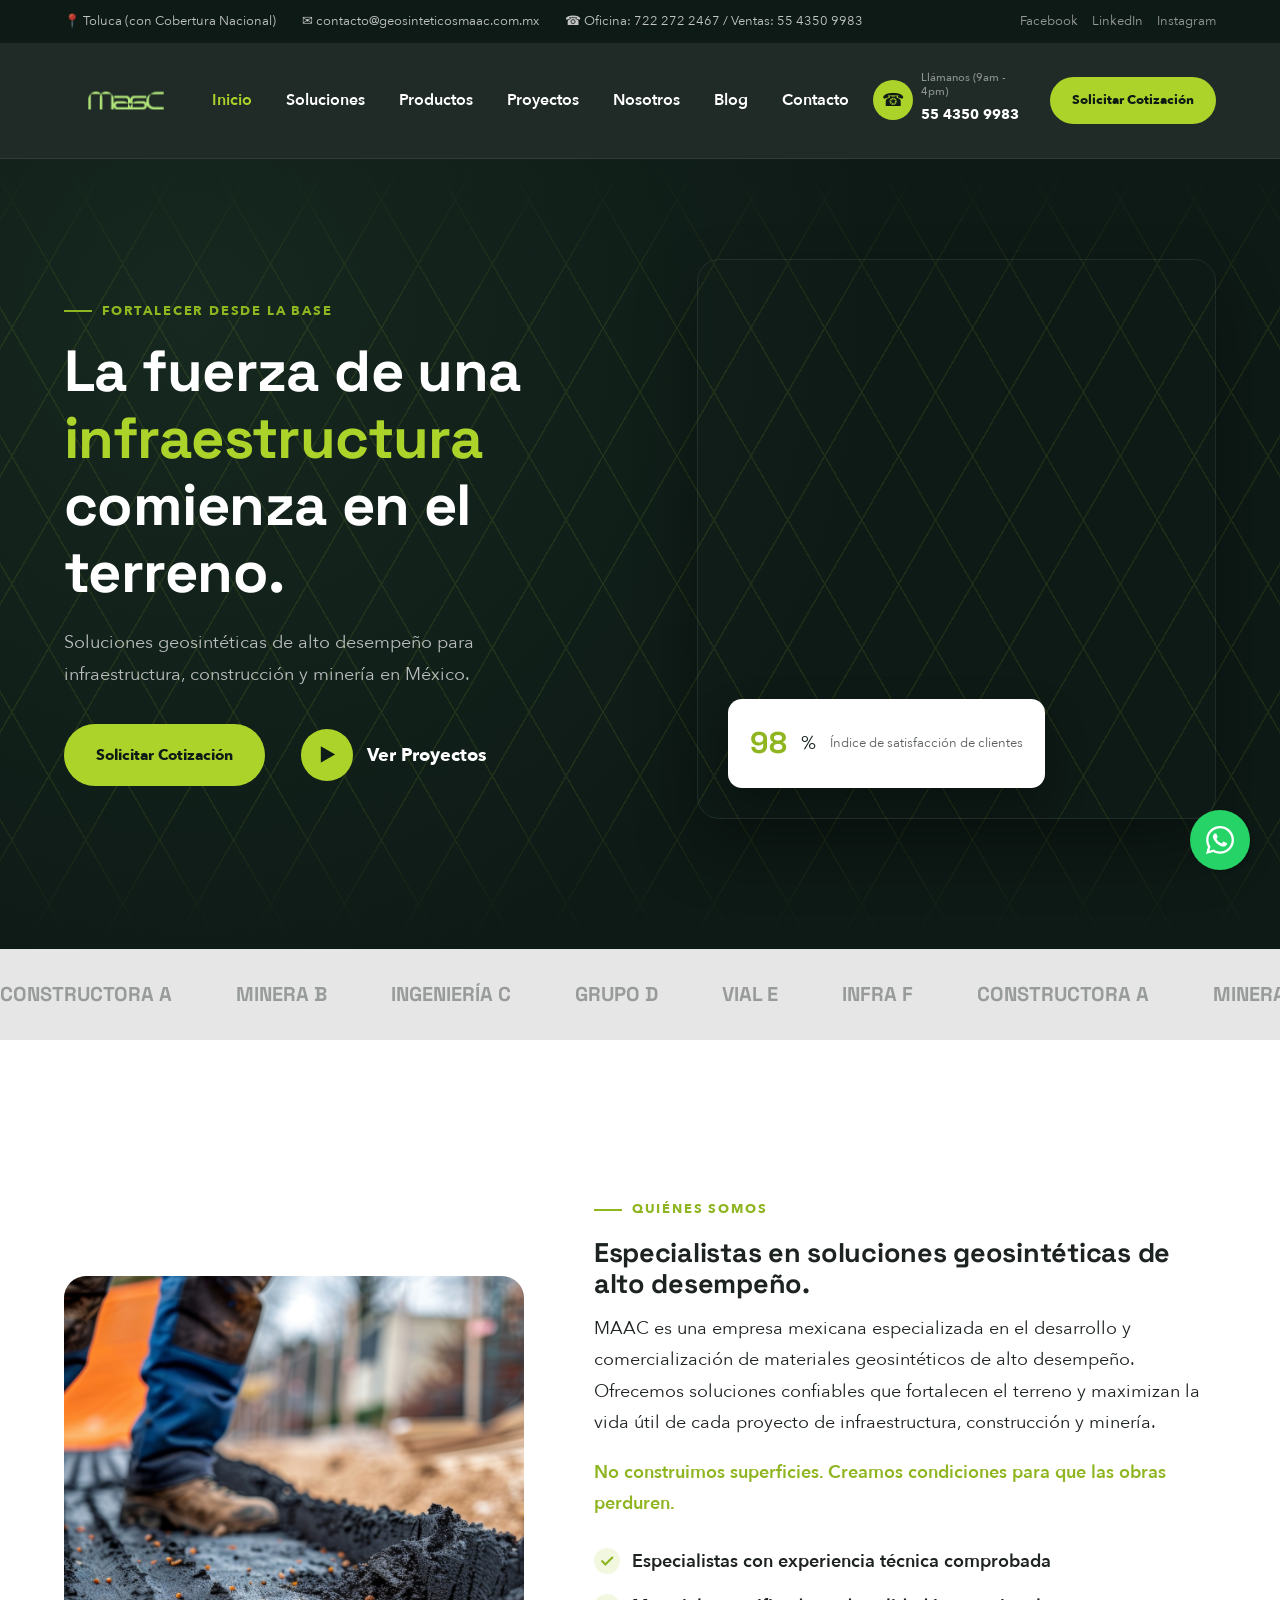
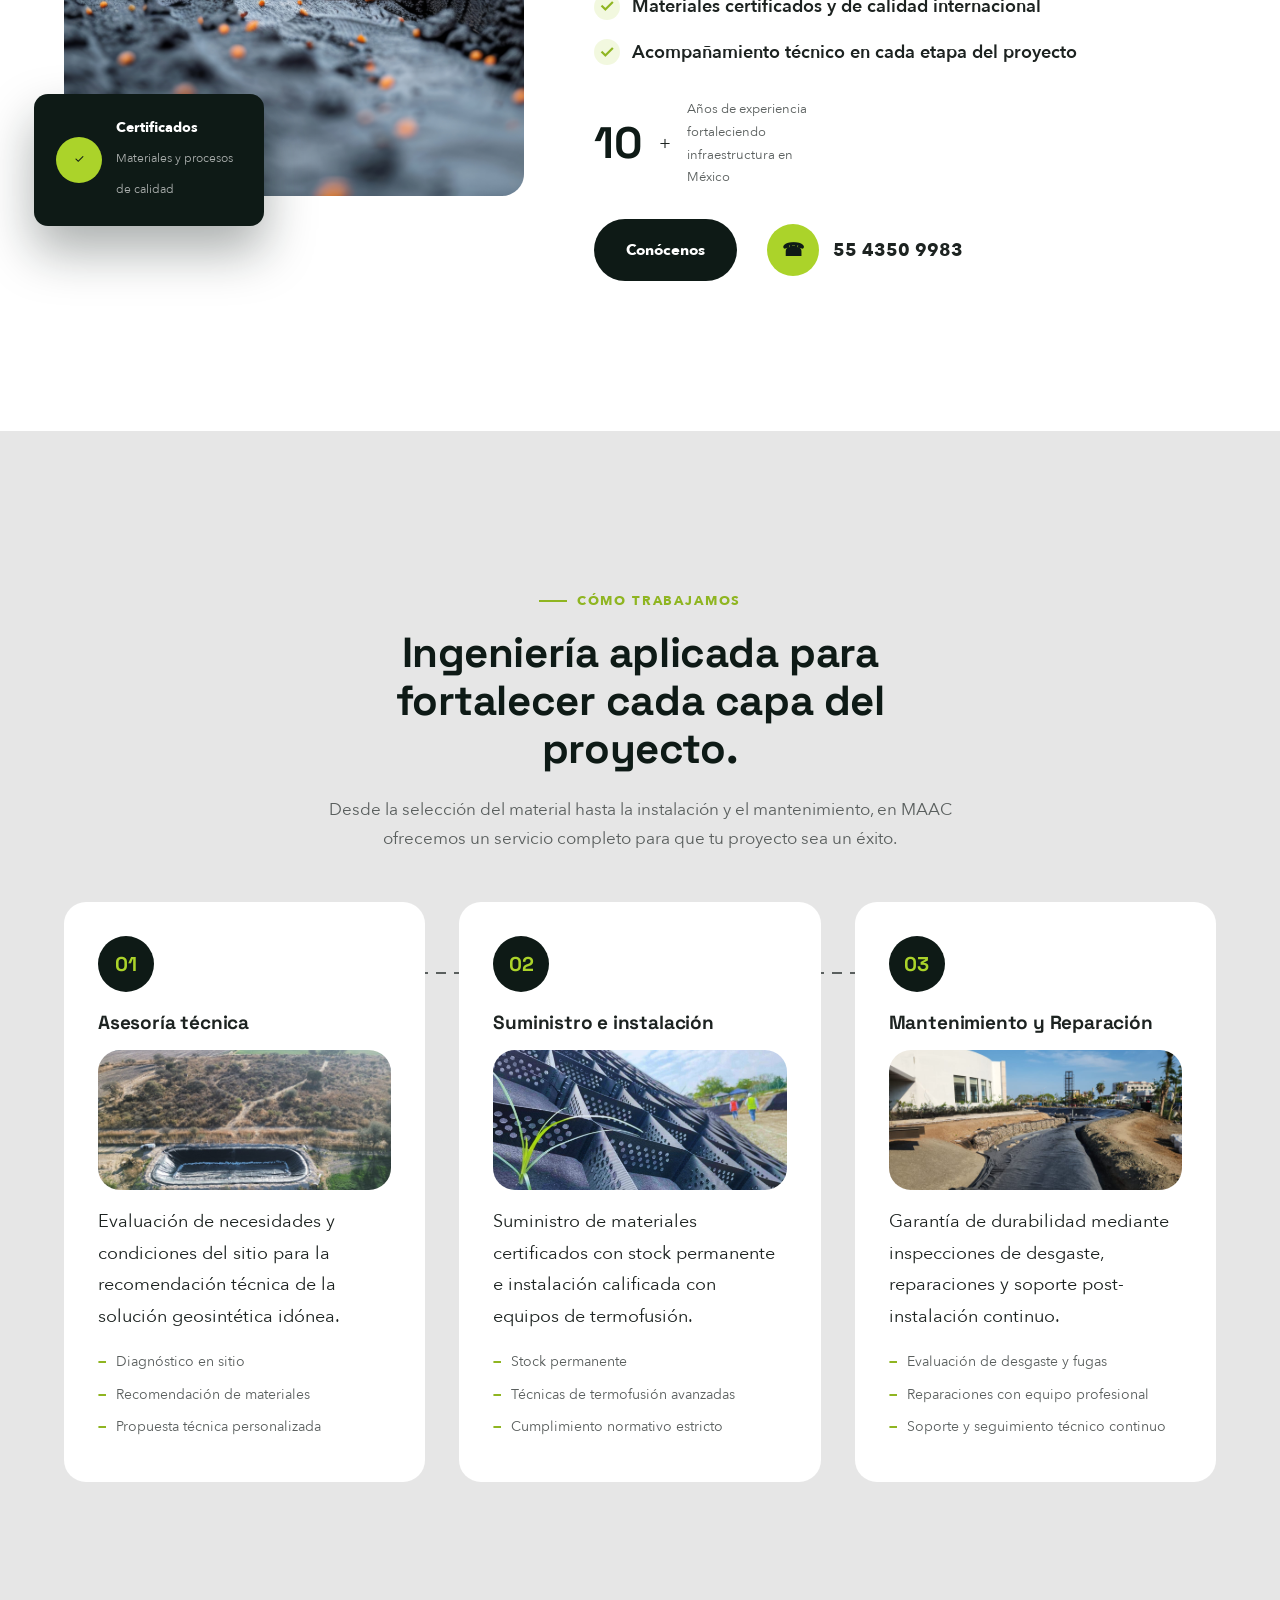
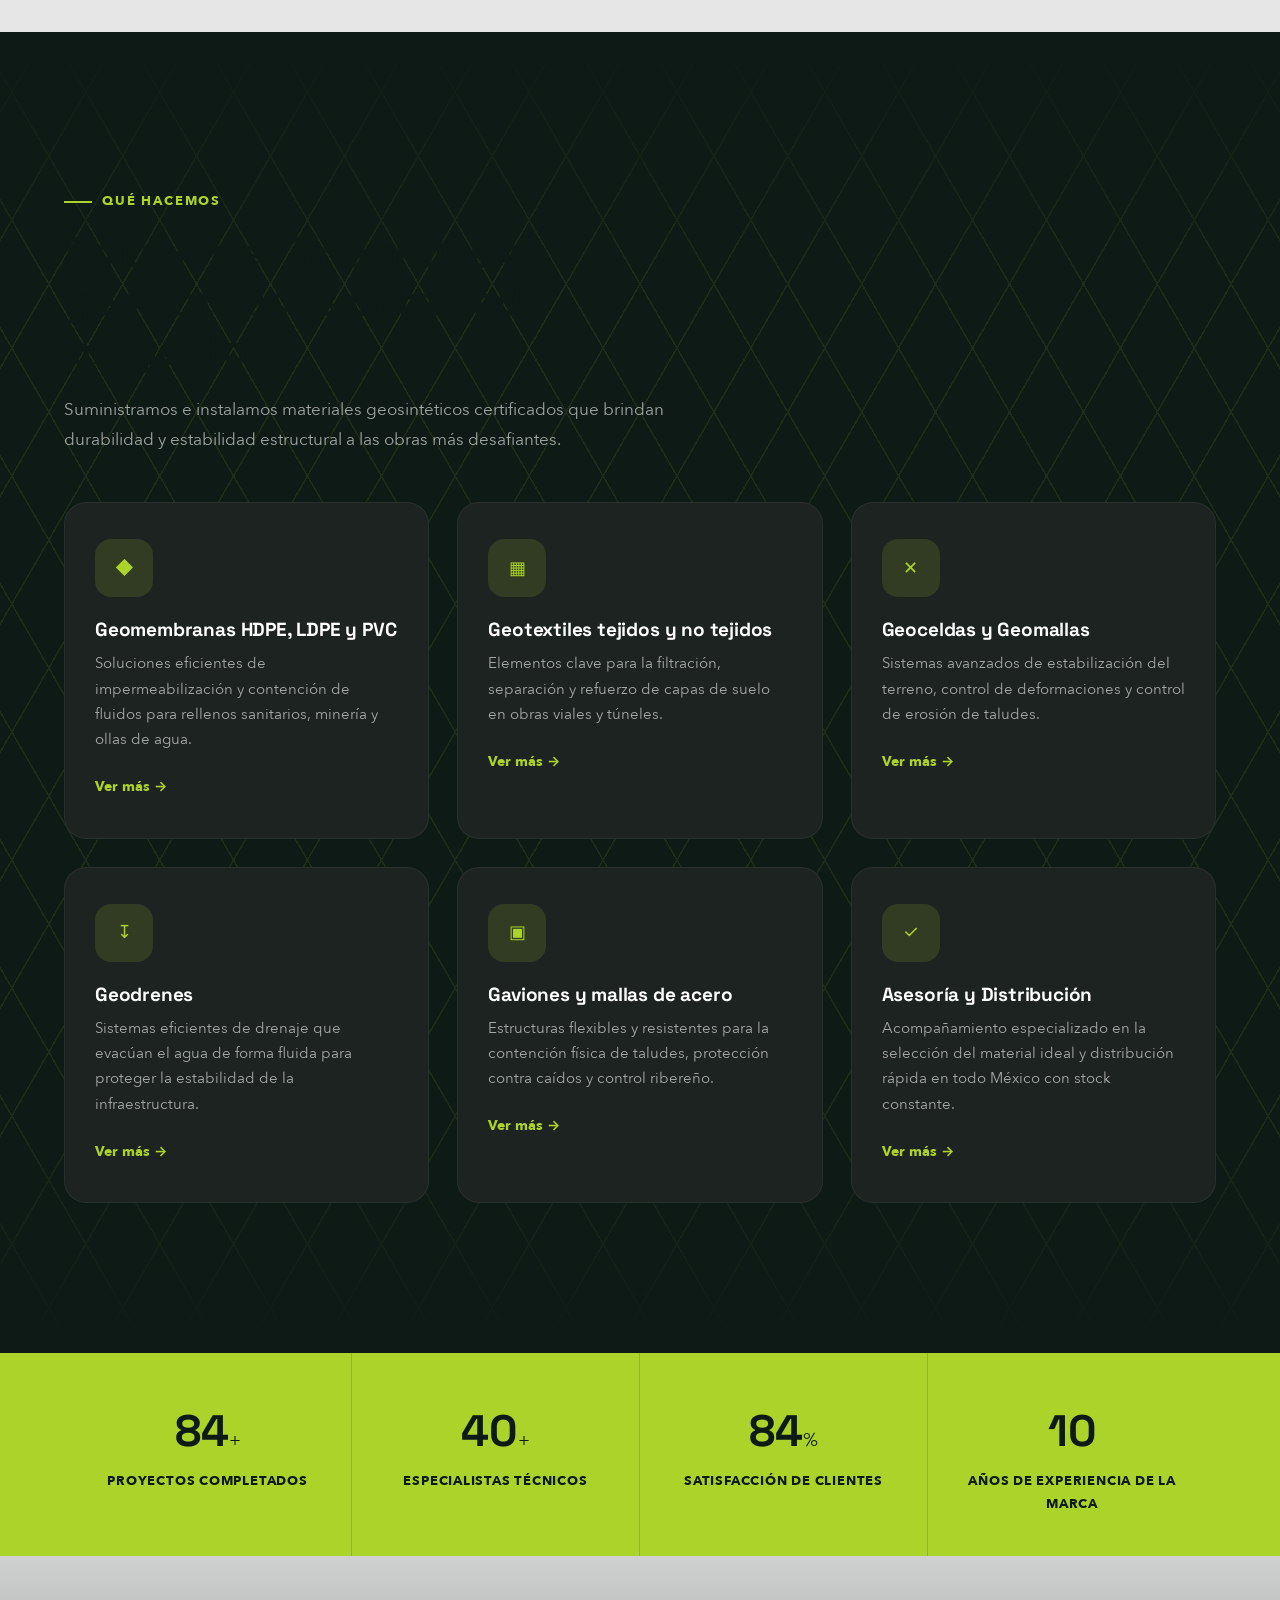
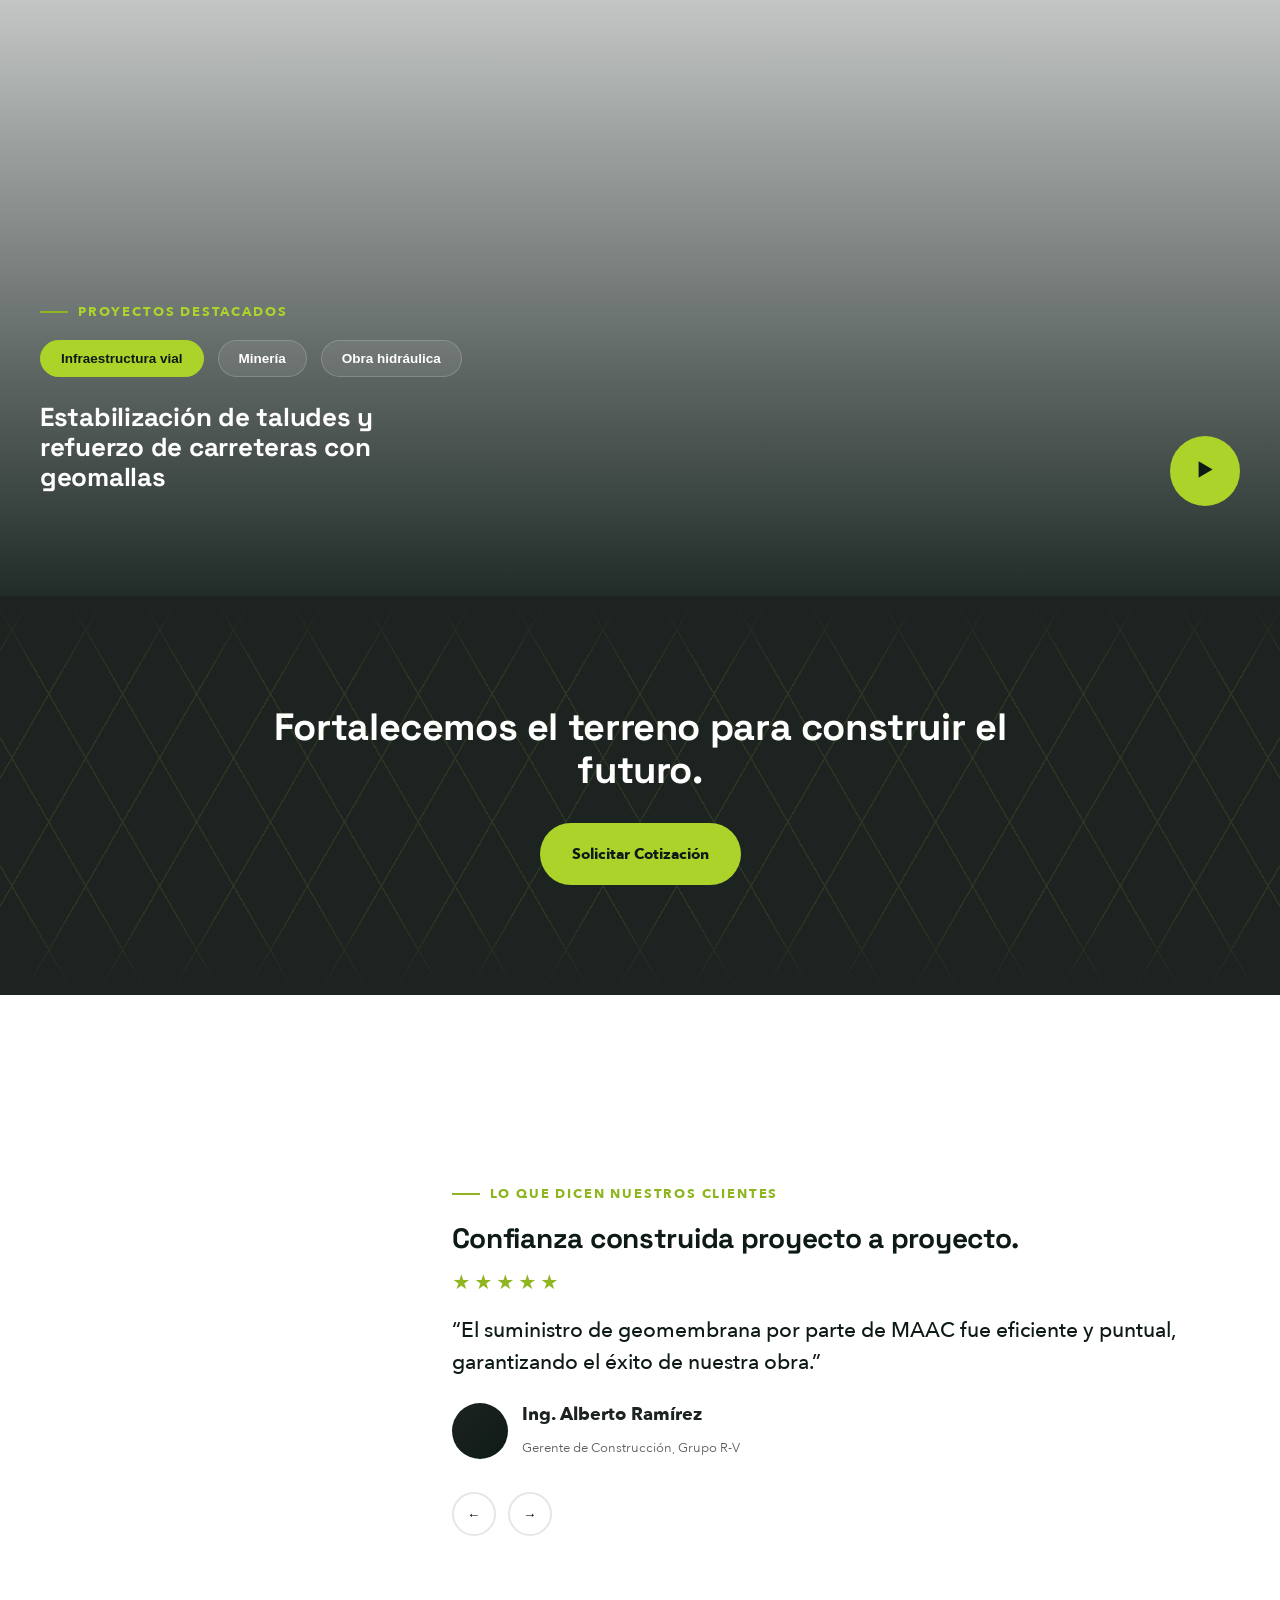
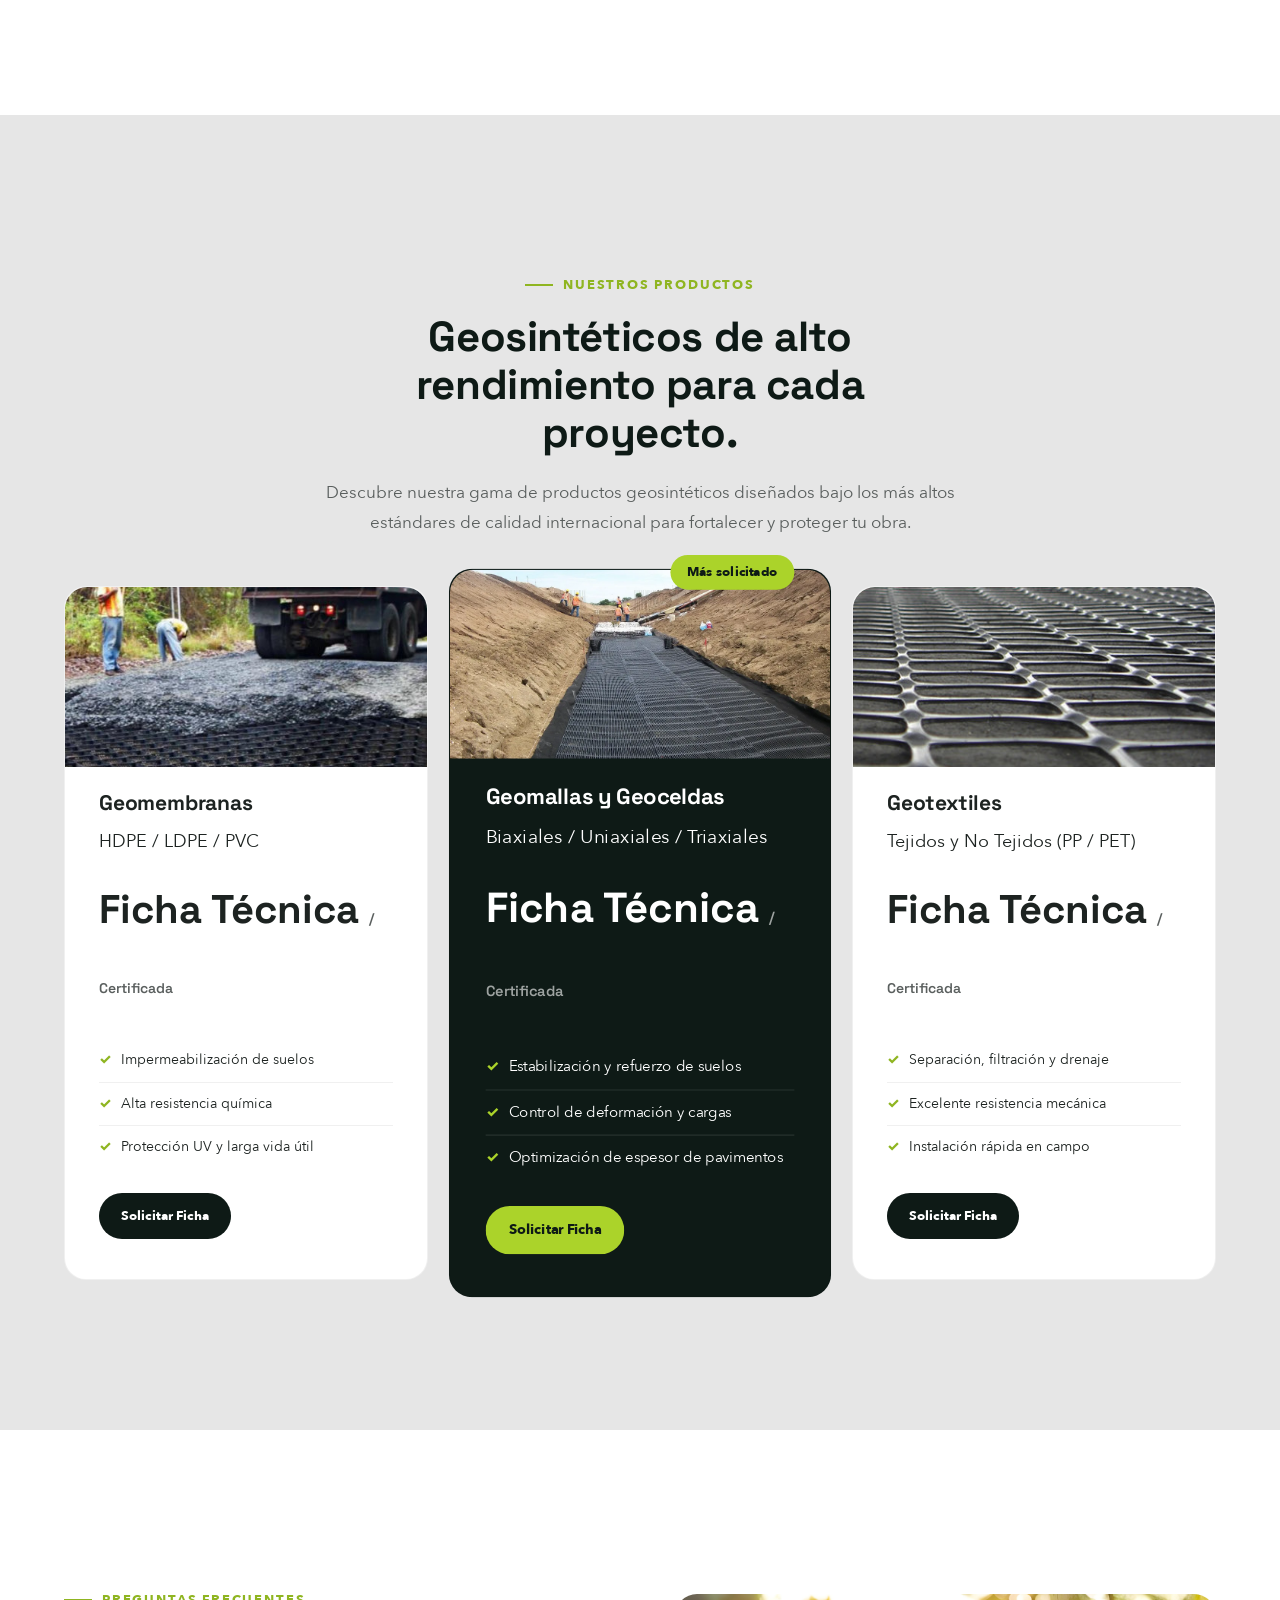
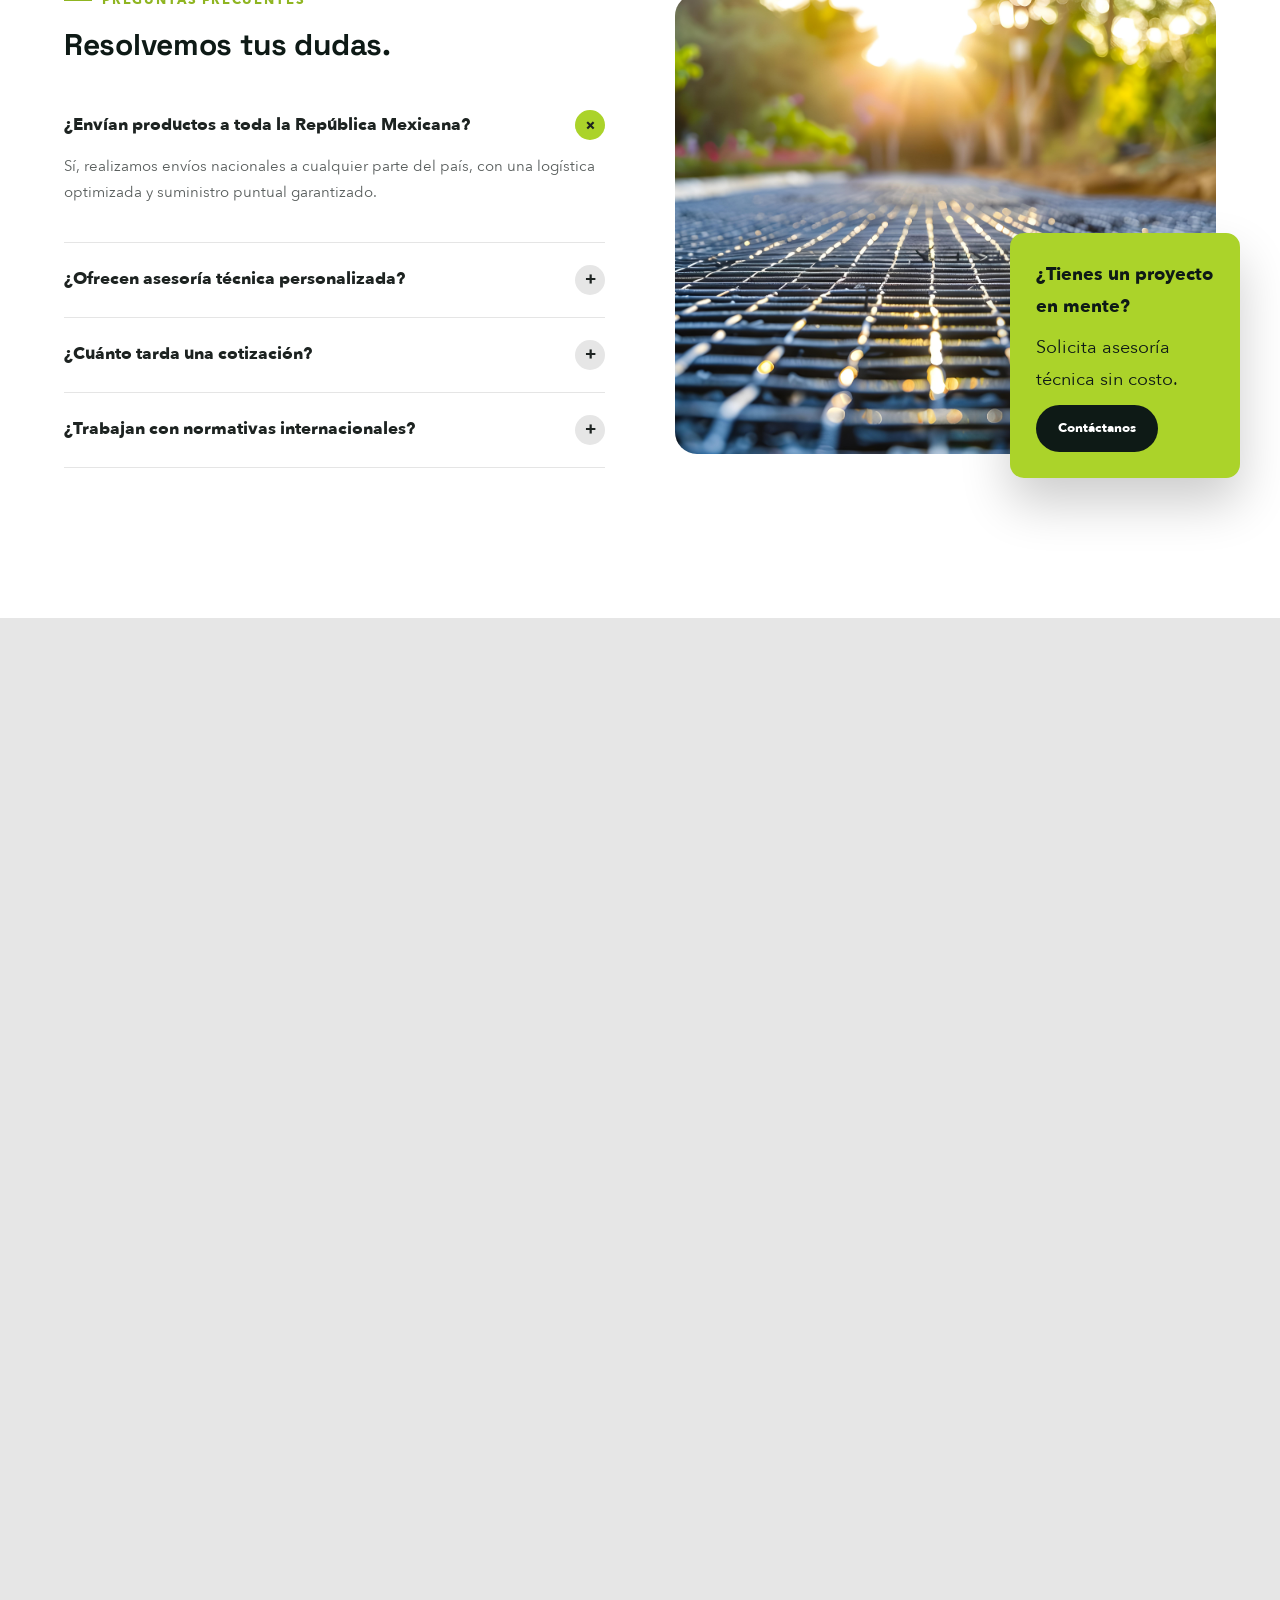
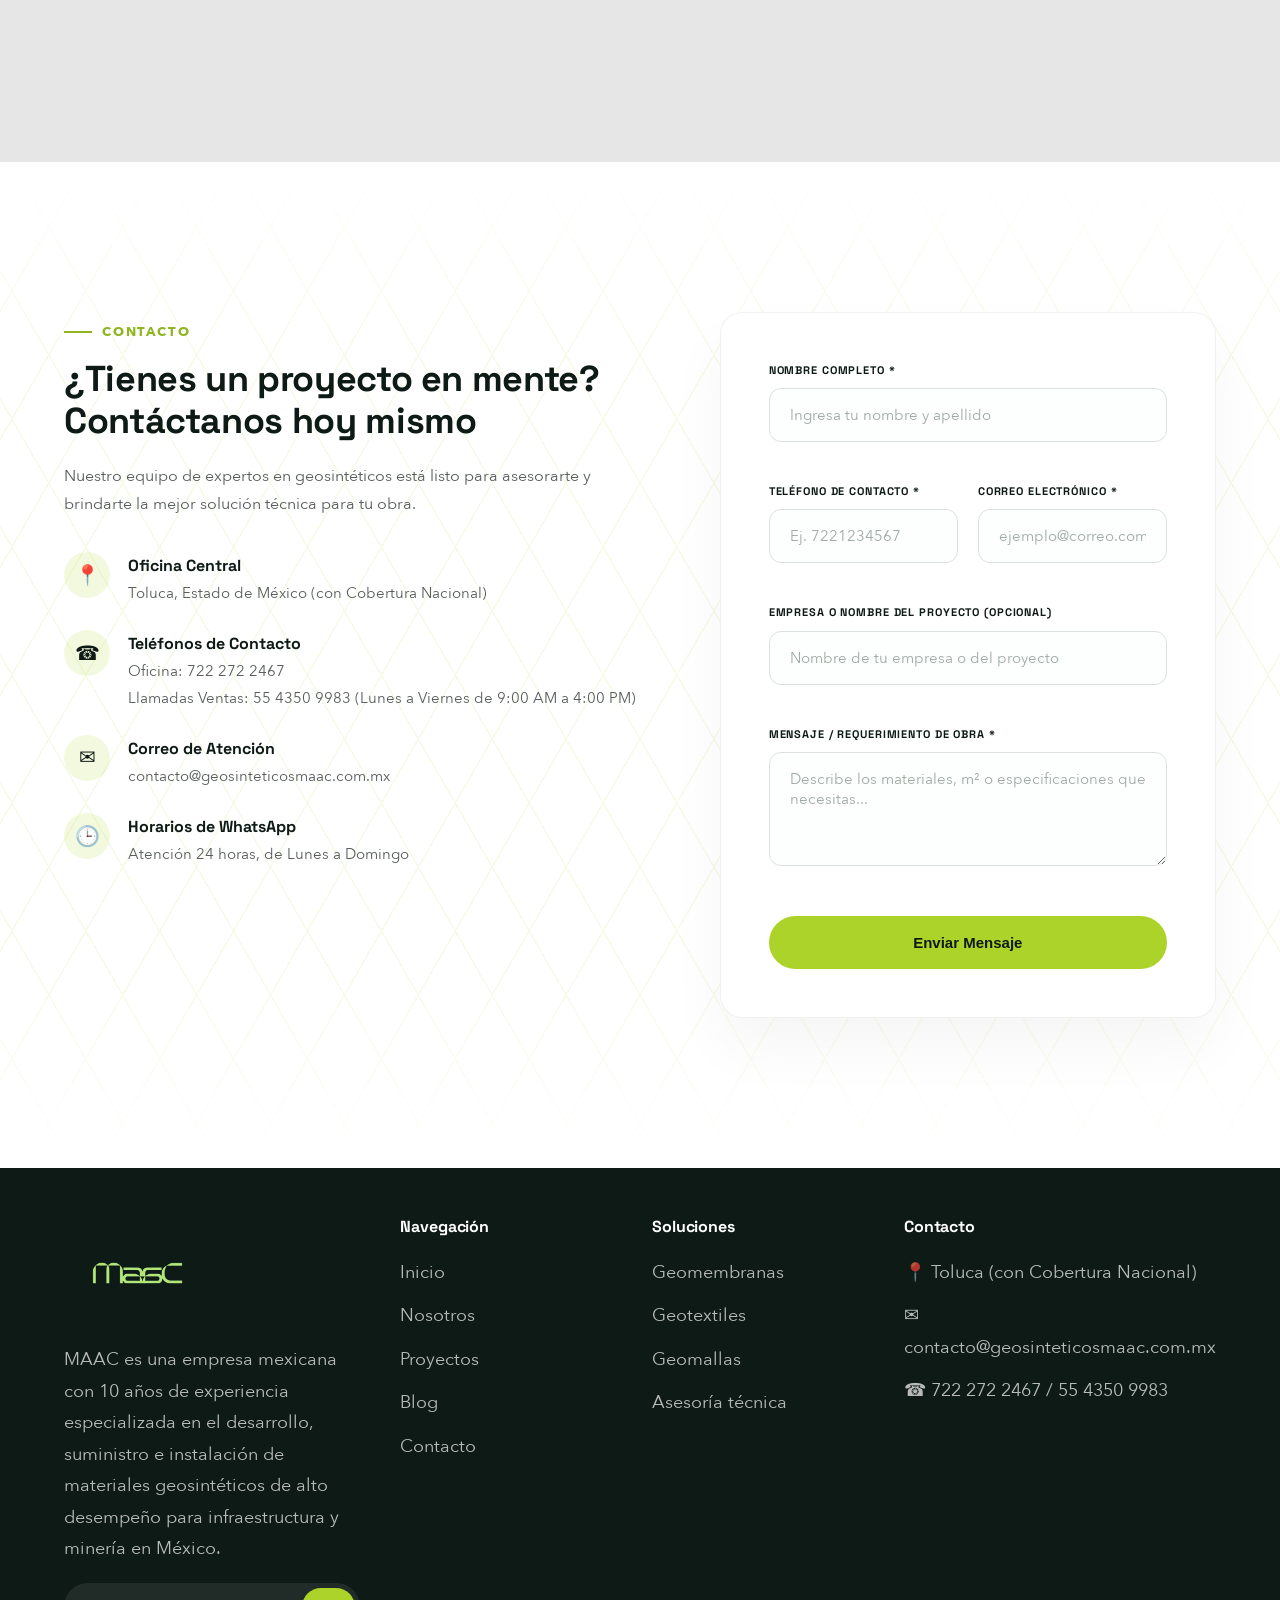
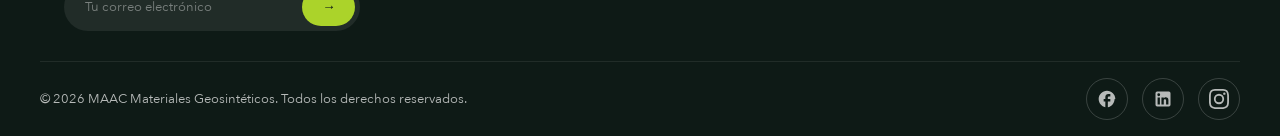
==== index.html @ 40a83d2c "Primer commit: sitio web MAAC Materiales Geosintéticos con SEO, sitemap, robots.txt y configuración " ====
<!DOCTYPE html>
<html lang="es">
<head>
<meta charset="UTF-8">
<meta name="viewport" content="width=device-width, initial-scale=1.0">
<title>MAAC Materiales Geosintéticos | Soluciones Geosintéticas de Alto Desempeño en México</title>
<meta name="description" content="MAAC es una empresa mexicana especializada en geomembranas, geotextiles, geomallas y geoceldas para infraestructura, construcción y minería. Solicita tu cotización.">
<meta name="keywords" content="geosintéticos, geomembranas, geotextiles, geomallas, geoceldas, geodrenes, gaviones, impermeabilización, infraestructura, minería, construcción, México, MAAC">
<meta name="author" content="MAAC Materiales Geosintéticos">
<meta name="robots" content="index, follow">
<link rel="canonical" href="https://geosinteticosmaac.com.mx/">
<!-- Open Graph / Facebook -->
<meta property="og:type" content="website">
<meta property="og:url" content="https://geosinteticosmaac.com.mx/">
<meta property="og:title" content="MAAC Materiales Geosintéticos | Soluciones de Alto Desempeño">
<meta property="og:description" content="Soluciones geosintéticas certificadas para infraestructura, construcción y minería en México. Geomembranas, geotextiles, geomallas y más.">
<meta property="og:image" content="https://geosinteticosmaac.com.mx/assets/img/og-image.jpg">
<meta property="og:locale" content="es_MX">
<meta property="og:site_name" content="MAAC Materiales Geosintéticos">
<!-- Twitter Card -->
<meta name="twitter:card" content="summary_large_image">
<meta name="twitter:url" content="https://geosinteticosmaac.com.mx/">
<meta name="twitter:title" content="MAAC Materiales Geosintéticos | Soluciones de Alto Desempeño">
<meta name="twitter:description" content="Soluciones geosintéticas certificadas para infraestructura, construcción y minería en México.">
<meta name="twitter:image" content="https://geosinteticosmaac.com.mx/assets/img/og-image.jpg">
<!-- Favicon -->
<link rel="icon" type="image/png" href="assets/img/logo-dark.png">
<link rel="apple-touch-icon" href="assets/img/logo-dark.png">
<!-- Preconnects y fuentes -->
<link rel="preconnect" href="https://fonts.googleapis.com">
<link rel="preconnect" href="https://fonts.gstatic.com" crossorigin>
<link href="https://fonts.googleapis.com/css2?family=Space+Grotesk:wght@500;600;700&family=Inter:wght@400;500;600;700;800&display=swap" rel="stylesheet">
<link rel="stylesheet" href="assets/css/style.css">
</head>
<body>

<!-- ============ TOPBAR ============ -->
<div class="topbar">
  <div class="container">
    <div class="topbar-info">
      <span>📍 Toluca (con Cobertura Nacional)</span>
      <span>✉ contacto@geosinteticosmaac.com.mx</span>
      <span>☎ Oficina: 722 272 2467 / Ventas: 55 4350 9983</span>
    </div>
    <div class="topbar-social">
      <a href="#" target="_blank" rel="noopener">Facebook</a>
      <a href="#" target="_blank" rel="noopener">LinkedIn</a>
      <a href="#" target="_blank" rel="noopener">Instagram</a>
    </div>
  </div>
</div>

<!-- ============ HEADER ============ -->
<header class="site-header" id="siteHeader">
  <div class="container nav-wrap">
    <a href="#" class="logo"><img src="assets/img/logo-light.png" alt="MAAC Materiales Geosintéticos"></a>
    <nav>
      <ul class="main-nav" id="mainNav">
        <li class="active"><a href="index.html">Inicio</a></li>
        <li><a href="soluciones.html">Soluciones</a></li>
        <li><a href="productos.html">Productos</a></li>
        <li><a href="proyectos.html">Proyectos</a></li>
        <li><a href="nosotros.html">Nosotros</a></li>
        <li><a href="blog.html">Blog</a></li>
        <li><a href="contacto.html">Contacto</a></li>
      </ul>
    </nav>
    <div class="header-actions">
      <div class="header-phone">
        <a href="tel:5543509983" style="display:flex; align-items:center; gap:8px;">
          <span class="ic">☎</span>
          <span><small style="display:block; font-size:11px; opacity:0.7; line-height:1.2;">Llámanos (9am - 4pm)</small><strong style="font-size:14px; font-weight:700;">55 4350 9983</strong></span>
        </a>
      </div>
      <a href="#contacto" class="btn btn-primary btn-sm">Solicitar Cotización</a>
      <button class="burger" id="burgerBtn"><span></span><span></span><span></span></button>
    </div>
  </div>
</header>

<!-- ============ HERO ============ -->
<section class="hero" id="inicio">
  <div class="net-pattern"></div>
  <div class="container hero-grid">
    <div class="hero-copy reveal">
      <span class="eyebrow">Fortalecer desde la base</span>
      <h1>La fuerza de una <em>infraestructura</em> comienza en el terreno.</h1>
      <p class="lead">Soluciones geosintéticas de alto desempeño para infraestructura, construcción y minería en México.</p>
      <div class="hero-cta">
        <a href="#contacto" class="btn btn-primary">Solicitar Cotización</a>
        <a href="#proyectos" class="play-cta">
          <span class="play-circle">▶</span> Ver Proyectos
        </a>
      </div>
    </div>
    <div class="hero-collage reveal" style="position:relative; overflow:hidden; border-radius:var(--radius-lg); height:560px; box-shadow:0 30px 60px rgba(0,0,0,0.35); border:1px solid rgba(255,255,255,0.08);">
      <video autoplay muted loop playsinline style="position:absolute; inset:0; width:100%; height:100%; object-fit:cover; z-index:0;">
        <source src="assets/video/Maac Geosinteticos1.mp4" type="video/mp4">
      </video>
      <div class="hero-stat-card" style="z-index:1; position:absolute; bottom:30px; left:30px;">
        <span class="num" data-count="98">0</span>%
        <small>Índice de satisfacción de clientes</small>
      </div>
    </div>
  </div>
</section>

<!-- ============ CLIENTES / MARQUEE ============ -->
<div class="clients-strip">
  <div class="marquee" id="marquee">
    <span>CONSTRUCTORA A</span><span>MINERA B</span><span>INGENIERÍA C</span><span>GRUPO D</span><span>VIAL E</span><span>INFRA F</span>
    <span>CONSTRUCTORA A</span><span>MINERA B</span><span>INGENIERÍA C</span><span>GRUPO D</span><span>VIAL E</span><span>INFRA F</span>
  </div>
</div>

<!-- ============ QUIÉNES SOMOS ============ -->
<section class="about" id="nosotros">
  <div class="container about-grid">
    <div class="about-media reveal">
      <div class="ph ph-main" style="background-image: url('assets/img/Maac Geosinteticos9.jpg'); background-size: cover; background-position: center;"></div>
      <div class="badge-float">
        <span class="ic">✓</span>
        <div><strong>Certificados</strong><span>Materiales y procesos de calidad</span></div>
      </div>
    </div>
    <div class="about-copy reveal">
      <span class="eyebrow">Quiénes somos</span>
      <h2>Especialistas en soluciones geosintéticas de alto desempeño.</h2>
      <p>MAAC es una empresa mexicana especializada en el desarrollo y comercialización de materiales geosintéticos de alto desempeño. Ofrecemos soluciones confiables que fortalecen el terreno y maximizan la vida útil de cada proyecto de infraestructura, construcción y minería.</p>
      <p style="font-weight:600; color:var(--verde-maac-dark); margin-bottom: 20px;">No construimos superficies. Creamos condiciones para que las obras perduren.</p>
      <ul class="check-list">
        <li><span class="ic">✓</span> Especialistas con experiencia técnica comprobada</li>
        <li><span class="ic">✓</span> Materiales certificados y de calidad internacional</li>
        <li><span class="ic">✓</span> Acompañamiento técnico en cada etapa del proyecto</li>
      </ul>
      <div class="about-stat">
        <span class="num" data-count="10">0</span>+
        <small>Años de experiencia fortaleciendo infraestructura en México</small>
      </div>
      <div class="about-actions">
        <a href="#nosotros" class="btn btn-dark">Conócenos</a>
        <a href="tel:5543509983" class="play-cta">
          <span class="play-circle">☎</span>
          <span>55 4350 9983</span>
        </a>
      </div>
    </div>
  </div>
</section>

<!-- ============ CÓMO TRABAJAMOS ============ -->
<section class="process">
  <div class="container">
    <div class="section-head center reveal">
      <span class="eyebrow">Cómo trabajamos</span>
      <h2>Ingeniería aplicada para fortalecer cada capa del proyecto.</h2>
      <p>Desde la selección del material hasta la instalación y el mantenimiento, en MAAC ofrecemos un servicio completo para que tu proyecto sea un éxito.</p>
    </div>
    <div class="process-grid">
      <div class="step-card reveal">
        <div class="step-num">01</div>
        <h3>Asesoría técnica</h3>
        <div class="ph" style="background-image: url('assets/img/Maac Geosinteticos3.jpeg'); background-size: cover; background-position: center;"></div>
        <p>Evaluación de necesidades y condiciones del sitio para la recomendación técnica de la solución geosintética idónea.</p>
        <ul>
          <li>Diagnóstico en sitio</li>
          <li>Recomendación de materiales</li>
          <li>Propuesta técnica personalizada</li>
        </ul>
      </div>
      <div class="step-card reveal">
        <div class="step-num">02</div>
        <h3>Suministro e instalación</h3>
        <div class="ph" style="background-image: url('assets/img/Maac Geosinteticos7.jpg'); background-size: cover; background-position: center;"></div>
        <p>Suministro de materiales certificados con stock permanente e instalación calificada con equipos de termofusión.</p>
        <ul>
          <li>Stock permanente</li>
          <li>Técnicas de termofusión avanzadas</li>
          <li>Cumplimiento normativo estricto</li>
        </ul>
      </div>
      <div class="step-card reveal">
        <div class="step-num">03</div>
        <h3>Mantenimiento y Reparación</h3>
        <div class="ph" style="background-image: url('assets/img/Maac Geosinteticos14.jpeg'); background-size: cover; background-position: center;"></div>
        <p>Garantía de durabilidad mediante inspecciones de desgaste, reparaciones y soporte post-instalación continuo.</p>
        <ul>
          <li>Evaluación de desgaste y fugas</li>
          <li>Reparaciones con equipo profesional</li>
          <li>Soporte y seguimiento técnico continuo</li>
        </ul>
      </div>
    </div>
  </div>
</section>

<!-- ============ SOLUCIONES / QUÉ HACEMOS ============ -->
<section class="services" id="soluciones">
  <div class="net-pattern"></div>
  <div class="container">
    <div class="section-head on-dark reveal">
      <span class="eyebrow">Qué hacemos</span>
      <h2>Soluciones integrales en geosintéticos para cada proyecto.</h2>
      <p style="color:rgba(255,255,255,.6)">Suministramos e instalamos materiales geosintéticos certificados que brindan durabilidad y estabilidad estructural a las obras más desafiantes.</p>
    </div>
    <div class="services-grid">
      <div class="service-card reveal">
        <div class="service-icon">◆</div>
        <h3>Geomembranas HDPE, LDPE y PVC</h3>
        <p>Soluciones eficientes de impermeabilización y contención de fluidos para rellenos sanitarios, minería y ollas de agua.</p>
        <a href="#productos" class="service-link">Ver más →</a>
      </div>
      <div class="service-card reveal">
        <div class="service-icon">▦</div>
        <h3>Geotextiles tejidos y no tejidos</h3>
        <p>Elementos clave para la filtración, separación y refuerzo de capas de suelo en obras viales y túneles.</p>
        <a href="#productos" class="service-link">Ver más →</a>
      </div>
      <div class="service-card reveal">
        <div class="service-icon">✕</div>
        <h3>Geoceldas y Geomallas</h3>
        <p>Sistemas avanzados de estabilización del terreno, control de deformaciones y control de erosión de taludes.</p>
        <a href="#productos" class="service-link">Ver más →</a>
      </div>
      <div class="service-card reveal">
        <div class="service-icon">↧</div>
        <h3>Geodrenes</h3>
        <p>Sistemas eficientes de drenaje que evacúan el agua de forma fluida para proteger la estabilidad de la infraestructura.</p>
        <a href="#productos" class="service-link">Ver más →</a>
      </div>
      <div class="service-card reveal">
        <div class="service-icon">▣</div>
        <h3>Gaviones y mallas de acero</h3>
        <p>Estructuras flexibles y resistentes para la contención física de taludes, protección contra caídos y control ribereño.</p>
        <a href="#productos" class="service-link">Ver más →</a>
      </div>
      <div class="service-card reveal">
        <div class="service-icon">✓</div>
        <h3>Asesoría y Distribución</h3>
        <p>Acompañamiento especializado en la selección del material ideal y distribución rápida en todo México con stock constante.</p>
        <a href="#contacto" class="service-link">Ver más →</a>
      </div>
    </div>
  </div>
</section>

<!-- ============ CONTADORES / ESTADÍSTICAS ============ -->
<div class="stats-strip">
  <div class="container stats-grid">
    <div class="stat-item"><span class="num" data-count="120">0</span>+<small>Proyectos completados</small></div>
    <div class="stat-item"><span class="num" data-count="40">0</span>+<small>Especialistas técnicos</small></div>
    <div class="stat-item"><span class="num" data-count="98">0</span>%<small>Satisfacción de clientes</small></div>
    <div class="stat-item"><span class="num" data-count="10">0</span><small>Años de experiencia de la marca</small></div>
  </div>
</div>

<!-- ============ PROYECTOS DESTACADOS ============ -->
<section class="projects" id="proyectos">
  <div class="projects-media">
    <video autoplay muted loop playsinline class="bg-video" style="position: absolute; inset: 0; width: 100%; height: 100%; object-fit: cover; z-index: 0; filter: brightness(0.4);">
      <source src="assets/video/Maac Geosinteticos7.mp4" type="video/mp4">
    </video>
    <div class="projects-overlay">
      <div class="container projects-content">
        <div class="eyebrow" style="color:var(--verde-maac)">Proyectos destacados</div>
        <div class="projects-tabs">
          <button class="active">Infraestructura vial</button>
          <button>Minería</button>
          <button>Obra hidráulica</button>
        </div>
        <div class="projects-info">
          <h3>Estabilización de taludes y refuerzo de carreteras con geomallas</h3>
          <div class="play-circle-lg">▶</div>
        </div>
      </div>
    </div>
  </div>
</section>

<!-- ============ CTA BANDA ============ -->
<section class="cta-band">
  <div class="net-pattern"></div>
  <div class="container">
    <h2>Fortalecemos el terreno para construir el futuro.</h2>
    <a href="#contacto" class="btn btn-primary">Solicitar Cotización</a>
  </div>
</section>

<!-- ============ TESTIMONIOS ============ -->
<section class="testimonials">
  <div class="container testi-wrap">
    <div class="testi-media reveal">
      <div class="ph" style="background-image: url('assets/img/Maac Geosinteticos13.jpg'); background-size: cover; background-position: center;"></div>
    </div>
    <div class="testi-content reveal">
      <span class="eyebrow">Lo que dicen nuestros clientes</span>
      <h2 style="color:var(--verde-profundo); font-size:28px;">Confianza construida proyecto a proyecto.</h2>

      <div class="testi-slide active">
        <div class="stars">★★★★★</div>
        <p>“El suministro de geomembrana por parte de MAAC fue eficiente y puntual, garantizando el éxito de nuestra obra.”</p>
        <div class="testi-person">
          <div class="ph" style="width:56px;height:56px;border-radius:50%;"></div>
          <div><strong>Ing. Alberto Ramírez</strong><span>Gerente de Construcción, Grupo R-V</span></div>
        </div>
      </div>
      <div class="testi-slide">
        <div class="stars">★★★★★</div>
        <p>“Excelente asesoría en la selección del geotextil adecuado para nuestro proyecto de vialidad.”</p>
        <div class="testi-person">
          <div class="ph" style="width:56px;height:56px;border-radius:50%;"></div>
          <div><strong>Ing. Sofía Méndez</strong><span>Directora de Ingeniería, Infra-Mex</span></div>
        </div>
      </div>
      <div class="testi-slide">
        <div class="stars">★★★★★</div>
        <p>“Soluciones de alto desempeño que realmente soportan las condiciones más exigentes del terreno.”</p>
        <div class="testi-person">
          <div class="ph" style="width:56px;height:56px;border-radius:50%;"></div>
          <div><strong>Ing. Carlos Delgado</strong><span>Superintendente de Obra, Minera Sierra Alta</span></div>
        </div>
      </div>

      <div class="testi-nav">
        <button id="testiPrev">←</button>
        <button id="testiNext">→</button>
      </div>
    </div>
  </div>
</section>

<!-- ============ PRODUCTOS / PLANES ============ -->
<section class="plans" id="productos">
  <div class="container">
    <div class="section-head center reveal">
      <span class="eyebrow">Nuestros productos</span>
      <h2>Geosintéticos de alto rendimiento para cada proyecto.</h2>
      <p>Descubre nuestra gama de productos geosintéticos diseñados bajo los más altos estándares de calidad internacional para fortalecer y proteger tu obra.</p>
    </div>
    <div class="plans-grid">
      <div class="plan-card reveal">
        <div class="plan-img" style="background-image: url('assets/img/Maac Geosinteticos2.jpg'); background-size: cover; background-position: center; height: 180px; border-radius: var(--radius-lg) var(--radius-lg) 0 0; margin: -40px -34px 24px -34px;"></div>
        <h3>Geomembranas</h3>
        <p>HDPE / LDPE / PVC</p>
        <div class="plan-price">Ficha Técnica <span>/ Certificada</span></div>
        <ul>
          <li>Impermeabilización de suelos</li>
          <li>Alta resistencia química</li>
          <li>Protección UV y larga vida útil</li>
        </ul>
        <a href="#contacto" class="btn btn-dark btn-sm">Solicitar Ficha</a>
      </div>
      <div class="plan-card featured reveal">
        <div class="plan-img" style="background-image: url('assets/img/Maac Geosinteticos1.webp'); background-size: cover; background-position: center; height: 180px; border-radius: var(--radius-lg) var(--radius-lg) 0 0; margin: -40px -34px 24px -34px;"></div>
        <div class="plan-tag">Más solicitado</div>
        <h3>Geomallas y Geoceldas</h3>
        <p>Biaxiales / Uniaxiales / Triaxiales</p>
        <div class="plan-price">Ficha Técnica <span>/ Certificada</span></div>
        <ul>
          <li>Estabilización y refuerzo de suelos</li>
          <li>Control de deformación y cargas</li>
          <li>Optimización de espesor de pavimentos</li>
        </ul>
        <a href="#contacto" class="btn btn-primary btn-sm">Solicitar Ficha</a>
      </div>
      <div class="plan-card reveal">
        <div class="plan-img" style="background-image: url('assets/img/Maac Geosinteticos4.jpg'); background-size: cover; background-position: center; height: 180px; border-radius: var(--radius-lg) var(--radius-lg) 0 0; margin: -40px -34px 24px -34px;"></div>
        <h3>Geotextiles</h3>
        <p>Tejidos y No Tejidos (PP / PET)</p>
        <div class="plan-price">Ficha Técnica <span>/ Certificada</span></div>
        <ul>
          <li>Separación, filtración y drenaje</li>
          <li>Excelente resistencia mecánica</li>
          <li>Instalación rápida en campo</li>
        </ul>
        <a href="#contacto" class="btn btn-dark btn-sm">Solicitar Ficha</a>
      </div>
    </div>
  </div>
</section>

<!-- ============ FAQ ============ -->
<section class="faq">
  <div class="container faq-grid">
    <div class="faq-list reveal">
      <span class="eyebrow">Preguntas frecuentes</span>
      <h2 style="color:var(--verde-profundo); font-size:30px; margin-bottom:26px;">Resolvemos tus dudas.</h2>

      <div class="faq-item open">
        <div class="faq-q">¿Envían productos a toda la República Mexicana? <span class="plus">+</span></div>
        <div class="faq-a"><p>Sí, realizamos envíos nacionales a cualquier parte del país, con una logística optimizada y suministro puntual garantizado.</p></div>
      </div>
      <div class="faq-item">
        <div class="faq-q">¿Ofrecen asesoría técnica personalizada? <span class="plus">+</span></div>
        <div class="faq-a"><p>Por supuesto. Contamos con un equipo de especialistas técnicos para evaluar las condiciones de tu proyecto y recomendar el geosintético adecuado.</p></div>
      </div>
      <div class="faq-item">
        <div class="faq-q">¿Cuánto tarda una cotización? <span class="plus">+</span></div>
        <div class="faq-a"><p>Generalmente respondemos y enviamos cotizaciones personalizadas en menos de 24 horas después de recibir tu solicitud.</p></div>
      </div>
      <div class="faq-item">
        <div class="faq-q">¿Trabajan con normativas internacionales? <span class="plus">+</span></div>
        <div class="faq-a"><p>Sí, todos nuestros materiales cuentan con certificaciones internacionales y cumplen de manera estricta con las especificaciones técnicas del sector de ingeniería civil e infraestructura.</p></div>
      </div>
    </div>
    <div class="faq-media reveal">
      <div class="ph" style="background-image: url('assets/img/Maac Geosinteticos12.jpg'); background-size: cover; background-position: center;"></div>
      <div class="faq-cta-card">
        <strong>¿Tienes un proyecto en mente?</strong>
        <p style="margin:10px 0;">Solicita asesoría técnica sin costo.</p>
        <a href="#contacto" class="btn btn-dark btn-sm">Contáctanos</a>
      </div>
    </div>
  </div>
</section>

<!-- ============ BLOG ============ -->
<section class="blog">
  <div class="container">
    <div class="section-head center reveal">
      <span class="eyebrow">Blog</span>
      <h2>Mantente al día en el mundo de los geosintéticos.</h2>
      <p>Artículos técnicos, guías de instalación y las últimas tendencias en la aplicación de materiales geosintéticos en el sector de la construcción.</p>
    </div>
    <div class="blog-grid">
      <div class="blog-card reveal">
        <div class="ph" style="background-image: url('assets/img/Maac Geosinteticos5.jpeg'); background-size: cover; background-position: center;"><div class="blog-date">09<br>Jul</div></div>
        <div class="blog-body">
          <span class="blog-cat">Infraestructura</span>
          <h3>Importancia de las geomallas en el refuerzo vial</h3>
          <p>Cómo la tecnología geosintética optimiza el espesor de pavimentos, reduciendo costos y aumentando la durabilidad de las carreteras.</p>
          <a href="#" class="blog-read">Leer más →</a>
        </div>
      </div>
      <div class="blog-card reveal">
        <div class="ph" style="background-image: url('assets/img/Maac Geosinteticos6.jpeg'); background-size: cover; background-position: center;"><div class="blog-date">01<br>Jul</div></div>
        <div class="blog-body">
          <span class="blog-cat">Minería</span>
          <h3>Impermeabilización de lagunas de lixiviados</h3>
          <p>El rol crítico de las geomembranas HDPE de alta especificación para la contención segura de fluidos en la minería moderna.</p>
          <a href="#" class="blog-read">Leer más →</a>
        </div>
      </div>
      <div class="blog-card reveal">
        <div class="ph" style="background-image: url('assets/img/Maac Geosinteticos7.jpg'); background-size: cover; background-position: center;"><div class="blog-date">24<br>Jun</div></div>
        <div class="blog-body">
          <span class="blog-cat">Ingeniería</span>
          <h3>Sistemas de filtración y drenaje con geotextil</h3>
          <p>Ventajas del uso de geotextiles tejidos y no tejidos para la prevención de la erosión y la correcta evacuación del agua en suelos inestables.</p>
          <a href="#" class="blog-read">Leer más →</a>
        </div>
      </div>
    </div>
  </div>
</section>

<!-- ============ CONTACTO (NUEVA SECCIÓN FORMULARIO) ============ -->
<section class="contact-section" id="contacto">
  <div class="net-pattern"></div>
  <div class="container contact-grid">
    <div class="contact-info reveal">
      <span class="eyebrow">Contacto</span>
      <h2>¿Tienes un proyecto en mente? Contáctanos hoy mismo</h2>
      <p>Nuestro equipo de expertos en geosintéticos está listo para asesorarte y brindarte la mejor solución técnica para tu obra.</p>
      
      <ul class="contact-details">
        <li>
          <span class="icon">📍</span>
          <div>
            <strong>Oficina Central</strong>
            <span>Toluca, Estado de México (con Cobertura Nacional)</span>
          </div>
        </li>
        <li>
          <span class="icon">☎</span>
          <div>
            <strong>Teléfonos de Contacto</strong>
            <span>Oficina: 722 272 2467<br>Llamadas Ventas: 55 4350 9983 (Lunes a Viernes de 9:00 AM a 4:00 PM)</span>
          </div>
        </li>
        <li>
          <span class="icon">✉</span>
          <div>
            <strong>Correo de Atención</strong>
            <span>contacto@geosinteticosmaac.com.mx</span>
          </div>
        </li>
        <li>
          <span class="icon">🕒</span>
          <div>
            <strong>Horarios de WhatsApp</strong>
            <span>Atención 24 horas, de Lunes a Domingo</span>
          </div>
        </li>
      </ul>
    </div>
    
    <div class="contact-form-wrap reveal">
      <!-- El formulario procesa de manera oculta hacia el correo a.chavez@geosinteticosmaac.com.mx a través de Formspree -->
      <form action="https://formspree.io/f/your-formspree-id" method="POST" class="contact-form" id="contactForm">
        <input type="hidden" name="_to" value="a.chavez@geosinteticosmaac.com.mx">
        <div class="form-group">
          <label for="formName">Nombre Completo *</label>
          <input type="text" id="formName" name="name" required placeholder="Ingresa tu nombre y apellido">
        </div>
        <div class="form-grid">
          <div class="form-group">
            <label for="formPhone">Teléfono de Contacto *</label>
            <input type="tel" id="formPhone" name="phone" required placeholder="Ej. 7221234567">
          </div>
          <div class="form-group">
            <label for="formEmail">Correo Electrónico *</label>
            <input type="email" id="formEmail" name="email" required placeholder="ejemplo@correo.com">
          </div>
        </div>
        <div class="form-group">
          <label for="formCompany">Empresa o Nombre del Proyecto (Opcional)</label>
          <input type="text" id="formCompany" name="company" placeholder="Nombre de tu empresa o del proyecto">
        </div>
        <div class="form-group">
          <label for="formMessage">Mensaje / Requerimiento de Obra *</label>
          <textarea id="formMessage" name="message" rows="4" required placeholder="Describe los materiales, m² o especificaciones que necesitas..."></textarea>
        </div>
        <button type="submit" class="btn btn-primary" style="width: 100%;">Enviar Mensaje</button>
        <div class="form-feedback" id="formFeedback"></div>
      </form>
    </div>
  </div>
</section>

<!-- ============ FOOTER ============ -->
<footer class="site-footer">
  <div class="container footer-grid">
    <div>
      <a href="#" class="logo"><img src="assets/img/logo-light.png" alt="MAAC" style="height:110px;margin-bottom:16px;"></a>
      <p>MAAC es una empresa mexicana con 10 años de experiencia especializada en el desarrollo, suministro e instalación de materiales geosintéticos de alto desempeño para infraestructura y minería en México.</p>
      <div class="newsletter-form">
        <input type="email" placeholder="Tu correo electrónico">
        <button>→</button>
      </div>
    </div>
    <div>
      <h4>Navegación</h4>
      <ul>
        <li><a href="index.html">Inicio</a></li>
        <li><a href="nosotros.html">Nosotros</a></li>
        <li><a href="proyectos.html">Proyectos</a></li>
        <li><a href="blog.html">Blog</a></li>
        <li><a href="contacto.html">Contacto</a></li>
      </ul>
    </div>
    <div>
      <h4>Soluciones</h4>
      <ul>
        <li><a href="#productos">Geomembranas</a></li>
        <li><a href="#productos">Geotextiles</a></li>
        <li><a href="#productos">Geomallas</a></li>
        <li><a href="#soluciones">Asesoría técnica</a></li>
      </ul>
    </div>
    <div>
      <h4>Contacto</h4>
      <ul class="footer-contact">
        <li>📍 Toluca (con Cobertura Nacional)</li>
        <li>✉ contacto@geosinteticosmaac.com.mx</li>
        <li>☎ 722 272 2467 / 55 4350 9983</li>
      </ul>
    </div>
  </div>
  <div class="container footer-bottom">
    <span>© 2026 MAAC Materiales Geosintéticos. Todos los derechos reservados.</span>
    <div class="footer-social">
      <a href="#" target="_blank" rel="noopener" aria-label="Facebook">
        <svg viewBox="0 0 24 24" width="20" height="20" fill="currentColor"><path d="M22 12c0-5.52-4.48-10-10-10S2 6.48 2 12c0 4.84 3.44 8.87 8 9.8V15H8v-3h2V9.5C10 7.57 11.57 6 13.5 6H16v3h-2c-.55 0-1 .45-1 1v2h3v3h-3v6.95c4.56-.93 8-4.96 8-9.75z"/></svg>
      </a>
      <a href="#" target="_blank" rel="noopener" aria-label="LinkedIn">
        <svg viewBox="0 0 24 24" width="20" height="20" fill="currentColor"><path d="M19 3a2 2 0 0 1 2 2v14a2 2 0 0 1-2 2H5a2 2 0 0 1-2-2V5a2 2 0 0 1 2-2h14m-.5 15.5v-5.3a3.26 3.26 0 0 0-3.26-3.26c-.85 0-1.84.52-2.32 1.3v-1.11h-2.79v8.37h2.79v-4.93c0-.77.62-1.4 1.39-1.4a1.4 1.4 0 0 1 1.4 1.4v4.93h2.79M6.88 8.56a1.68 1.68 0 0 0 1.68-1.68c0-.93-.75-1.69-1.68-1.69a1.69 1.69 0 0 0-1.69 1.69c0 .93.76 1.68 1.69 1.68m1.39 9.94v-8.37H5.5v8.37h2.77z"/></svg>
      </a>
      <a href="#" target="_blank" rel="noopener" aria-label="Instagram">
        <svg viewBox="0 0 24 24" width="20" height="20" fill="currentColor"><path d="M12 2.163c3.204 0 3.584.012 4.85.07 3.252.148 4.771 1.691 4.919 4.919.058 1.265.069 1.645.069 4.849 0 3.205-.012 3.584-.069 4.849-.149 3.225-1.664 4.771-4.919 4.919-1.266.058-1.644.07-4.85.07-3.204 0-3.584-.012-4.849-.07-3.26-.149-4.771-1.699-4.919-4.92-.058-1.265-.07-1.644-.07-4.849 0-3.204.013-3.583.07-4.849.149-3.227 1.664-4.771 4.919-4.919 1.266-.057 1.645-.069 4.849-.069zM12 0C8.741 0 8.333.014 7.053.072 2.695.272.273 2.69.073 7.051.014 8.333 0 8.741 0 12c0 3.259.014 3.668.072 4.948.2 4.358 2.618 6.78 6.98 6.98 1.281.058 1.689.072 4.948.072 3.259 0 3.668-.014 4.948-.072 4.354-.2 6.782-2.618 6.979-6.98.059-1.28.073-1.689.073-4.948 0-3.259-.014-3.667-.072-4.947-.196-4.354-2.617-6.78-6.979-6.98C15.668.014 15.259 0 12 0zm0 5.838a6.162 6.162 0 1 0 0 12.324 6.162 6.162 0 0 0 0-12.324zM12 16a4 4 0 1 1 0-8 4 4 0 0 1 0 8zm6.406-11.845a1.44 1.44 0 1 0 0 2.881 1.44 1.44 0 0 0 0-2.881z"/></svg>
      </a>
    </div>
  </div>
</footer>

<!-- ============ WHATSAPP FLOATING BUTTON ============ -->
<a href="https://wa.me/525541806306?text=Hola,%20me%20gustaría%20solicitar%20asesoría%20sobre%20geosintéticos." class="whatsapp-float" target="_blank" rel="noopener" aria-label="Contacto por WhatsApp">
  <svg viewBox="0 0 448 512">
    <path d="M380.9 97.1C339 55.1 283.2 32 223.9 32c-122.4 0-222 99.6-222 222 0 39.1 10.2 77.3 29.6 111L0 480l117.7-30.9c32.4 17.7 68.9 27 106.1 27h.1c122.3 0 224.1-99.6 224.1-222 0-59.3-25.2-115-67.1-157zm-157 341.6c-33.2 0-65.7-8.9-94-25.7l-6.7-4-69.8 18.3L72 359.2l-4.4-7c-18.5-29.4-28.2-63.3-28.2-98.2 0-101.7 82.8-184.5 184.6-184.5 49.3 0 95.6 19.2 130.4 54.1 34.8 34.9 56.2 81.2 56.1 130.5 0 101.8-84.9 184.6-186.6 184.6zm101.2-138.2c-5.5-2.8-32.8-16.2-37.9-18-5.1-1.9-8.8-2.8-12.5 2.8-3.7 5.6-14.3 18-17.6 21.8-3.2 3.7-6.5 4.2-12 1.4-32.6-16.3-54-29.1-75.5-66-5.7-9.8 5.7-9.1 16.3-30.3 1.8-3.7 .9-6.9-.5-9.7-1.4-2.8-12.5-30.1-17.1-41.2-4.5-10.8-9.1-9.3-12.5-9.5-3.2-.2-6.9-.2-10.6-.2-3.7 0-9.7 1.4-14.8 6.9-5.1 5.6-19.4 19-19.4 46.3 0 27.3 19.9 53.7 22.6 57.4 2.8 3.7 39.1 59.7 94.8 83.8 35.2 15.2 49 16.5 66.6 13.9 10.7-1.6 32.8-13.4 37.4-26.4 4.6-13 4.6-24.1 3.2-26.4-1.3-2.5-5-3.9-10.5-6.6z"/>
  </svg>
</a>

<script src="assets/js/main.js"></script>
</body>
</html>
---- assets/css/style.css ----
/* =========================================================
   MAAC MATERIALES GEOSINTÉTICOS — Prototipo visual de sitio
   Composición y efectos basados en referencia (Mindo/Eightheme)
   Paleta y tipografía según Brand Book MAAC 2026
   ========================================================= */

/* Integración de tipografías oficiales de marca */
@font-face {
  font-family: 'Asterone';
  src: url('../fonts/Asterone_DEMO.ttf') format('truetype');
  font-weight: normal;
  font-style: normal;
}

@font-face {
  font-family: 'Avenir Next';
  src: url('../fonts/Avenir_Next_Regular.ttf') format('truetype');
  font-weight: 400;
  font-style: normal;
}

@font-face {
  font-family: 'Avenir Next';
  src: url('../fonts/Avenir_Next_Medium.ttf') format('truetype');
  font-weight: 500;
  font-style: normal;
}

@font-face {
  font-family: 'Avenir Next';
  src: url('../fonts/Avenir_Next_Demi_Bold.ttf') format('truetype');
  font-weight: 600;
  font-style: normal;
}

@font-face {
  font-family: 'Avenir Next';
  src: url('../fonts/Avenir_Next_Bold.ttf') format('truetype');
  font-weight: 700;
  font-style: normal;
}

:root{
  /* Paleta MAAC (Brand Book 2026) */
  --verde-maac: #ABD32A;
  --verde-maac-dark: #8FB521;
  --verde-profundo: #0E1A16;
  --gris-carbon: #1D2321;
  --gris-tecnico: #5A5F5E;
  --gris-claro: #E6E6E6;
  --blanco: #FFFFFF;

  /* Fuentes oficiales de marca */
  --font-display: 'Space Grotesk', Arial, sans-serif;
  --font-body: 'Avenir Next', 'Inter', Arial, sans-serif;

  --radius-lg: 22px;
  --radius-md: 14px;
  --radius-sm: 8px;
  --container: 1200px;
  --transition: .35s cubic-bezier(.25,.8,.25,1);
}

*,*::before,*::after{ box-sizing:border-box; }
html{ scroll-behavior:smooth; }
body{
  margin:0;
  font-family:var(--font-body);
  color:var(--gris-carbon);
  background:var(--blanco);
  line-height:1.75;
  font-size:18px;
  overflow-x:hidden;
}
img{ max-width:100%; display:block; }
a{ text-decoration:none; color:inherit; }
ul{ list-style:none; margin:0; padding:0; }
h1,h2,h3,h4,h5{ font-family:var(--font-display); margin:0 0 .5em; line-height:1.15; letter-spacing:-.01em; }
p{ margin:0 0 1em; }
.container{ max-width:var(--container); margin:0 auto; padding:0 24px; }
section{ position:relative; }

/* ---------- Utilities ---------- */
.eyebrow{
  display:inline-flex; align-items:center; gap:10px;
  font-size:13px; font-weight:700; letter-spacing:.14em; text-transform:uppercase;
  color:var(--verde-maac-dark); margin-bottom:16px;
}
.eyebrow::before{
  content:""; width:28px; height:2px; background:var(--verde-maac-dark); display:inline-block;
}
.on-dark .eyebrow{ color:var(--verde-maac); }
.on-dark .eyebrow::before{ background:var(--verde-maac); }

.btn{
  display:inline-flex; align-items:center; justify-content:center; gap:10px;
  padding:16px 30px; border-radius:100px; font-weight:700; font-size:15px;
  border:2px solid transparent; cursor:pointer; transition:var(--transition);
  white-space:nowrap;
}
.btn-primary{ background:var(--verde-maac); color:var(--verde-profundo); }
.btn-primary:hover{ background:var(--verde-profundo); color:var(--verde-maac); transform:translateY(-3px); box-shadow:0 12px 24px rgba(14,26,22,.25); }
.btn-outline{ background:transparent; border-color:rgba(255,255,255,.35); color:var(--blanco); }
.btn-outline:hover{ background:var(--blanco); color:var(--verde-profundo); border-color:var(--blanco); }
.btn-dark{ background:var(--verde-profundo); color:var(--blanco); }
.btn-dark:hover{ background:var(--verde-maac); color:var(--verde-profundo); transform:translateY(-3px); }
.btn-sm{ padding:10px 20px; font-size:13px; }

.play-cta{
  display:inline-flex; align-items:center; gap:14px; font-weight:700;
}
.play-cta .play-circle{
  width:52px; height:52px; border-radius:50%; background:var(--verde-maac);
  display:flex; align-items:center; justify-content:center; color:var(--verde-profundo);
  transition:var(--transition); flex-shrink:0;
}
.play-cta:hover .play-circle{ transform:scale(1.1); box-shadow:0 8px 20px rgba(171,211,42,.4); }

.section-head{ max-width:640px; margin-bottom:48px; }
.section-head.center{ margin-left:auto; margin-right:auto; text-align:center; }
.section-head h2{ font-size:clamp(28px,4vw,42px); color:var(--verde-profundo); }
.on-dark .section-head h2{ color:var(--blanco); }
.section-head p{ color:var(--gris-tecnico); font-size:17px; }

.reveal{ opacity:0; transform:translateY(28px); transition:opacity .7s ease, transform .7s ease; }
.reveal.in{ opacity:1; transform:translateY(0); }

/* Net / geogrid pattern (recurso gráfico de marca) */
.net-pattern{
  position:absolute; inset:0; pointer-events:none; opacity:.10;
  background-image:
    repeating-linear-gradient(60deg, var(--verde-maac) 0 1.5px, transparent 1.5px 64px),
    repeating-linear-gradient(-60deg, var(--verde-maac) 0 1.5px, transparent 1.5px 64px);
  mask-image:linear-gradient(to bottom, transparent, black 20%, black 80%, transparent);
}
.lines-deco{
  position:absolute; inset:0; pointer-events:none; overflow:hidden;
}
.lines-deco svg{ position:absolute; width:140%; height:140%; opacity:.5; }

/* placeholder de imagen / foto pendiente */
.ph{
  position:relative; overflow:hidden; border-radius:var(--radius-lg);
  background:linear-gradient(135deg, var(--gris-carbon), var(--verde-profundo));
  display:flex; align-items:center; justify-content:center;
  color:rgba(255,255,255,.55); font-size:13px; text-align:center; padding:12px;
}
/* Textura removida para mantener las fotos limpias */
.ph span{ position:relative; z-index:1; border:1px dashed rgba(255,255,255,.35); padding:6px 12px; border-radius:100px; }
.ph.light{ background:linear-gradient(135deg, #dfe6e0, #c9d3cb); color:rgba(20,30,25,.55); }
.ph.light span{ border-color:rgba(20,30,25,.3); }

/* ---------- Topbar ---------- */
.topbar{
  background:var(--verde-profundo); color:rgba(255,255,255,.75); font-size:13px;
  padding:10px 0; display:flex; justify-content:flex-end; gap:28px;
}
.topbar .container{ display:flex; justify-content:space-between; align-items:center; width:100%; }
.topbar-info{ display:flex; gap:26px; }
.topbar-info span{ display:inline-flex; align-items:center; gap:8px; }
.topbar-info svg{ color:var(--verde-maac); }
.topbar-social{ display:flex; gap:14px; }
.topbar-social a{ opacity:.75; transition:var(--transition); }
.topbar-social a:hover{ opacity:1; color:var(--verde-maac); }

/* ---------- Header ---------- */
header.site-header{
  position:sticky; top:0; z-index:100; padding:10px 0;
  background:rgba(14,26,22,.92); backdrop-filter:blur(12px);
  transition:var(--transition); border-bottom:1px solid rgba(255,255,255,.08);
}
header.site-header.scrolled{
  padding:5px 0; background:var(--blanco);
  box-shadow:0 10px 30px rgba(0,0,0,.08);
  border-bottom:1px solid rgba(0,0,0,.05);
}
.nav-wrap{ display:flex; align-items:center; justify-content:space-between; gap:24px; }
.logo img{ height:95px; width:auto; transition:var(--transition); }
header.site-header.scrolled .logo img{ height:60px; }
.main-nav{ display:flex; gap:34px; }
.main-nav > li{ position:relative; }
.main-nav a{ color:var(--blanco); font-weight:600; font-size:15.5px; padding:8px 0; display:flex; align-items:center; gap:6px; transition:var(--transition); }
.main-nav > li > a:hover, .main-nav > li.active > a{ color:var(--verde-maac); }
header.site-header.scrolled .main-nav a{ color:var(--verde-profundo); }
header.site-header.scrolled .main-nav > li > a:hover, header.site-header.scrolled .main-nav > li.active > a{ color:var(--verde-maac-dark); }
.main-nav .dropdown{
  position:absolute; top:100%; left:0; background:var(--gris-carbon); min-width:200px;
  border-radius:var(--radius-sm); padding:10px; opacity:0; visibility:hidden; transform:translateY(10px);
  transition:var(--transition); box-shadow:0 20px 40px rgba(0,0,0,.35);
}
.main-nav li:hover .dropdown{ opacity:1; visibility:visible; transform:translateY(0); }
.main-nav .dropdown a{ padding:10px 12px; border-radius:8px; font-weight:500; }
.main-nav .dropdown a:hover{ background:rgba(171,211,42,.12); color:var(--verde-maac); }
.header-actions{ display:flex; align-items:center; gap:22px; }
.header-phone{ display:flex; align-items:center; gap:10px; }
.header-phone a{ color:var(--blanco); display:flex; align-items:center; gap:10px; transition:var(--transition); }
.header-phone a:hover{ color:var(--verde-maac); }
.header-phone .ic{
  width:40px; height:40px; border-radius:50%; background:var(--verde-maac); color:var(--verde-profundo);
  display:flex; align-items:center; justify-content:center; flex-shrink:0;
}
.header-phone small{ display:block; font-size:11px; color:rgba(255,255,255,0.7); font-weight:500; }
.header-phone strong{ font-size:14px; color:var(--blanco); }
header.site-header.scrolled .header-phone a{ color:var(--verde-profundo); }
header.site-header.scrolled .header-phone a:hover{ color:var(--verde-maac-dark); }
header.site-header.scrolled .header-phone small{ color:var(--gris-tecnico); }
header.site-header.scrolled .header-phone strong{ color:var(--verde-profundo); }
header.site-header.scrolled .burger span{ background:var(--verde-profundo); }
.burger{ display:none; flex-direction:column; gap:5px; background:none; border:0; cursor:pointer; }
.burger span{ width:26px; height:2px; background:var(--blanco); border-radius:2px; }

/* ---------- Hero ---------- */
.hero{
  background:radial-gradient(circle at 15% 20%, #16281f 0%, var(--verde-profundo) 55%);
  color:var(--blanco); padding:100px 0 130px; overflow:hidden;
}
.hero-grid{ display:grid; grid-template-columns:1.05fr .95fr; gap:60px; align-items:center; position:relative; z-index:1; }
.hero h1{ font-size:clamp(34px,5vw,58px); margin-bottom:22px; color:var(--blanco); }
.hero h1 em{ font-style:normal; color:var(--verde-maac); }
.hero p.lead{ color:rgba(255,255,255,.7); font-size:18px; max-width:480px; }
.hero-cta{ display:flex; align-items:center; gap:36px; margin-top:34px; flex-wrap:wrap; }

.hero-collage{ position:relative; height:480px; }
.hero-collage .ph{ position:absolute; box-shadow:0 30px 60px rgba(0,0,0,.45); }
.hero-collage .ph-1{ width:60%; height:65%; top:0; right:0; }
.hero-collage .ph-2{ width:48%; height:42%; bottom:0; left:0; border:6px solid var(--verde-profundo); }
.hero-collage .ph-3{ width:34%; height:34%; bottom:14%; right:8%; border:6px solid var(--verde-profundo); }
.hero-stat-card{
  position:absolute; left:-10px; bottom:36%; background:var(--blanco); color:var(--verde-profundo);
  padding:18px 22px; border-radius:var(--radius-md); box-shadow:0 20px 40px rgba(0,0,0,.3);
  display:flex; align-items:center; gap:14px; min-width:210px; z-index:2;
}
.hero-stat-card .num{ font-size:30px; font-weight:800; color:var(--verde-maac-dark); font-family:var(--font-display); }
.hero-stat-card small{ display:block; color:var(--gris-tecnico); font-size:12.5px; line-height:1.3; }

/* ---------- Marquee de clientes ---------- */
.clients-strip{ background:var(--gris-claro); padding:28px 0; overflow:hidden; }
.marquee{ display:flex; gap:64px; width:max-content; animation:scroll-left 26s linear infinite; }
.marquee span{ font-family:var(--font-display); font-weight:700; font-size:20px; color:var(--gris-tecnico); opacity:.55; white-space:nowrap; }
@keyframes scroll-left{ from{ transform:translateX(0);} to{ transform:translateX(-50%);} }

/* ---------- Quiénes somos ---------- */
.about{ padding:150px 0; background:var(--blanco); }
.about-grid{ display:grid; grid-template-columns:.85fr 1.15fr; gap:70px; align-items:center; }
.about-media{ position:relative; }
.about-media .ph-main{ height:520px; }
.badge-float{
  position:absolute; bottom:-30px; left:-30px; background:var(--verde-profundo); color:var(--blanco);
  padding:22px; border-radius:var(--radius-md); display:flex; gap:14px; align-items:center;
  box-shadow:0 25px 50px rgba(14,26,22,.35); max-width:230px;
}
.badge-float .ic{ width:46px; height:46px; border-radius:50%; background:var(--verde-maac); color:var(--verde-profundo); display:flex; align-items:center; justify-content:center; flex-shrink:0; }
.badge-float strong{ display:block; font-size:14px; }
.badge-float span{ font-size:12px; color:rgba(255,255,255,.65); }

.check-list{ margin:26px 0; }
.check-list li{ display:flex; align-items:center; gap:12px; margin-bottom:14px; font-weight:600; }
.check-list .ic{ width:26px; height:26px; border-radius:50%; background:rgba(171,211,42,.15); color:var(--verde-maac-dark); display:flex; align-items:center; justify-content:center; flex-shrink:0; }

.about-stat{ display:flex; gap:16px; align-items:center; margin:30px 0; }
.about-stat .num{ font-family:var(--font-display); font-size:44px; font-weight:800; color:var(--verde-profundo); }
.about-stat small{ color:var(--gris-tecnico); max-width:150px; display:block; font-size:13px; }
.about-actions{ display:flex; align-items:center; gap:30px; flex-wrap:wrap; }

/* ---------- Cómo trabajamos ---------- */
.process{ padding:150px 0; background:var(--gris-claro); position:relative; }
.process-grid{ display:grid; grid-template-columns:repeat(3,1fr); gap:34px; margin-top:20px; position:relative; }
.process-grid::before{
  content:""; position:absolute; top:70px; left:12%; right:12%; height:2px;
  background:repeating-linear-gradient(to right, var(--gris-tecnico) 0 10px, transparent 10px 18px);
  z-index:0;
}
.step-card{ background:var(--blanco); border-radius:var(--radius-lg); padding:34px; position:relative; z-index:1; transition:var(--transition); }
.step-card:hover{ transform:translateY(-10px); box-shadow:0 25px 50px rgba(14,26,22,.12); }
.step-num{
  width:56px; height:56px; border-radius:50%; background:var(--verde-profundo); color:var(--verde-maac);
  display:flex; align-items:center; justify-content:center; font-family:var(--font-display); font-weight:800; font-size:20px;
  margin-bottom:20px; transition:var(--transition);
}
.step-card:hover .step-num{ background:var(--verde-maac); color:var(--verde-profundo); }
.step-card h3{ font-size:19px; }
.step-card .ph{ height:140px; margin:16px 0; }
.step-card ul li{ display:flex; gap:10px; align-items:flex-start; font-size:14px; color:var(--gris-tecnico); margin-bottom:8px; }
.step-card ul li::before{ content:"—"; color:var(--verde-maac-dark); font-weight:700; }

/* ---------- Qué hacemos / servicios ---------- */
.services{ padding:150px 0; background:var(--verde-profundo); color:var(--blanco); position:relative; overflow:hidden; }
.services-grid{ display:grid; grid-template-columns:repeat(3,1fr); gap:28px; }
.service-card{
  background:var(--gris-carbon); border-radius:var(--radius-lg); padding:36px 30px; transition:var(--transition);
  border:1px solid rgba(255,255,255,.06); position:relative; overflow:hidden;
}
.service-card::before{
  content:""; position:absolute; inset:0; background:linear-gradient(135deg, rgba(171,211,42,.12), transparent 60%);
  opacity:0; transition:var(--transition);
}
.service-card:hover{ transform:translateY(-8px); border-color:rgba(171,211,42,.4); }
.service-card:hover::before{ opacity:1; }
.service-icon{
  width:58px; height:58px; border-radius:16px; background:rgba(171,211,42,.14); color:var(--verde-maac);
  display:flex; align-items:center; justify-content:center; margin-bottom:22px; transition:var(--transition);
}
.service-card:hover .service-icon{ background:var(--verde-maac); color:var(--verde-profundo); }
.service-card h3{ font-size:19px; margin-bottom:10px; }
.service-card p{ color:rgba(255,255,255,.6); font-size:14.5px; }
.service-link{ display:inline-flex; align-items:center; gap:8px; color:var(--verde-maac); font-weight:700; font-size:14px; margin-top:8px; }
.service-link svg{ transition:var(--transition); }
.service-card:hover .service-link svg{ transform:translateX(5px); }

/* ---------- Proyectos destacados ---------- */
.projects{ position:relative; padding:0; color:var(--blanco); }
.projects-media{ position:relative; height:640px; overflow:hidden; }
.projects-media .ph{ height:100%; border-radius:0; }
.projects-overlay{ position:absolute; inset:0; background:linear-gradient(180deg, rgba(14,26,22,.2), rgba(14,26,22,.92)); display:flex; align-items:flex-end; }
.projects-content{ padding:60px 0 90px; width:100%; }
.projects-tabs{ display:flex; gap:14px; margin-bottom:26px; flex-wrap:wrap; }
.projects-tabs button{
  background:rgba(255,255,255,.08); border:1px solid rgba(255,255,255,.18); color:var(--blanco);
  padding:10px 20px; border-radius:100px; cursor:pointer; font-weight:600; font-size:13.5px; transition:var(--transition);
}
.projects-tabs button.active, .projects-tabs button:hover{ background:var(--verde-maac); color:var(--verde-profundo); border-color:var(--verde-maac); }
.projects-info{ display:flex; justify-content:space-between; align-items:flex-end; gap:40px; flex-wrap:wrap; }
.projects-info h3{ font-size:26px; max-width:420px; }
.play-circle-lg{
  width:70px; height:70px; border-radius:50%; background:var(--verde-maac); color:var(--verde-profundo);
  display:flex; align-items:center; justify-content:center; flex-shrink:0; box-shadow:0 0 0 0 rgba(171,211,42,.5);
  animation:pulse 2.4s infinite;
}
@keyframes pulse{ 0%{ box-shadow:0 0 0 0 rgba(171,211,42,.45);} 70%{ box-shadow:0 0 0 22px rgba(171,211,42,0);} 100%{ box-shadow:0 0 0 0 rgba(171,211,42,0);} }

.stats-strip{ background:var(--verde-maac); color:var(--verde-profundo); }
.stats-grid{ display:grid; grid-template-columns:repeat(4,1fr); }
.stat-item{ padding:40px 20px; text-align:center; border-right:1px solid rgba(14,26,22,.15); }
.stat-item:last-child{ border-right:none; }
.stat-item .num{ font-family:var(--font-display); font-size:clamp(30px,4vw,44px); font-weight:800; }
.stat-item small{ display:block; font-weight:700; font-size:13px; text-transform:uppercase; letter-spacing:.06em; }

/* ---------- CTA banda ---------- */
.cta-band{
  background:var(--gris-carbon); color:var(--blanco); padding:110px 0; text-align:center; position:relative; overflow:hidden;
}
.cta-band h2{ font-size:clamp(26px,4vw,38px); max-width:760px; margin:0 auto 30px; }

/* ---------- Testimonios ---------- */
.testimonials{ padding:150px 0; background:var(--blanco); }
.testi-wrap{ display:grid; grid-template-columns:.6fr 1.4fr; gap:60px; align-items:center; }
.testi-slide{ display:none; }
.testi-slide.active{ display:block; animation:fade .5s ease; }
@keyframes fade{ from{opacity:0; transform:translateY(14px);} to{opacity:1; transform:translateY(0);} }
.stars{ color:var(--verde-maac-dark); font-size:18px; letter-spacing:3px; margin-bottom:16px; }
.testi-slide p{ font-size:21px; color:var(--verde-profundo); font-weight:500; line-height:1.5; }
.testi-person{ display:flex; align-items:center; gap:14px; margin-top:20px; }
.testi-person .ph{ width:56px; height:56px; border-radius:50%; }
.testi-person strong{ display:block; }
.testi-person span{ color:var(--gris-tecnico); font-size:13px; }
.testi-nav{ display:flex; gap:12px; margin-top:30px; }
.testi-nav button{
  width:44px; height:44px; border-radius:50%; border:2px solid var(--gris-claro); background:none; cursor:pointer;
  display:flex; align-items:center; justify-content:center; transition:var(--transition);
}
.testi-nav button:hover{ background:var(--verde-maac); border-color:var(--verde-maac); color:var(--verde-profundo); }
.testi-media .ph{ height:420px; }

/* ---------- Planes / paquetes ---------- */
.plans{ padding:150px 0; background:var(--gris-claro); }
.plans-grid{ display:grid; grid-template-columns:repeat(3,1fr); gap:30px; align-items:stretch; }
.plan-card{ background:var(--blanco); border-radius:var(--radius-lg); padding:40px 34px; position:relative; transition:var(--transition); border:1px solid rgba(0,0,0,.06); }
.plan-card:hover{ transform:translateY(-10px); box-shadow:0 30px 60px rgba(14,26,22,.12); }
.plan-card.featured{ background:var(--verde-profundo); color:var(--blanco); transform:scale(1.05); }
.plan-card.featured:hover{ transform:scale(1.05) translateY(-10px); }
.plan-tag{ position:absolute; top:-14px; right:34px; background:var(--verde-maac); color:var(--verde-profundo); font-size:12px; font-weight:800; padding:6px 16px; border-radius:100px; }
.plan-price{ font-family:var(--font-display); font-size:40px; font-weight:800; margin:14px 0; }
.plan-price span{ font-size:14px; font-weight:600; color:var(--gris-tecnico); }
.plan-card.featured .plan-price span{ color:rgba(255,255,255,.6); }
.plan-card ul{ margin:24px 0; }
.plan-card ul li{ display:flex; gap:10px; padding:9px 0; border-top:1px solid rgba(0,0,0,.06); font-size:14px; }
.plan-card.featured ul li{ border-top-color:rgba(255,255,255,.1); }
.plan-card ul li:first-child{ border-top:none; }
.plan-card ul li::before{ content:"✓"; color:var(--verde-maac-dark); font-weight:800; }
.plan-card.featured ul li::before{ color:var(--verde-maac); }

/* ---------- FAQ ---------- */
.faq{ padding:150px 0; background:var(--blanco); }
.faq-grid{ display:grid; grid-template-columns:1fr 1fr; gap:70px; align-items:center; }
.faq-item{ border-bottom:1px solid rgba(0,0,0,.1); padding:22px 0; }
.faq-q{ display:flex; justify-content:space-between; align-items:center; cursor:pointer; font-weight:700; font-size:16.5px; gap:20px; }
.faq-q .plus{ width:30px; height:30px; border-radius:50%; background:var(--gris-claro); flex-shrink:0; display:flex; align-items:center; justify-content:center; transition:var(--transition); }
.faq-item.open .faq-q .plus{ background:var(--verde-maac); transform:rotate(45deg); }
.faq-a{ max-height:0; overflow:hidden; transition:max-height .4s ease; color:var(--gris-tecnico); font-size:14.5px; }
.faq-item.open .faq-a{ max-height:200px; padding-top:14px; }
.faq-media{ position:relative; }
.faq-media .ph{ height:460px; }
.faq-cta-card{
  position:absolute; bottom:-24px; right:-24px; background:var(--verde-maac); color:var(--verde-profundo);
  padding:26px; border-radius:var(--radius-md); max-width:230px; box-shadow:0 25px 50px rgba(0,0,0,.2);
}

/* ---------- Blog ---------- */
.blog{ padding:150px 0; background:var(--gris-claro); }
.blog-grid{ display:grid; grid-template-columns:repeat(3,1fr); gap:30px; }
.blog-card{ background:var(--blanco); border-radius:var(--radius-lg); overflow:hidden; transition:var(--transition); }
.blog-card:hover{ transform:translateY(-8px); box-shadow:0 25px 50px rgba(14,26,22,.12); }
.blog-card .ph{ height:220px; border-radius:0; }
.blog-date{
  position:absolute; top:16px; left:16px; background:var(--verde-maac); color:var(--verde-profundo);
  padding:8px 12px; border-radius:10px; text-align:center; font-family:var(--font-display); font-weight:800; font-size:13px; line-height:1.1;
}
.blog-body{ padding:26px; }
.blog-cat{ color:var(--verde-maac-dark); font-size:12px; font-weight:800; text-transform:uppercase; letter-spacing:.06em; }
.blog-body h3{ font-size:18px; margin:10px 0; }
.blog-read{ color:var(--verde-profundo); font-weight:700; font-size:13.5px; display:inline-flex; align-items:center; gap:8px; }

/* ---------- Footer ---------- */
footer.site-footer{ background:var(--verde-profundo); color:rgba(255,255,255,.7); padding-top:50px; }
.footer-grid{ display:grid; grid-template-columns:1.4fr 1fr 1fr 1.2fr; gap:40px; padding-bottom:30px; border-bottom:1px solid rgba(255,255,255,.08); }
.footer-grid h4{ color:var(--blanco); font-size:16px; margin-bottom:20px; }
.footer-grid ul li{ margin-bottom:12px; }
.footer-grid ul li a:hover{ color:var(--verde-maac); }
.footer-contact li{ display:flex; gap:10px; margin-bottom:14px; }
.footer-contact svg{ color:var(--verde-maac); flex-shrink:0; margin-top:3px; }
.newsletter-form{ display:flex; margin-top:14px; border-radius:100px; overflow:hidden; background:rgba(255,255,255,.08); padding:5px; }
.newsletter-form input{ flex:1; background:none; border:0; padding:10px 16px; color:var(--blanco); font-family:var(--font-body); }
.newsletter-form input::placeholder{ color:rgba(255,255,255,.4); }
.newsletter-form button{ background:var(--verde-maac); border:0; border-radius:100px; padding:0 20px; cursor:pointer; color:var(--verde-profundo); display:flex; align-items:center; }
.footer-bottom{ display:flex; justify-content:space-between; align-items:center; padding:16px 0; font-size:13px; flex-wrap:wrap; gap:14px; }
.footer-social{ display:flex; gap:14px; }
.footer-social a{ width:42px; height:42px; border-radius:50%; border:1px solid rgba(255,255,255,.18); display:flex; align-items:center; justify-content:center; transition:var(--transition); color: rgba(255,255,255,0.7); }
.footer-social a:hover{ background:var(--verde-maac); border-color:var(--verde-maac); color:var(--verde-profundo); }

/* ---------- Contact Section ---------- */
.contact-section{ padding:150px 0; background:var(--blanco); position:relative; overflow:hidden; }
.contact-grid{ display:grid; grid-template-columns:1.2fr 1fr; gap:60px; align-items:start; }
.contact-info h2{ font-size:clamp(26px, 3.5vw, 36px); color:var(--verde-profundo); margin-bottom:20px; }
.contact-info p{ color:var(--gris-tecnico); font-size:16px; margin-bottom:34px; }
.contact-details{ display:flex; flex-direction:column; gap:24px; }
.contact-details li{ display:flex; gap:18px; align-items:flex-start; }
.contact-details li .icon{
  width:46px; height:46px; border-radius:50%; background:rgba(171,211,42,0.15); color:var(--verde-profundo);
  display:flex; align-items:center; justify-content:center; font-size:20px; flex-shrink:0;
}
.contact-details li div{ display:flex; flex-direction:column; }
.contact-details li strong{ font-size:16px; color:var(--verde-profundo); font-family:var(--font-display); }
.contact-details li span{ font-size:15px; color:var(--gris-tecnico); }

.contact-form-wrap {
  background: var(--blanco);
  border: 1px solid rgba(14, 26, 22, 0.06);
  padding: 48px;
  border-radius: var(--radius-lg);
  box-shadow: 0 30px 60px rgba(14, 26, 22, 0.04);
}
.contact-form-wrap h3 {
  font-size: 24px;
  color: var(--verde-profundo);
  margin-bottom: 12px;
  font-family: var(--font-display);
}
.contact-form-wrap p {
  font-size: 15px;
  color: var(--gris-tecnico);
  margin-bottom: 30px;
}
.contact-form {
  display: flex;
  flex-direction: column;
  gap: 20px;
}
.contact-form-wrap form > div {
  margin-bottom: 20px;
}
.contact-form-wrap label {
  display: block;
  font-family: var(--font-display);
  font-size: 11px;
  font-weight: 700;
  text-transform: uppercase;
  letter-spacing: 0.08em;
  color: var(--verde-profundo);
  margin-bottom: 8px;
}
.contact-form-wrap input[type="text"],
.contact-form-wrap input[type="email"],
.contact-form-wrap input[type="tel"],
.contact-form-wrap textarea {
  width: 100%;
  padding: 16px 20px;
  border-radius: 12px;
  border: 1px solid #dbe2de;
  background: #fdfefe;
  font-family: var(--font-body);
  font-size: 15px;
  color: var(--gris-carbon);
  transition: all 0.3s cubic-bezier(0.16, 1, 0.3, 1);
}
.contact-form-wrap input[type="text"]::placeholder,
.contact-form-wrap input[type="email"]::placeholder,
.contact-form-wrap input[type="tel"]::placeholder,
.contact-form-wrap textarea::placeholder {
  color: #a0ada6;
}
.contact-form-wrap input[type="text"]:focus,
.contact-form-wrap input[type="email"]:focus,
.contact-form-wrap input[type="tel"]:focus,
.contact-form-wrap textarea:focus {
  outline: none;
  background: var(--blanco);
  border-color: var(--verde-maac-dark);
  box-shadow: 0 0 0 4px rgba(171, 211, 42, 0.18);
}
.form-grid {
  display: grid;
  grid-template-columns: 1fr 1fr;
  gap: 20px;
}
.form-feedback {
  padding: 16px 20px;
  border-radius: 10px;
  font-weight: 600;
  font-size: 14px;
  margin-top: 15px;
  display: none;
  line-height: 1.4;
}
.form-feedback.success {
  display: block;
  background-color: #e8f5e9;
  color: #2e7d32;
  border: 1px solid #c8e6c9;
}
.form-feedback.error {
  display: block;
  background-color: #ffebee;
  color: #c62828;
  border: 1px solid #ffcdd2;
}

/* ---------- WhatsApp Floating Button ---------- */
.whatsapp-float {
  position: fixed;
  width: 60px;
  height: 60px;
  bottom: 30px;
  right: 30px;
  background-color: #25d366;
  color: #fff;
  border-radius: 50px;
  text-align: center;
  font-size: 30px;
  box-shadow: 2px 2px 3px rgba(0,0,0,0.2);
  z-index: 1000;
  display: flex;
  align-items: center;
  justify-content: center;
  transition: transform 0.3s ease, box-shadow 0.3s ease;
  animation: pulse 2s infinite;
}
.whatsapp-float:hover {
  transform: scale(1.1);
  box-shadow: 2px 5px 15px rgba(0,0,0,0.3);
  color: #fff;
}
.whatsapp-float svg {
  width: 32px;
  height: 32px;
  fill: currentColor;
}

@keyframes pulse {
  0% {
    box-shadow: 0 0 0 0 rgba(37, 211, 102, 0.7);
  }
  70% {
    box-shadow: 0 0 0 15px rgba(37, 211, 102, 0);
  }
  100% {
    box-shadow: 0 0 0 0 rgba(37, 211, 102, 0);
  }
}

/* ---------- Video Modal / Lightbox ---------- */
.video-modal {
  position: fixed;
  inset: 0;
  background: rgba(14,26,22, 0.95);
  backdrop-filter: blur(10px);
  z-index: 9999;
  display: flex;
  align-items: center;
  justify-content: center;
  opacity: 0;
  visibility: hidden;
  transition: opacity 0.4s ease, visibility 0.4s ease;
}
.video-modal.active {
  opacity: 1;
  visibility: visible;
}
.video-modal-content {
  position: relative;
  width: 90%;
  max-width: 960px;
  aspect-ratio: 16/9;
  background: #000;
  border-radius: var(--radius-lg);
  overflow: hidden;
  box-shadow: 0 30px 60px rgba(0,0,0,0.5);
  border: 1px solid rgba(255,255,255,0.1);
  transform: scale(0.9);
  transition: transform 0.4s cubic-bezier(.25,.8,.25,1);
}
.video-modal.active .video-modal-content {
  transform: scale(1);
}
.video-modal-content video {
  width: 100%;
  height: 100%;
  object-fit: contain;
}
.video-modal-close {
  position: absolute;
  top: -50px;
  right: 0;
  background: none;
  border: 0;
  color: var(--blanco);
  font-size: 32px;
  cursor: pointer;
  display: flex;
  align-items: center;
  gap: 8px;
  font-family: var(--font-display);
  font-weight: 700;
  transition: var(--transition);
}
.video-modal-close:hover {
  color: var(--verde-maac);
}

/* ---------- Responsive ---------- */
@media (max-width:1024px){
  .hero-grid,.about-grid,.faq-grid,.testi-wrap,.contact-grid{ grid-template-columns:1fr; }
  .hero-collage{ height:380px; margin-top:20px; }
  .process-grid,.services-grid,.plans-grid,.blog-grid{ grid-template-columns:repeat(2,1fr); }
  .footer-grid{ grid-template-columns:1fr 1fr; }
  .stats-grid{ grid-template-columns:repeat(2,1fr); }
  .stat-item:nth-child(2){ border-right:none; }
}
@media (max-width:780px){
  .topbar,.main-nav,.header-phone small{ display:none; }
  .burger{ display:flex; }
  .process-grid::before{ display:none; }
  .process-grid,.services-grid,.plans-grid,.blog-grid,.stats-grid,.form-grid{ grid-template-columns:1fr; }
  .plan-card.featured{ transform:none; }
  .footer-grid{ grid-template-columns:1fr; }
  .hero{ padding:70px 0 90px; }
  .about,.process,.services,.testimonials,.plans,.faq,.blog,.contact-section{ padding:70px 0; }
  .contact-form-wrap{ padding:26px; }
  .whatsapp-float{ bottom: 20px; right: 20px; width: 50px; height: 50px; }
  .whatsapp-float svg{ width: 26px; height: 26px; }
}

/* main-nav mobile drawer */
.main-nav.mobile-open{
  display:flex; flex-direction:column; position:fixed; top:0; right:0; height:100vh; width:78%; max-width:320px;
  background:var(--gris-carbon); padding:100px 30px 30px; gap:8px; z-index:99; box-shadow:-20px 0 40px rgba(0,0,0,.3);
}

/* -------------------------------------------------------
   NOTA TIPOGRÁFICA:
   Las fuentes oficiales Asterone (primaria) y Avenir Next (secundaria)
   han sido integradas exitosamente al prototipo.
   ------------------------------------------------------- */
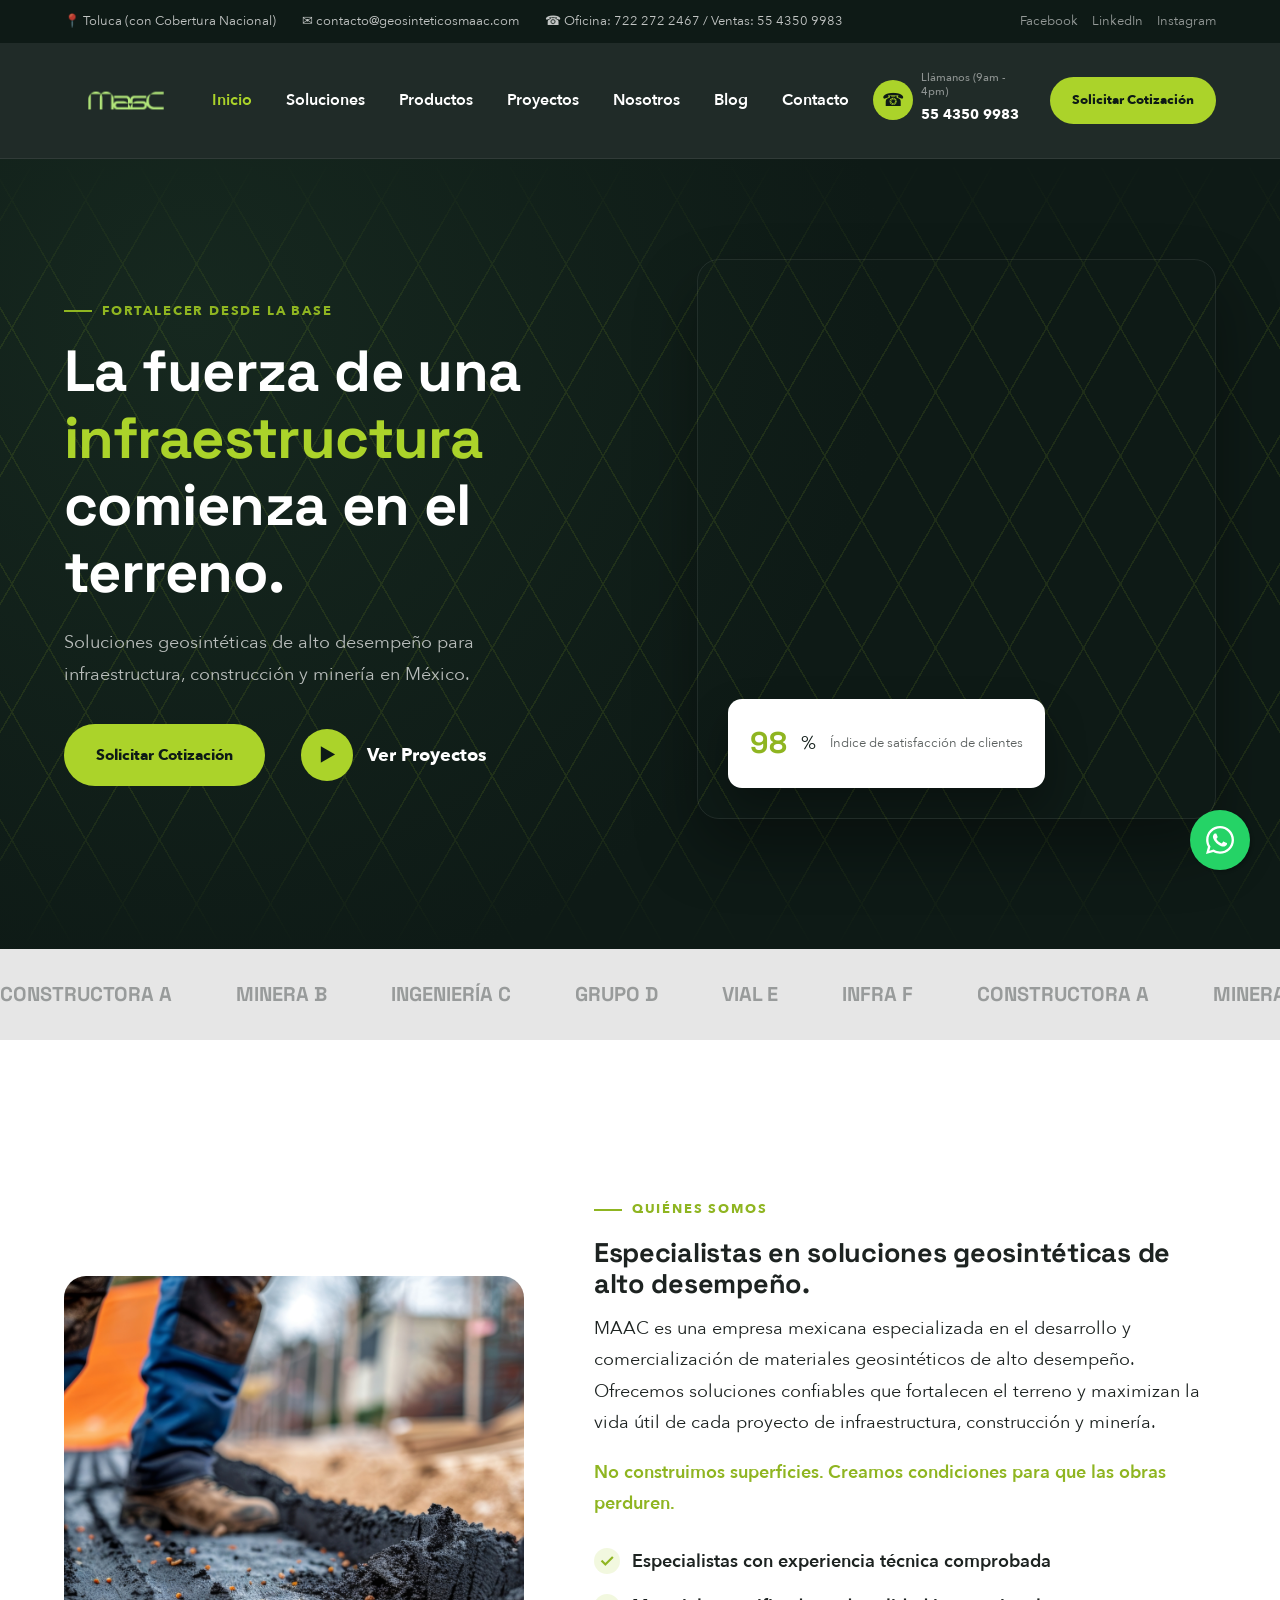
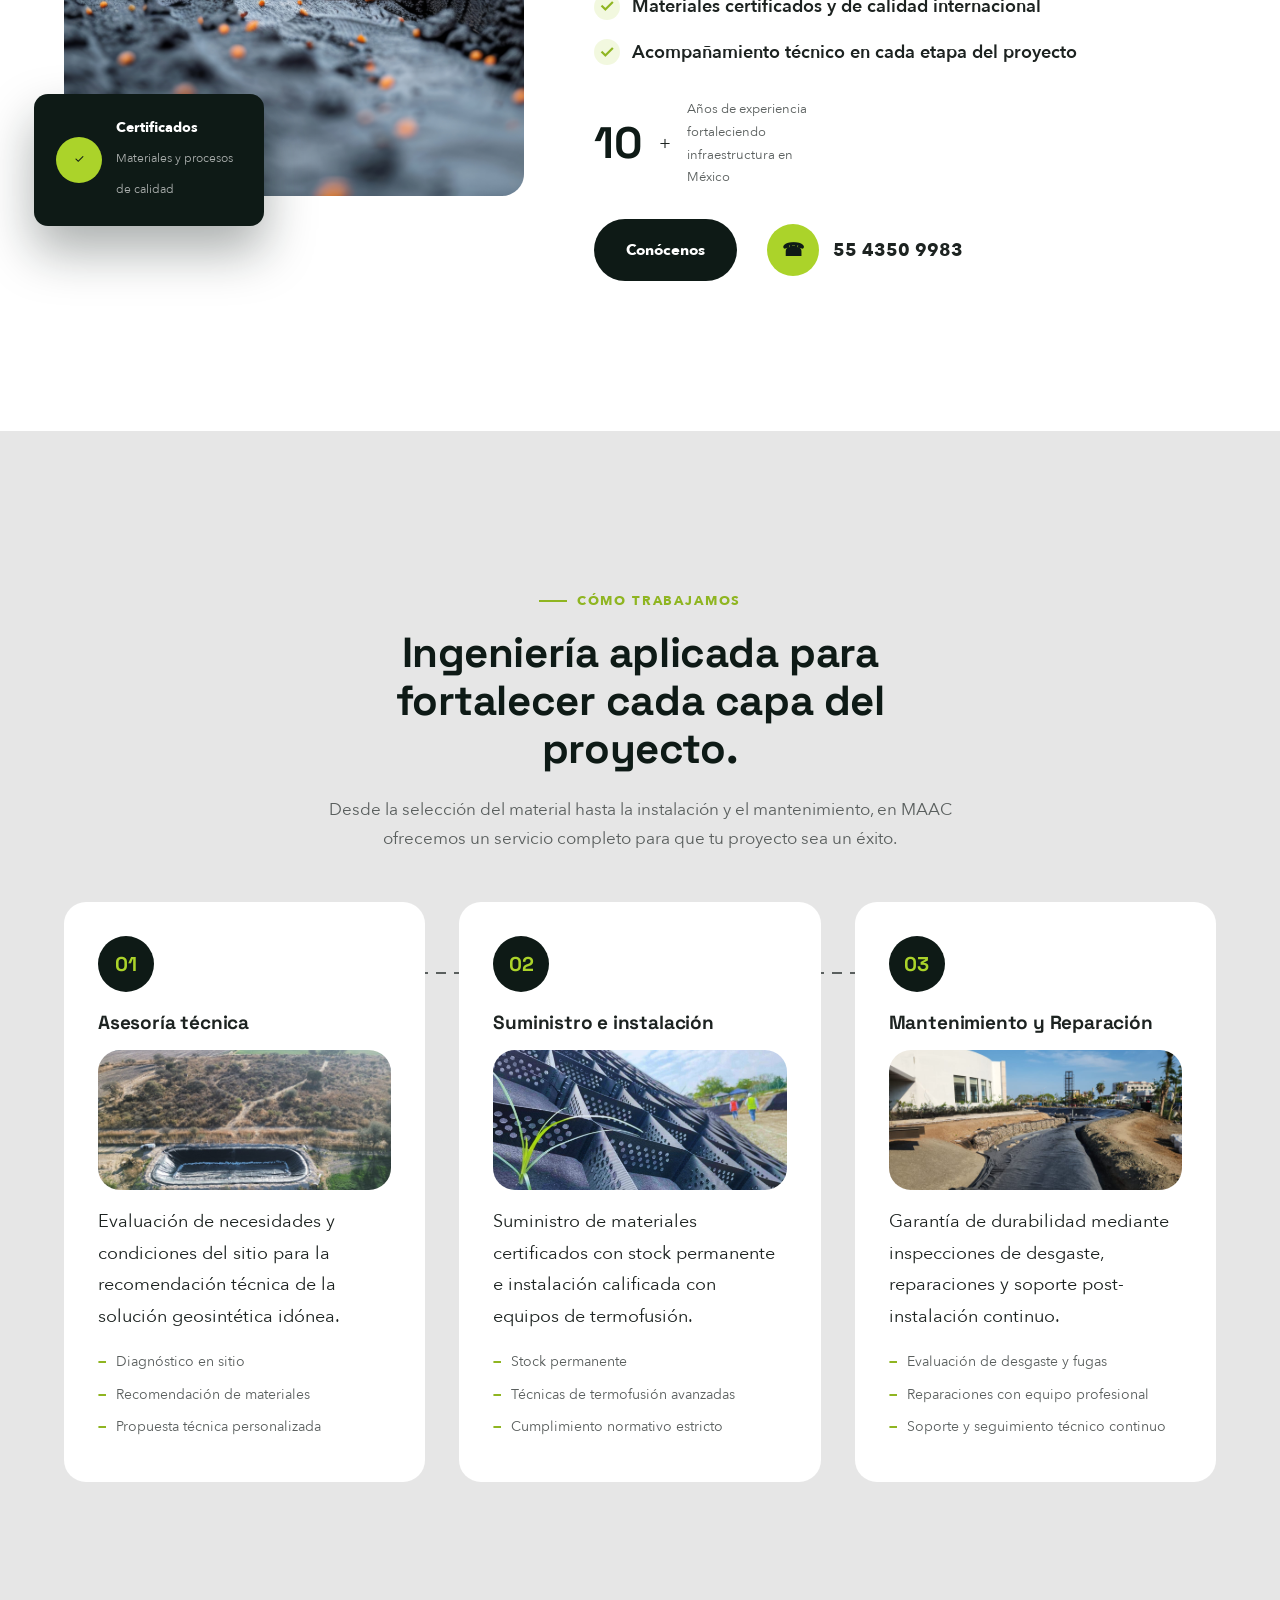
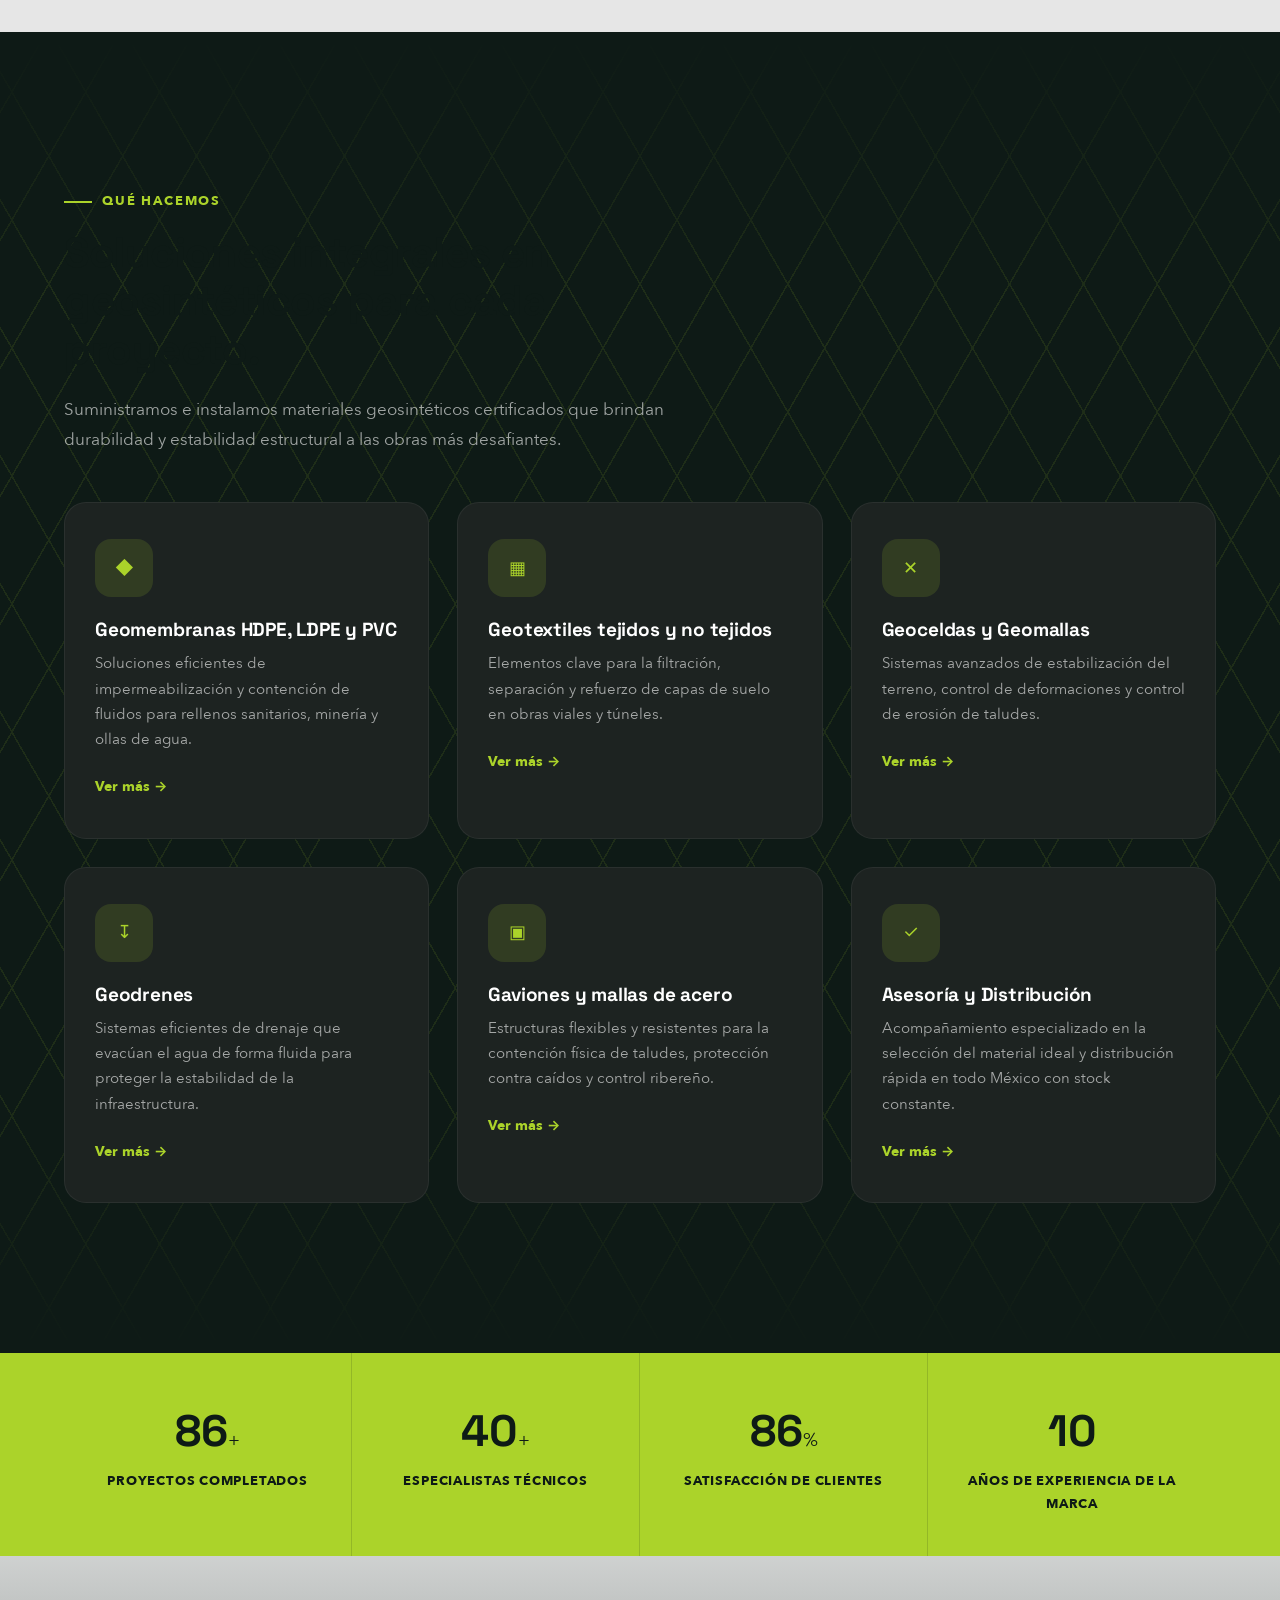
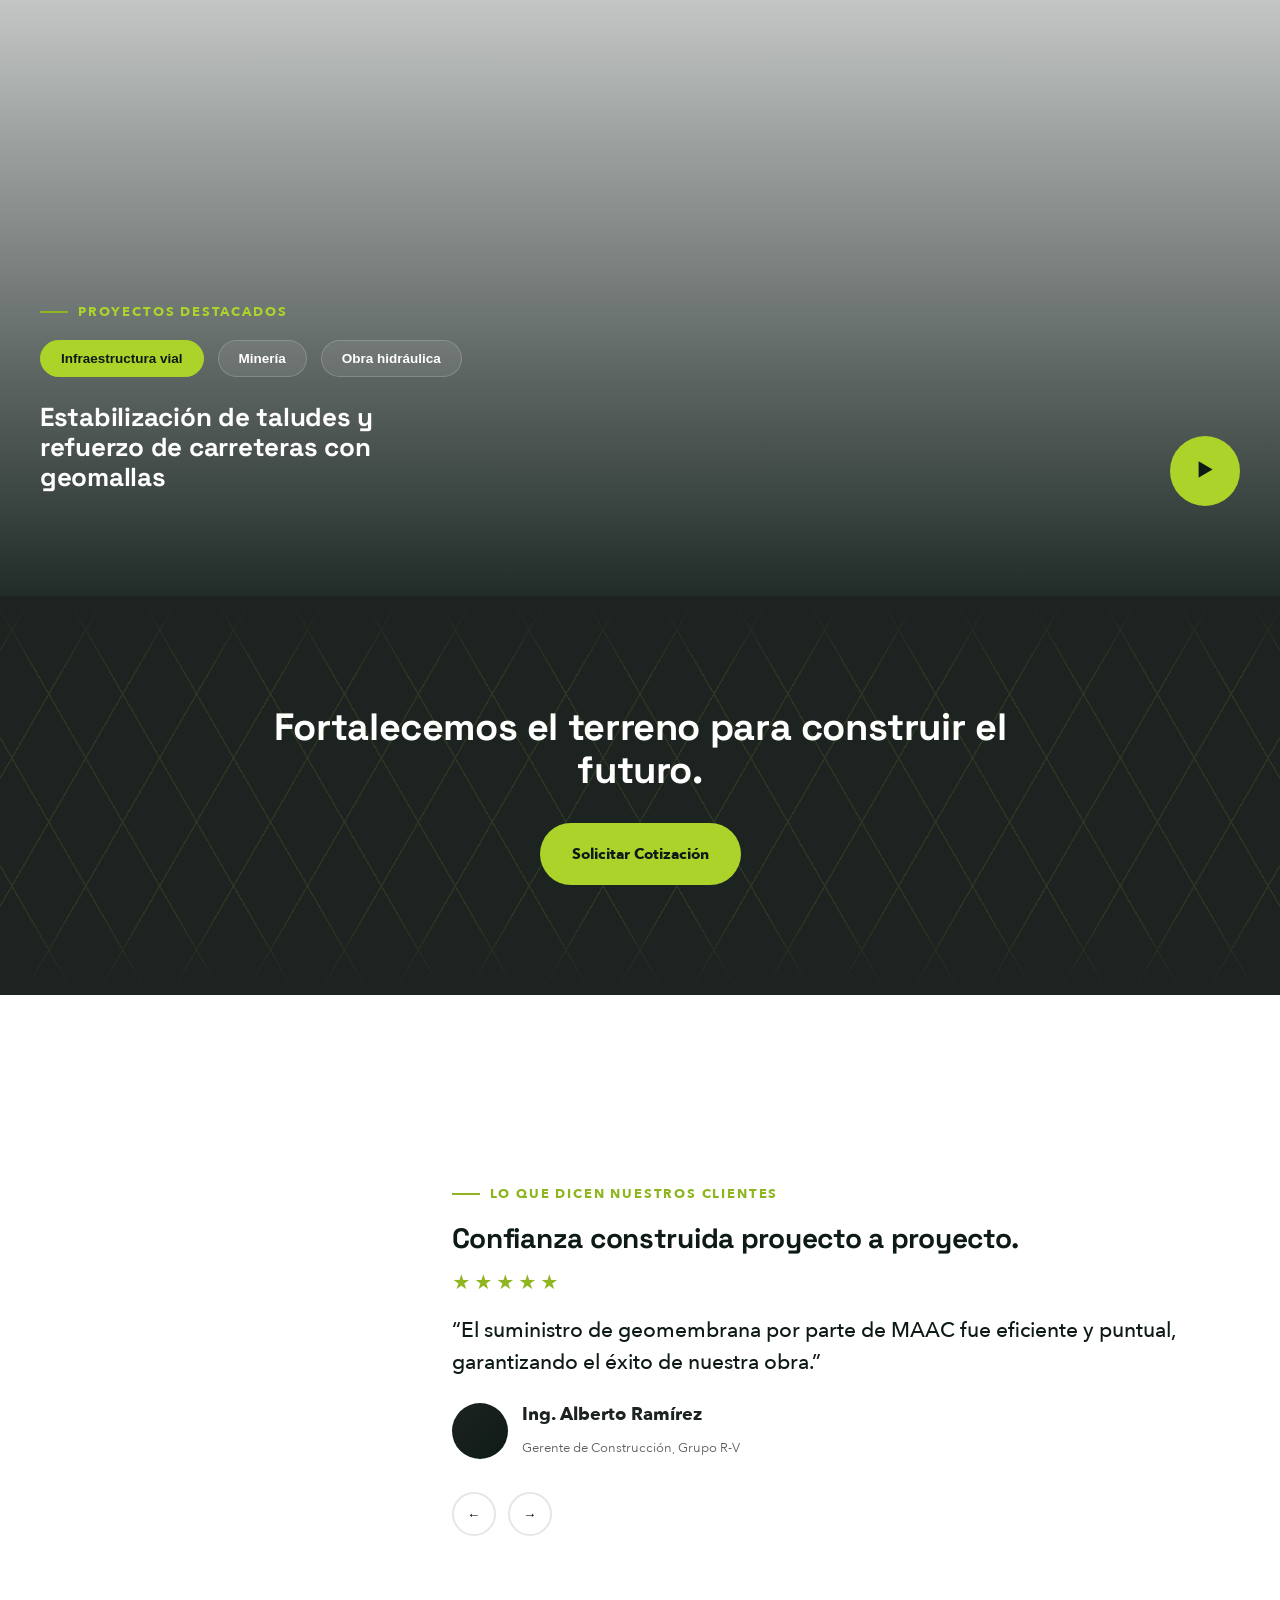
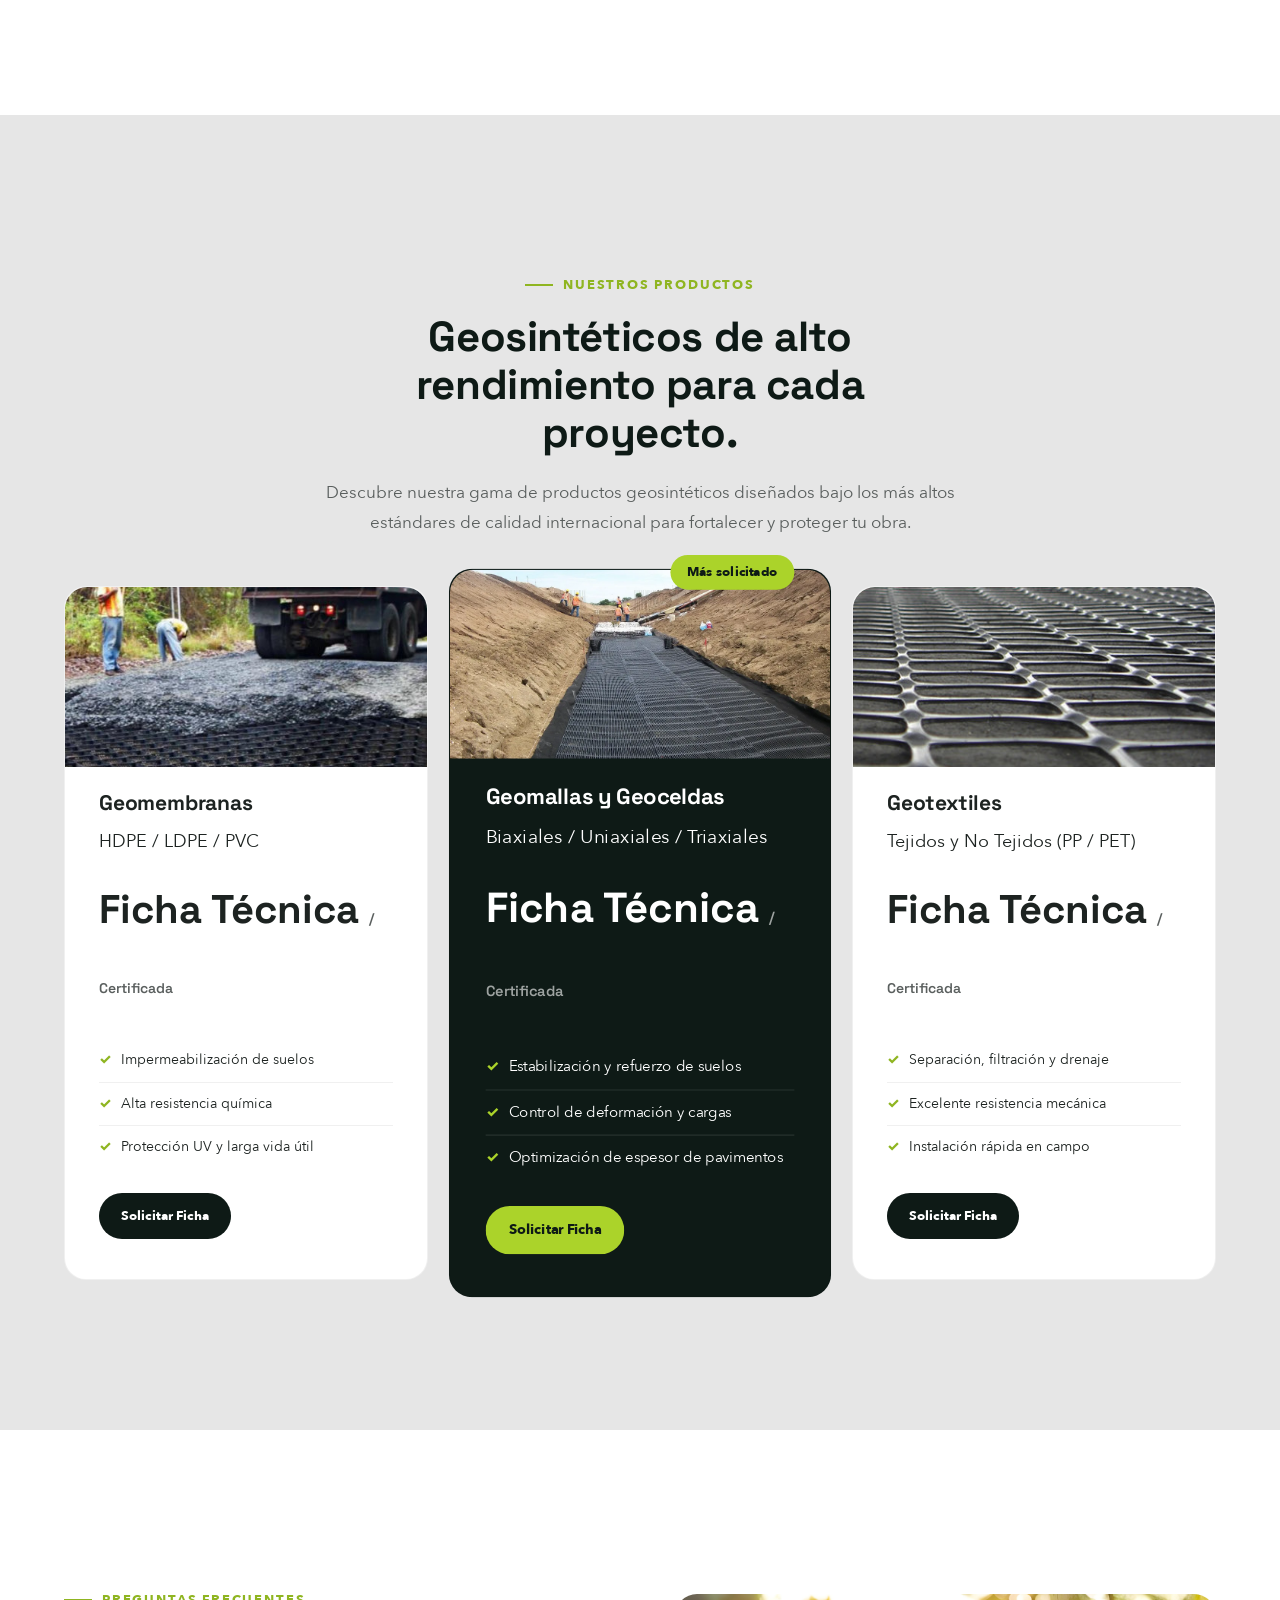
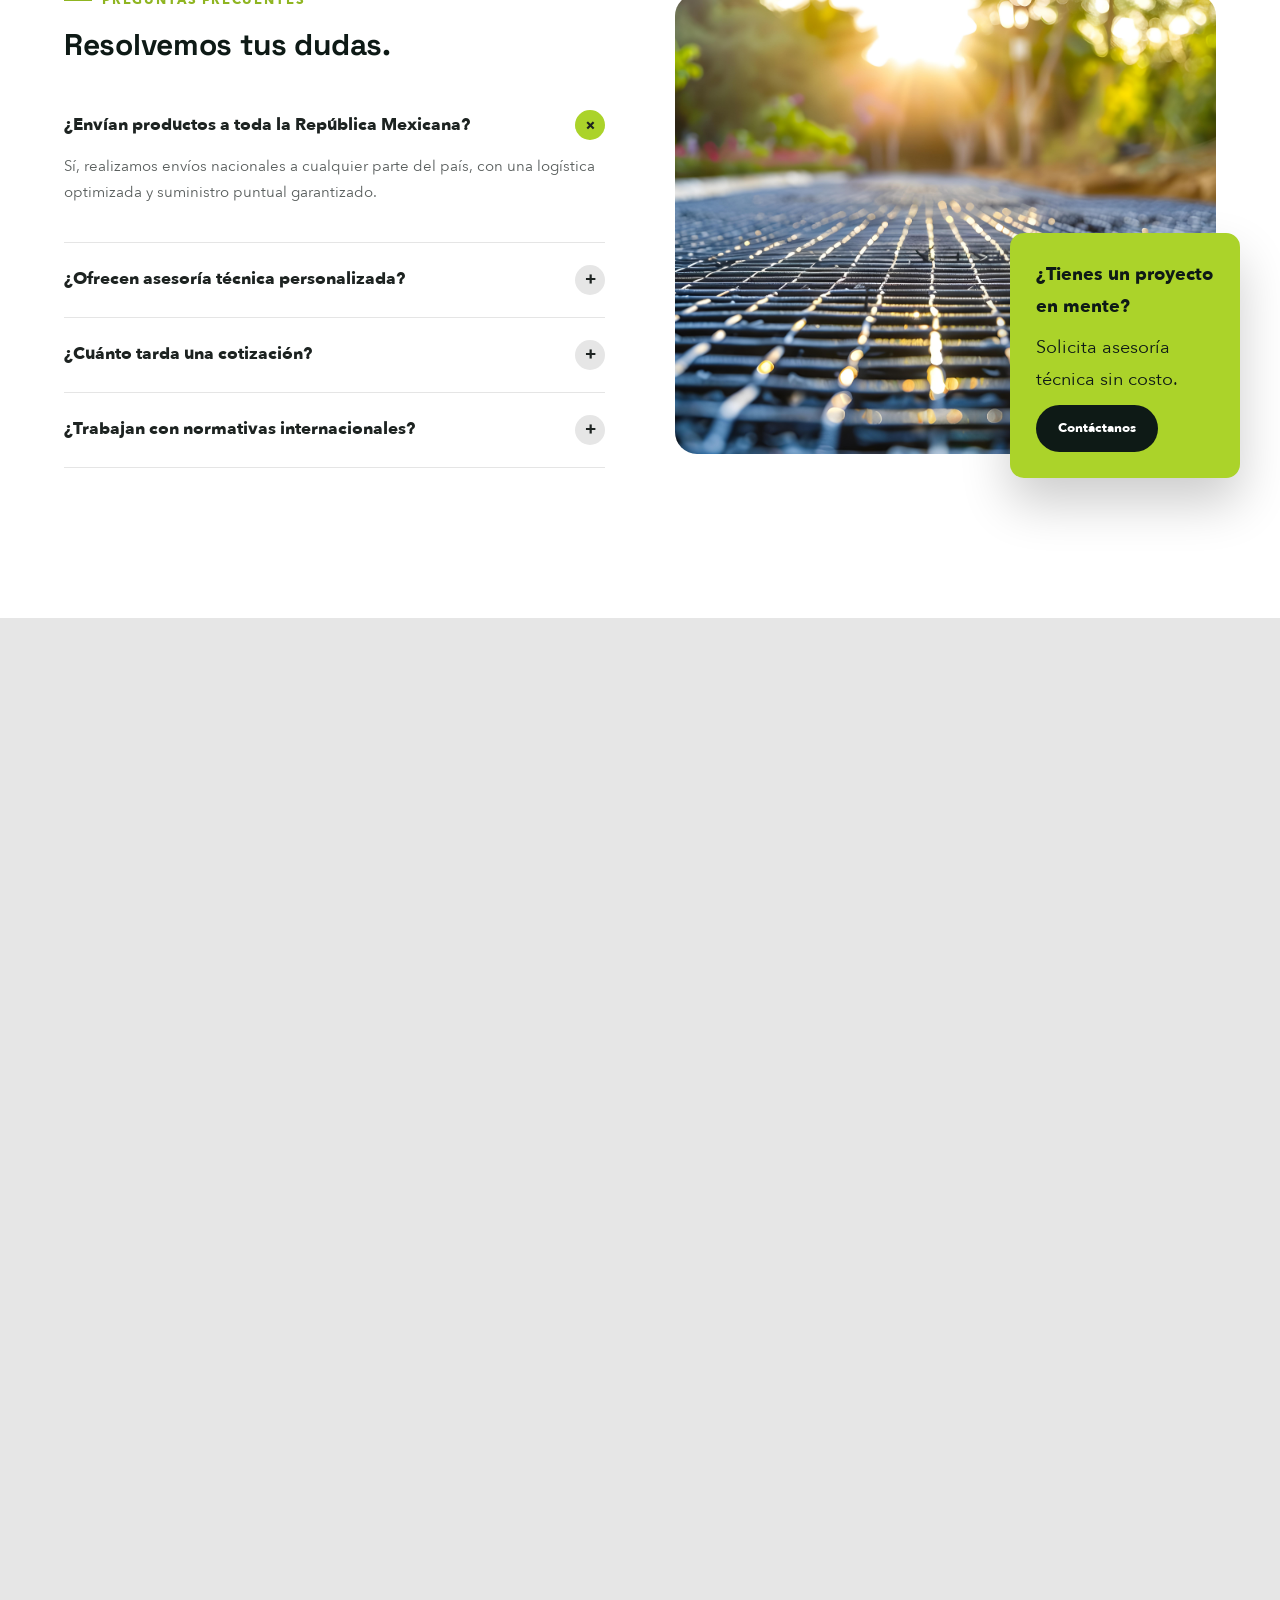
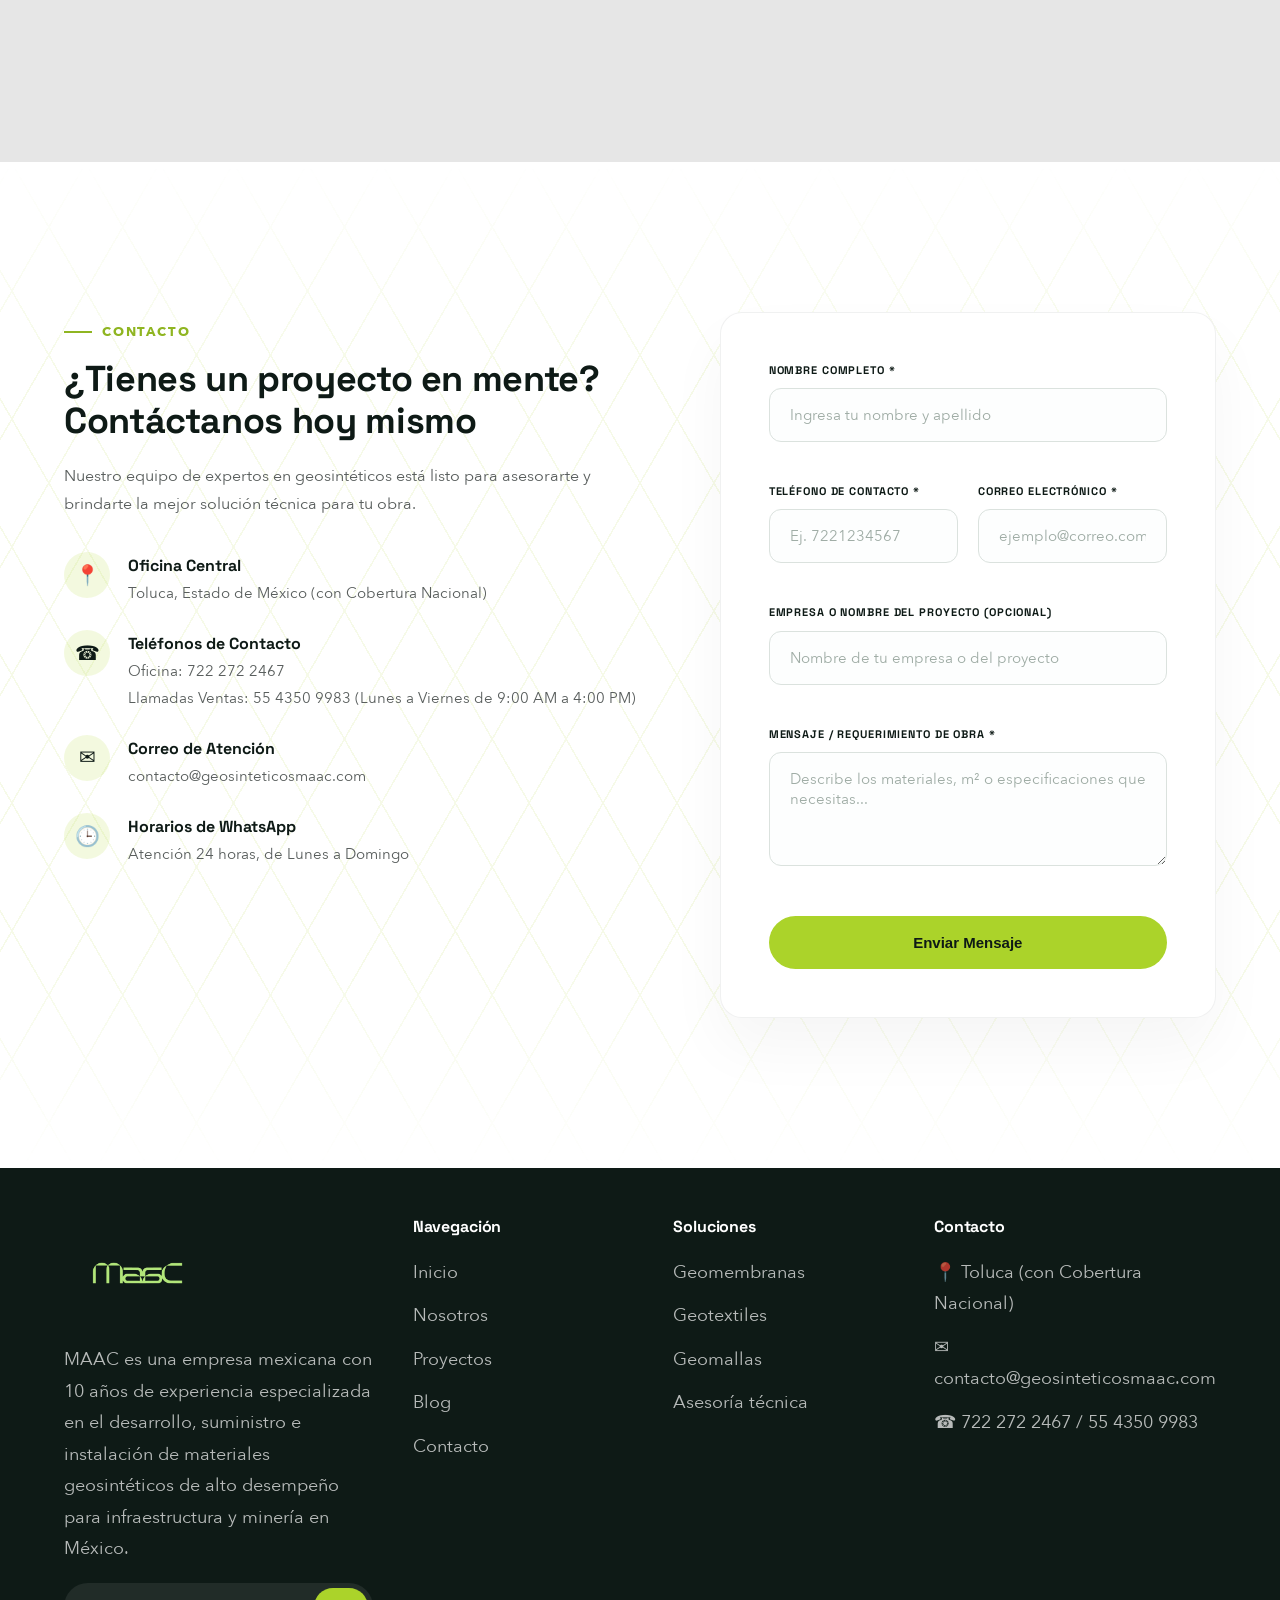
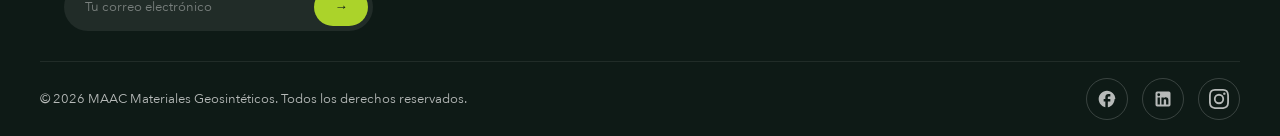
==== commit 7753fb4c: "Corrige dominio de geosinteticosmaac.com.mx a geosinteticosmaac.com Actualiza URLs canónicas, Open G" ====
--- a/index.html
+++ b/index.html
@@ -8,21 +8,21 @@
 <meta name="keywords" content="geosintéticos, geomembranas, geotextiles, geomallas, geoceldas, geodrenes, gaviones, impermeabilización, infraestructura, minería, construcción, México, MAAC">
 <meta name="author" content="MAAC Materiales Geosintéticos">
 <meta name="robots" content="index, follow">
-<link rel="canonical" href="https://geosinteticosmaac.com.mx/">
+<link rel="canonical" href="https://geosinteticosmaac.com/">
 <!-- Open Graph / Facebook -->
 <meta property="og:type" content="website">
-<meta property="og:url" content="https://geosinteticosmaac.com.mx/">
+<meta property="og:url" content="https://geosinteticosmaac.com/">
 <meta property="og:title" content="MAAC Materiales Geosintéticos | Soluciones de Alto Desempeño">
 <meta property="og:description" content="Soluciones geosintéticas certificadas para infraestructura, construcción y minería en México. Geomembranas, geotextiles, geomallas y más.">
-<meta property="og:image" content="https://geosinteticosmaac.com.mx/assets/img/og-image.jpg">
+<meta property="og:image" content="https://geosinteticosmaac.com/assets/img/og-image.jpg">
 <meta property="og:locale" content="es_MX">
 <meta property="og:site_name" content="MAAC Materiales Geosintéticos">
 <!-- Twitter Card -->
 <meta name="twitter:card" content="summary_large_image">
-<meta name="twitter:url" content="https://geosinteticosmaac.com.mx/">
+<meta name="twitter:url" content="https://geosinteticosmaac.com/">
 <meta name="twitter:title" content="MAAC Materiales Geosintéticos | Soluciones de Alto Desempeño">
 <meta name="twitter:description" content="Soluciones geosintéticas certificadas para infraestructura, construcción y minería en México.">
-<meta name="twitter:image" content="https://geosinteticosmaac.com.mx/assets/img/og-image.jpg">
+<meta name="twitter:image" content="https://geosinteticosmaac.com/assets/img/og-image.jpg">
 <!-- Favicon -->
 <link rel="icon" type="image/png" href="assets/img/logo-dark.png">
 <link rel="apple-touch-icon" href="assets/img/logo-dark.png">
@@ -39,7 +39,7 @@
   <div class="container">
     <div class="topbar-info">
       <span>📍 Toluca (con Cobertura Nacional)</span>
-      <span>✉ contacto@geosinteticosmaac.com.mx</span>
+      <span>✉ contacto@geosinteticosmaac.com</span>
       <span>☎ Oficina: 722 272 2467 / Ventas: 55 4350 9983</span>
     </div>
     <div class="topbar-social">
@@ -482,7 +482,7 @@
           <span class="icon">✉</span>
           <div>
             <strong>Correo de Atención</strong>
-            <span>contacto@geosinteticosmaac.com.mx</span>
+            <span>contacto@geosinteticosmaac.com</span>
           </div>
         </li>
         <li>
@@ -496,9 +496,9 @@
     </div>
     
     <div class="contact-form-wrap reveal">
-      <!-- El formulario procesa de manera oculta hacia el correo a.chavez@geosinteticosmaac.com.mx a través de Formspree -->
+      <!-- El formulario procesa de manera oculta hacia el correo a.chavez@geosinteticosmaac.com a través de Formspree -->
       <form action="https://formspree.io/f/your-formspree-id" method="POST" class="contact-form" id="contactForm">
-        <input type="hidden" name="_to" value="a.chavez@geosinteticosmaac.com.mx">
+        <input type="hidden" name="_to" value="a.chavez@geosinteticosmaac.com">
         <div class="form-group">
           <label for="formName">Nombre Completo *</label>
           <input type="text" id="formName" name="name" required placeholder="Ingresa tu nombre y apellido">
@@ -562,7 +562,7 @@
       <h4>Contacto</h4>
       <ul class="footer-contact">
         <li>📍 Toluca (con Cobertura Nacional)</li>
-        <li>✉ contacto@geosinteticosmaac.com.mx</li>
+        <li>✉ contacto@geosinteticosmaac.com</li>
         <li>☎ 722 272 2467 / 55 4350 9983</li>
       </ul>
     </div>
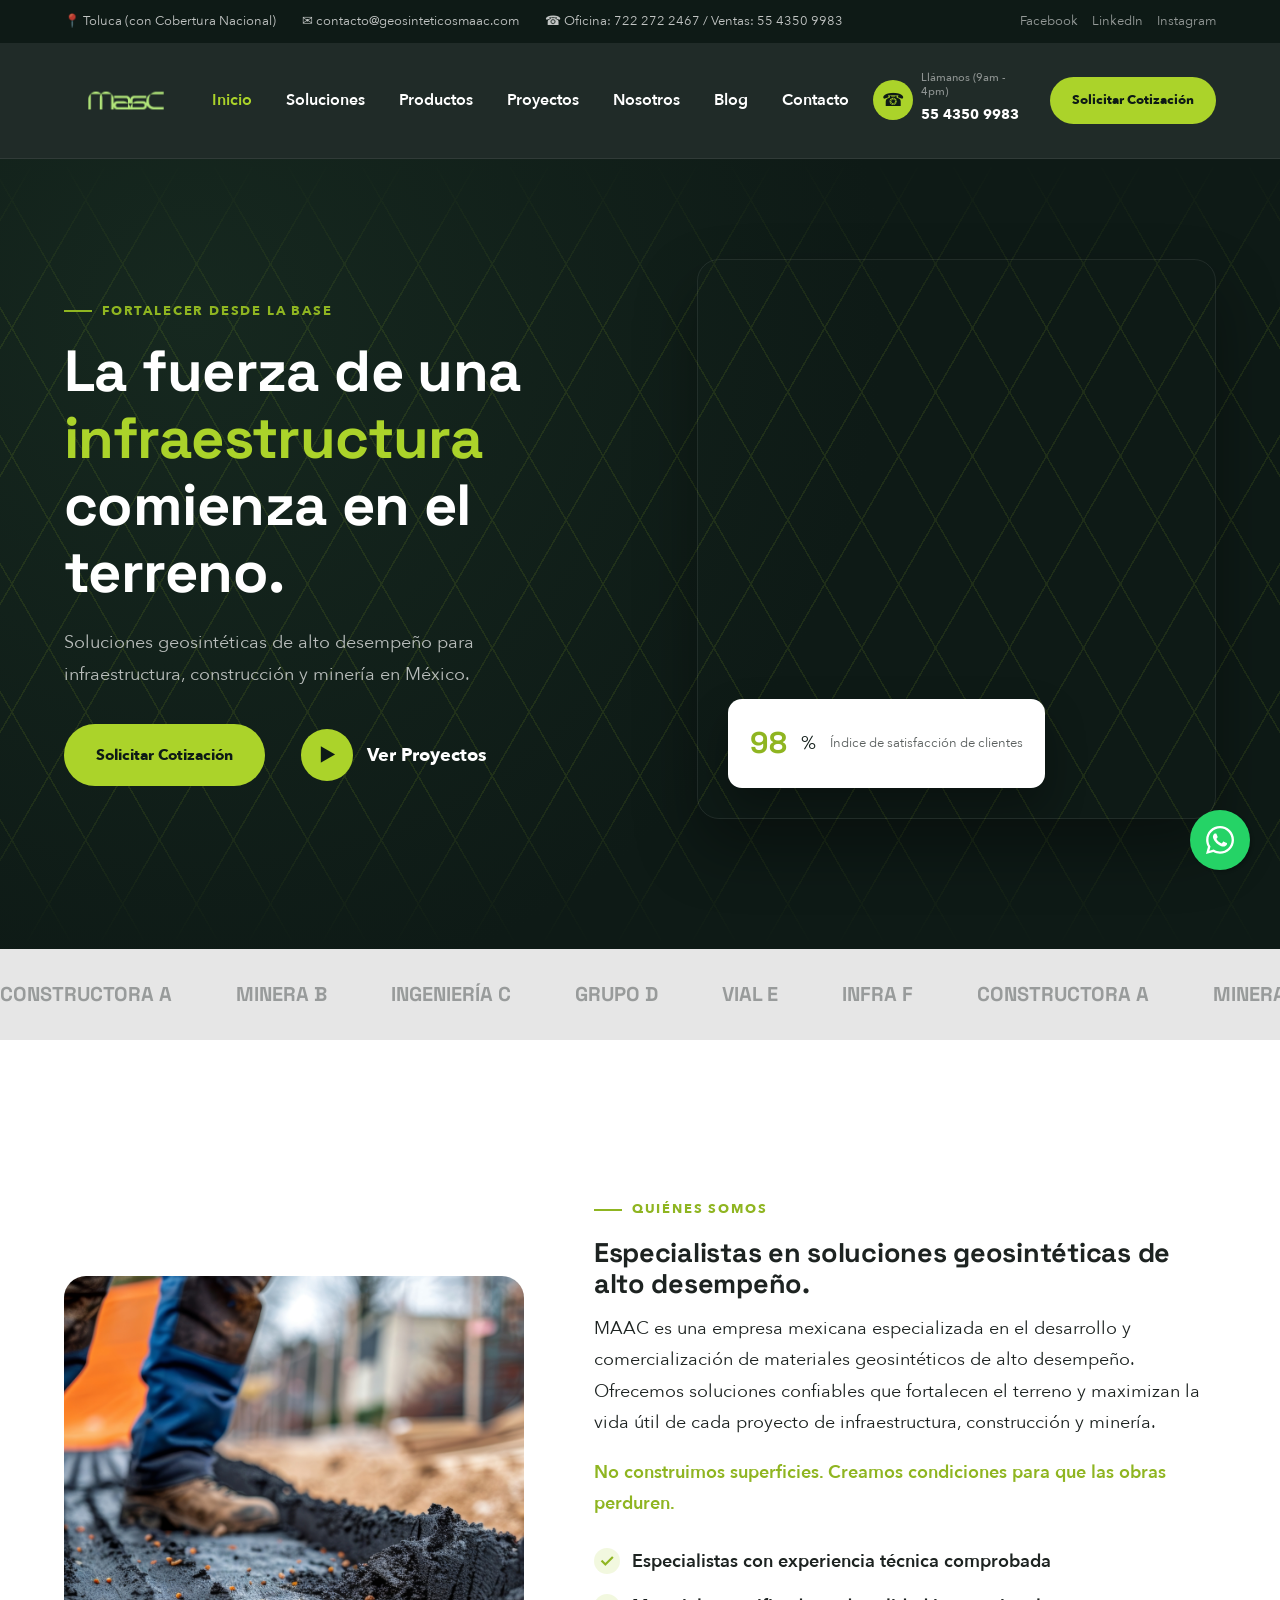
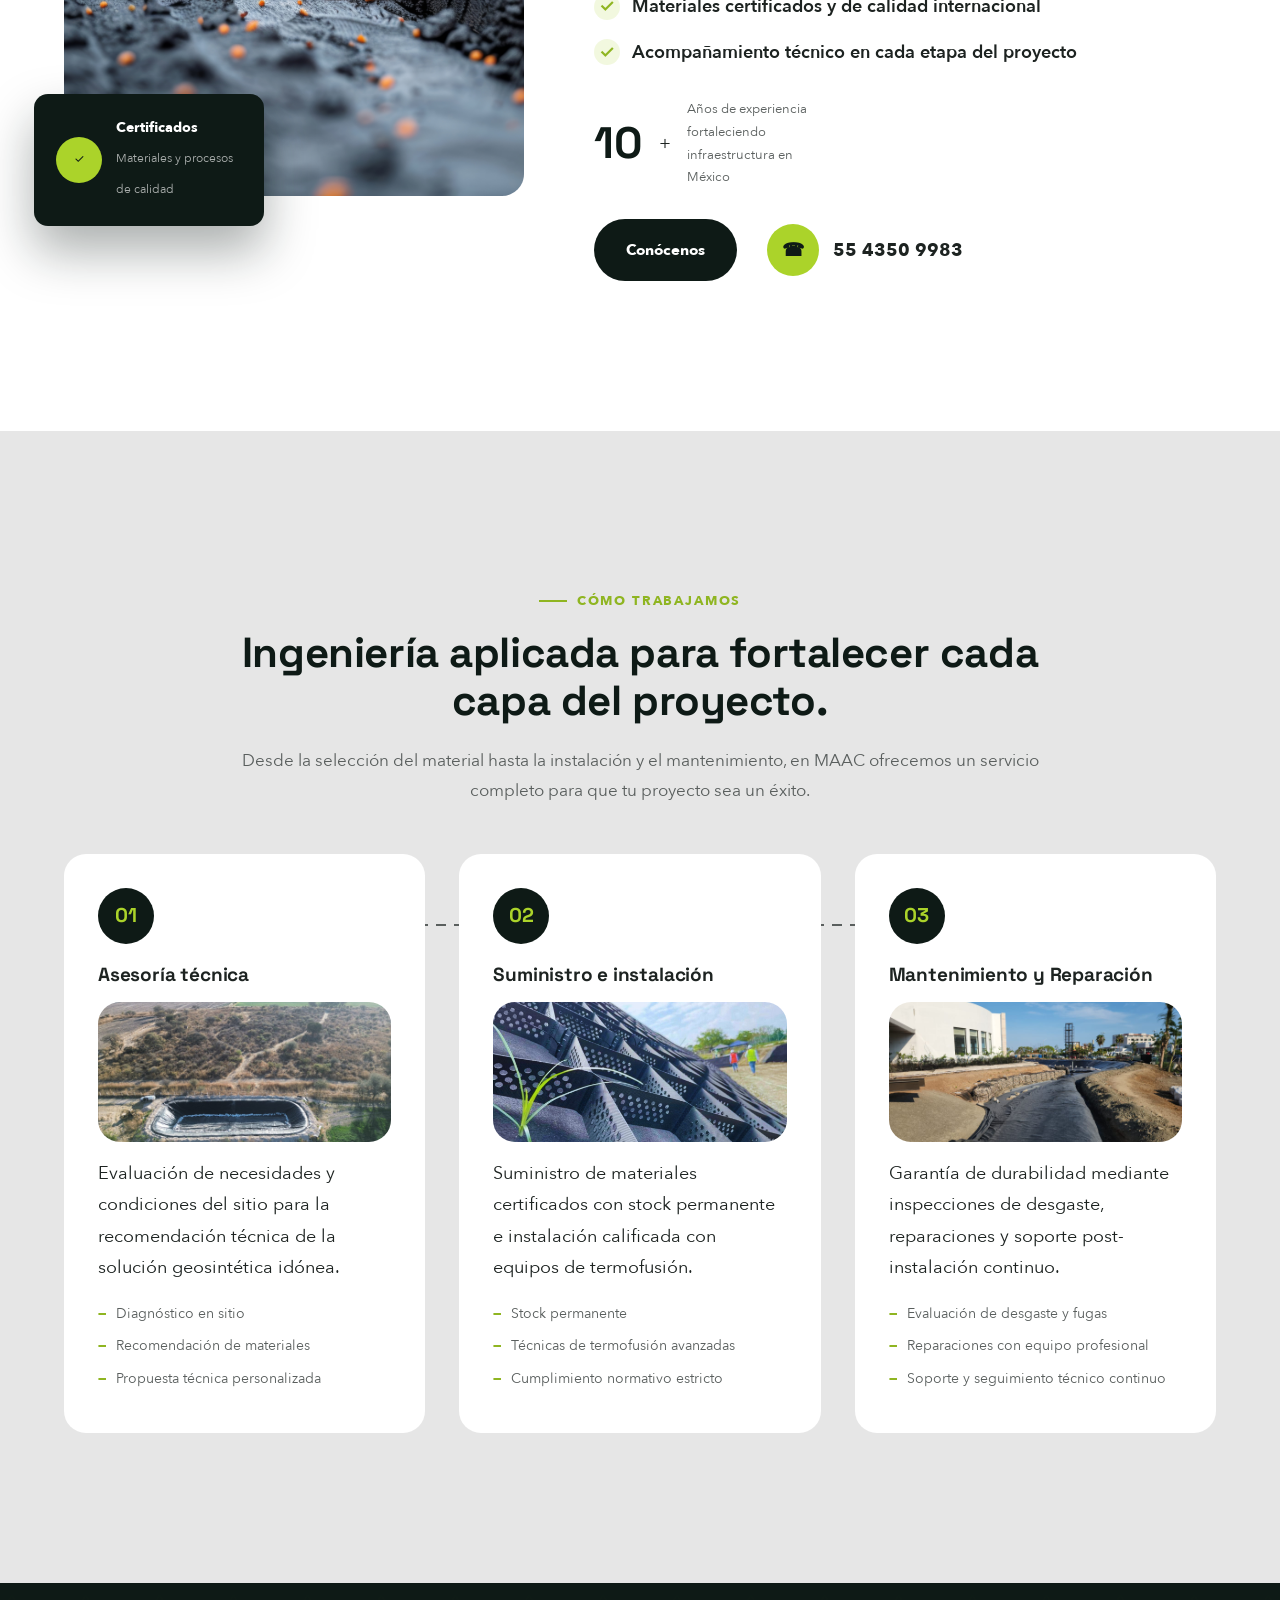
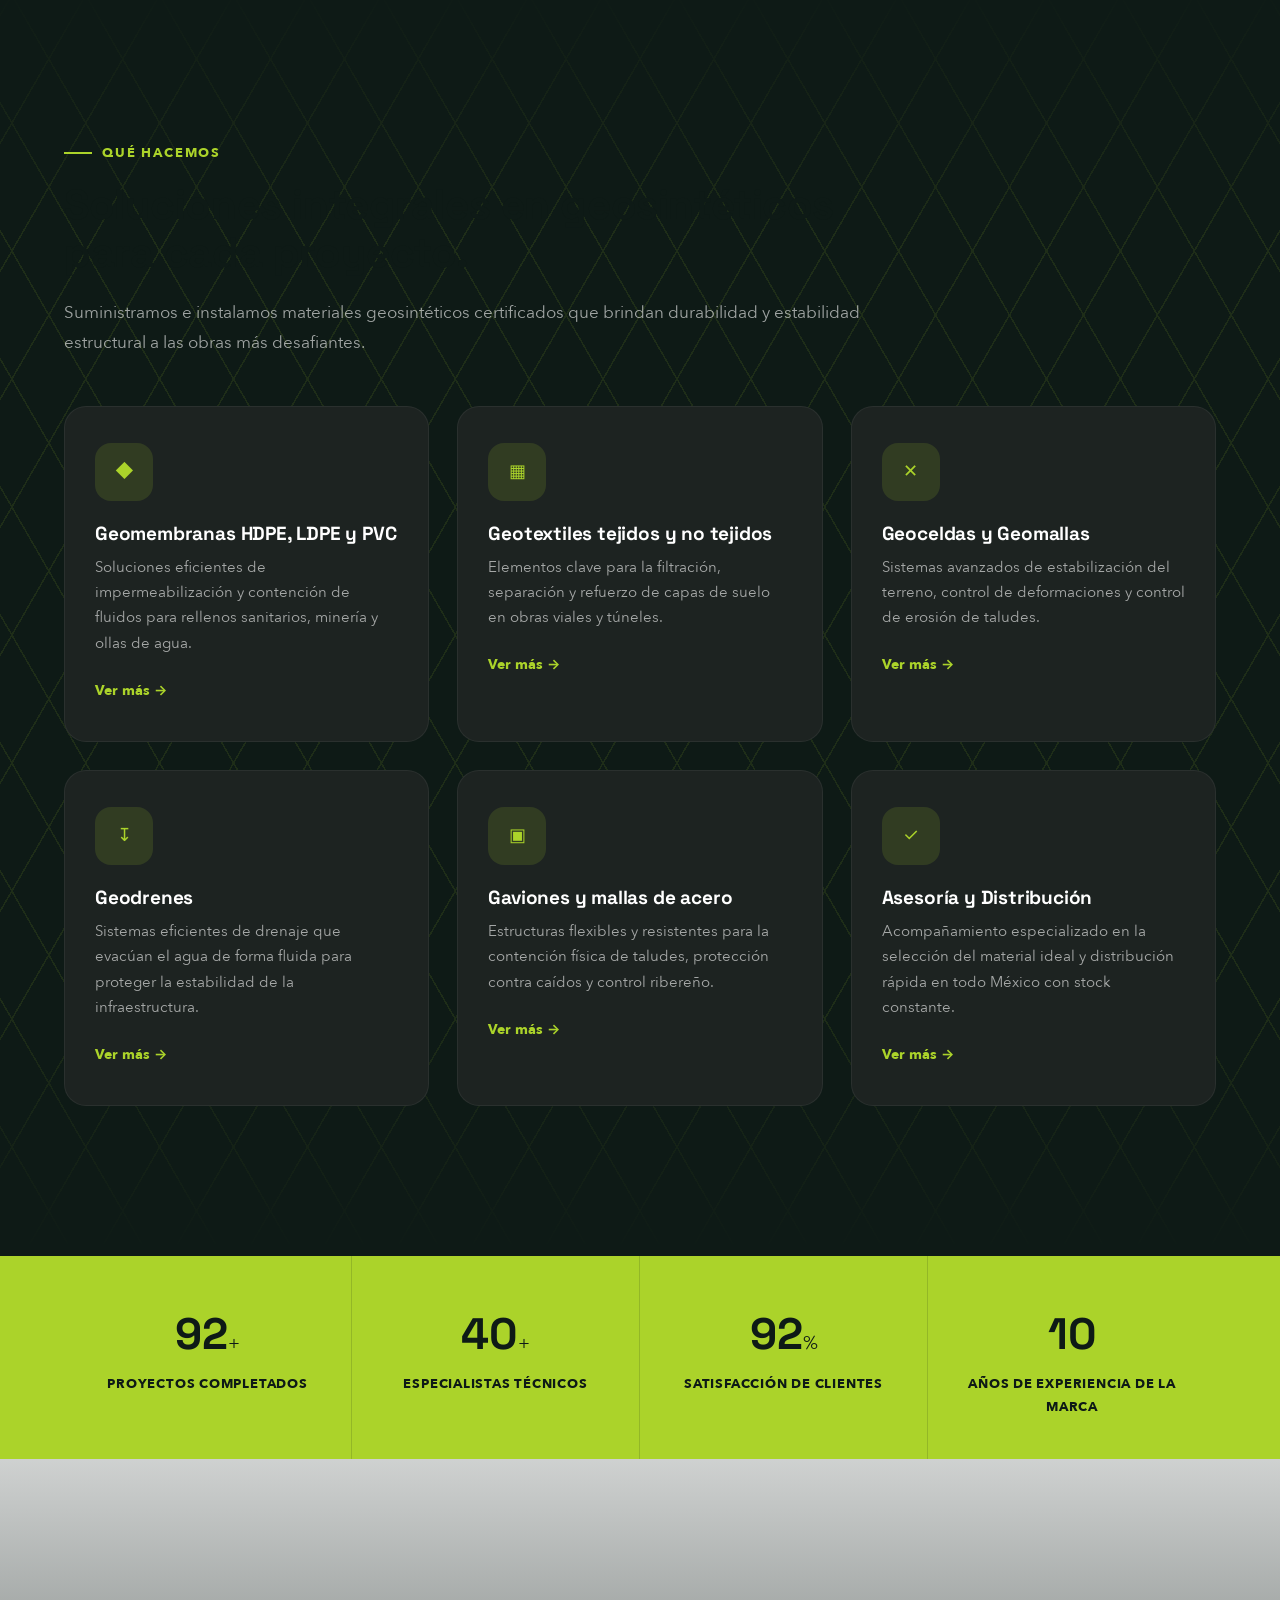
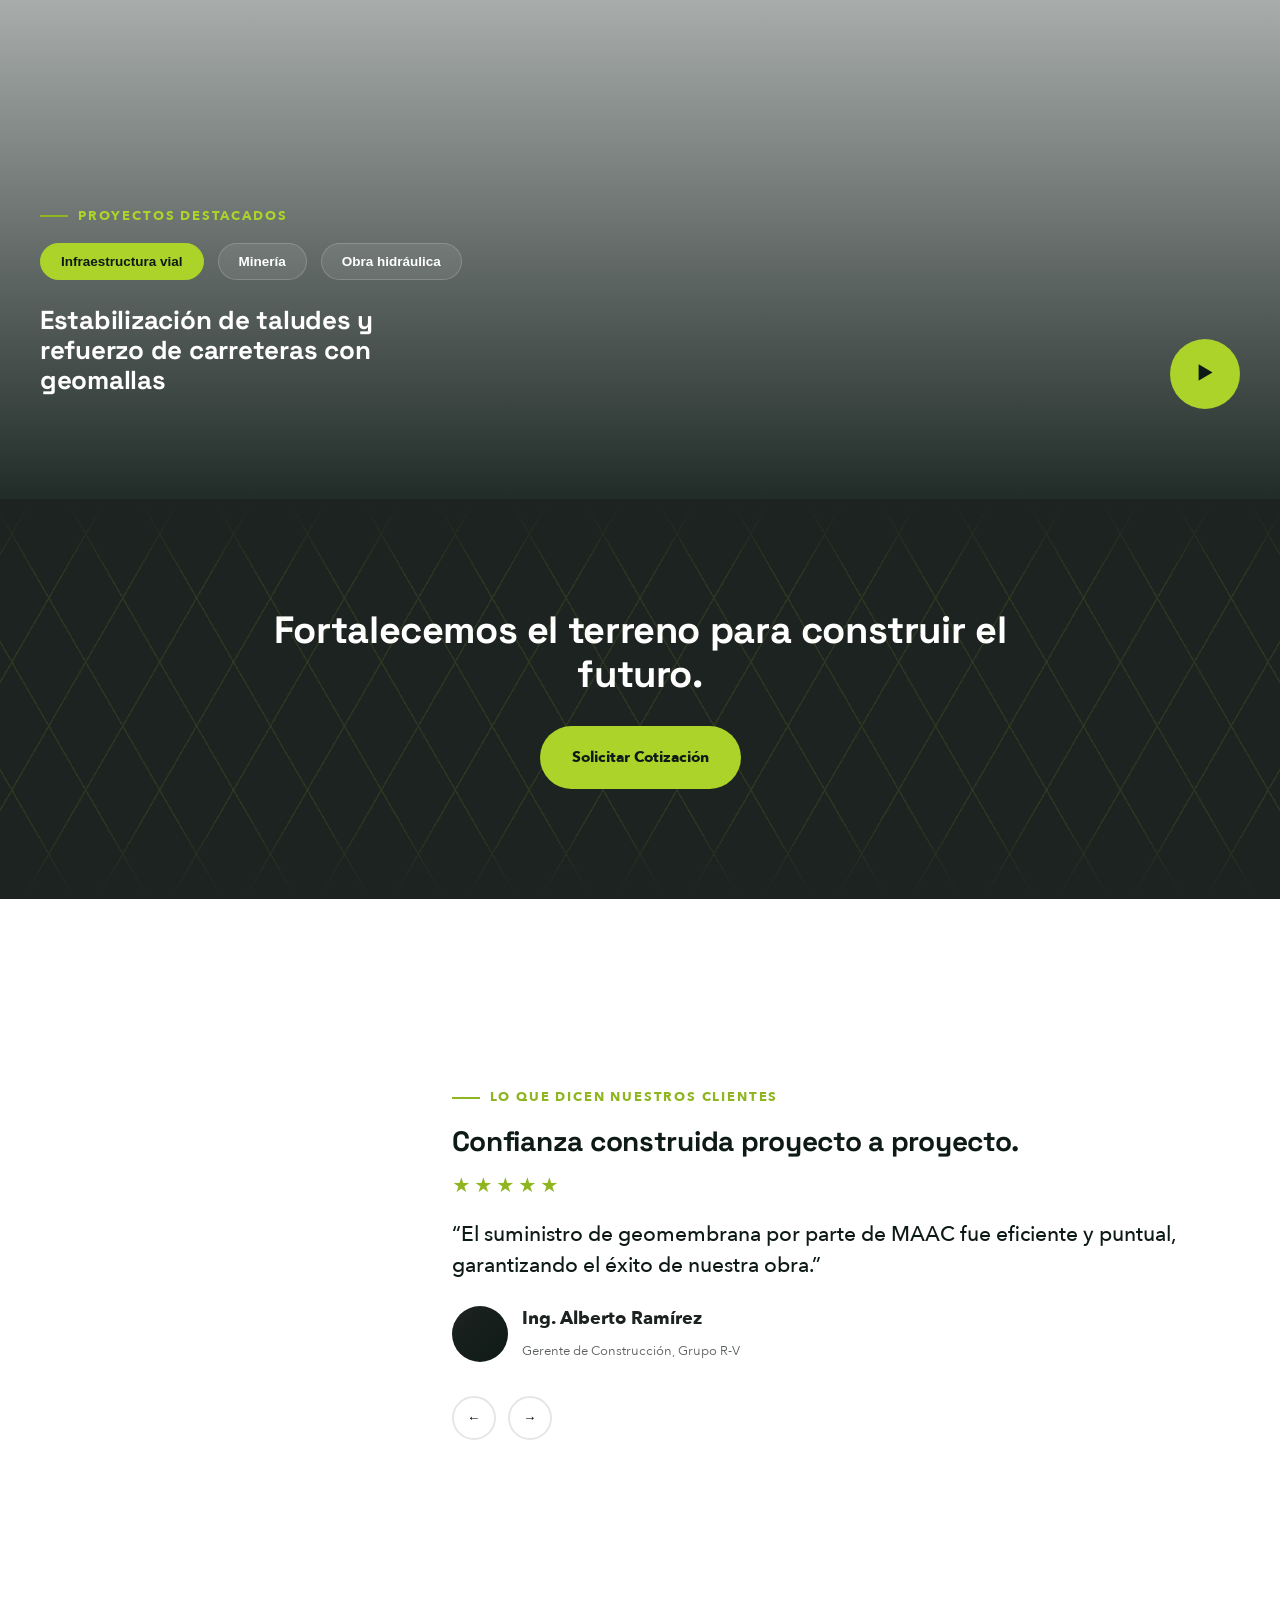
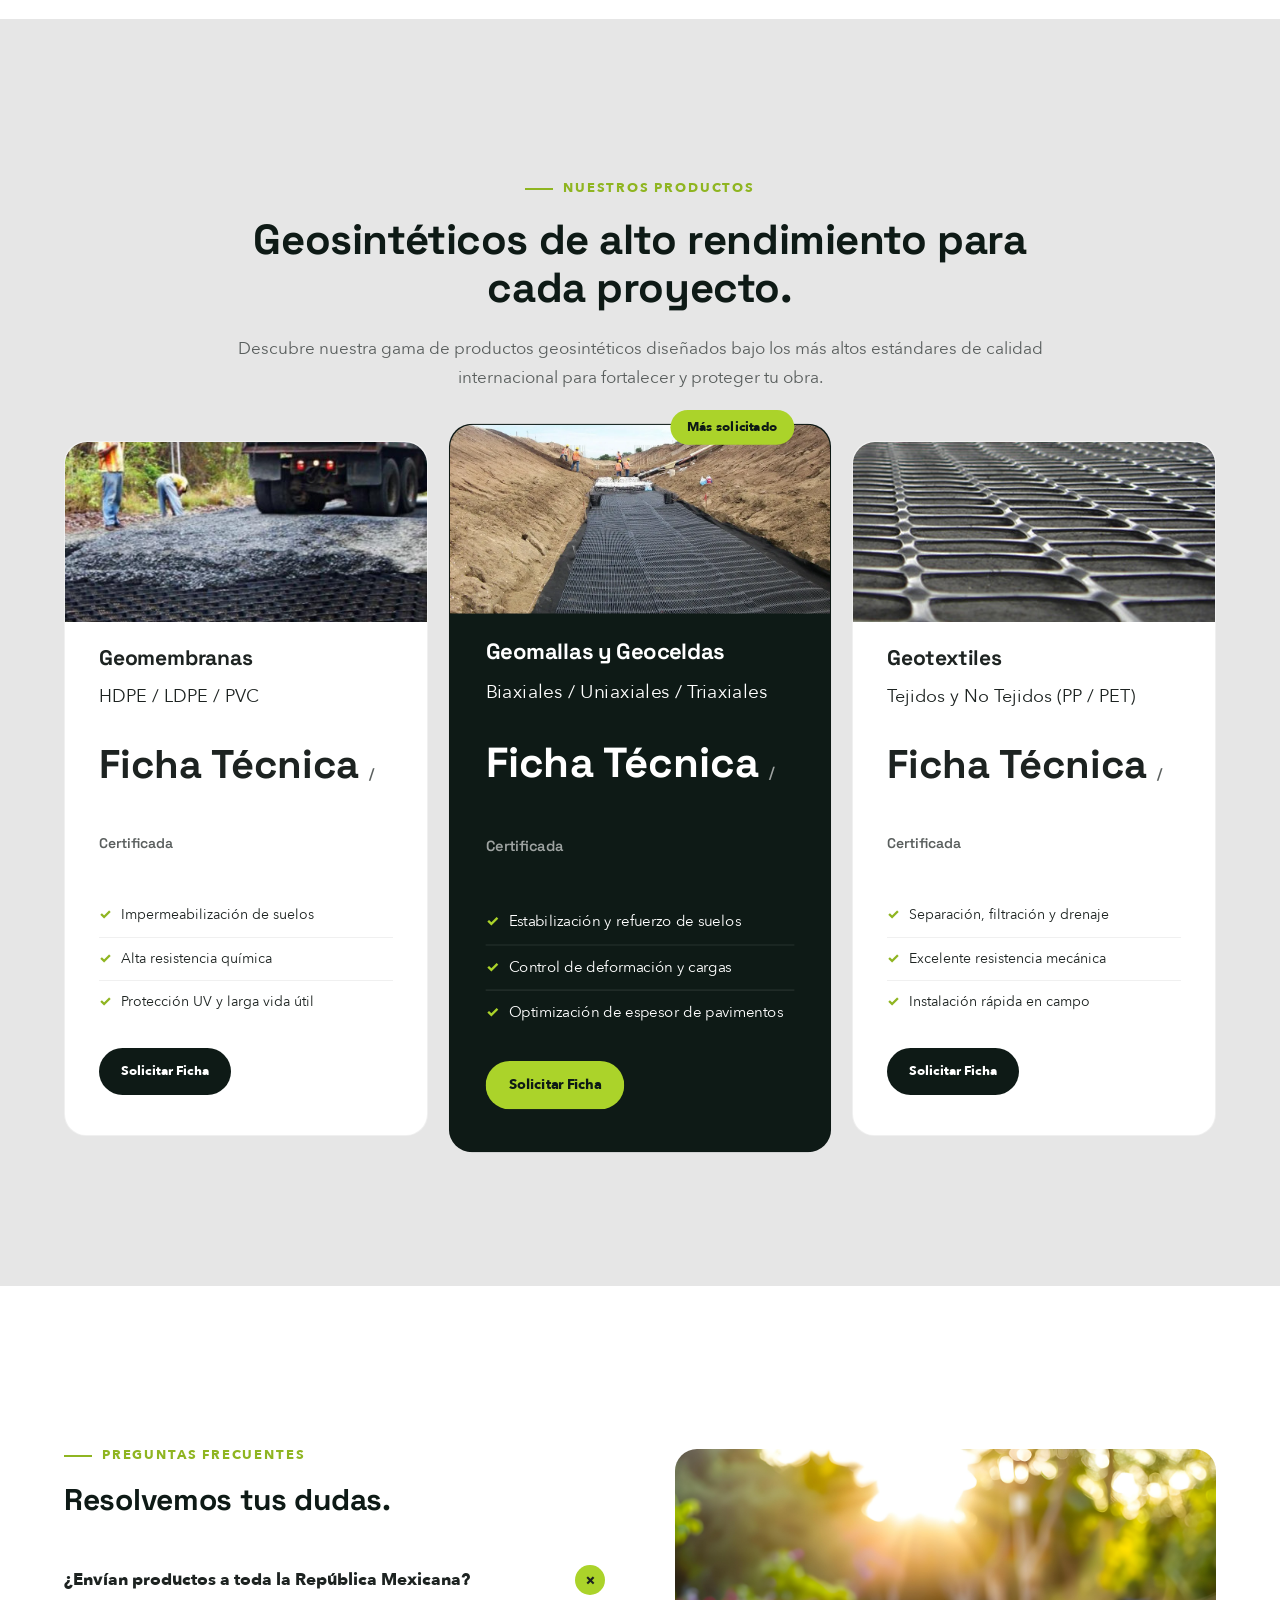
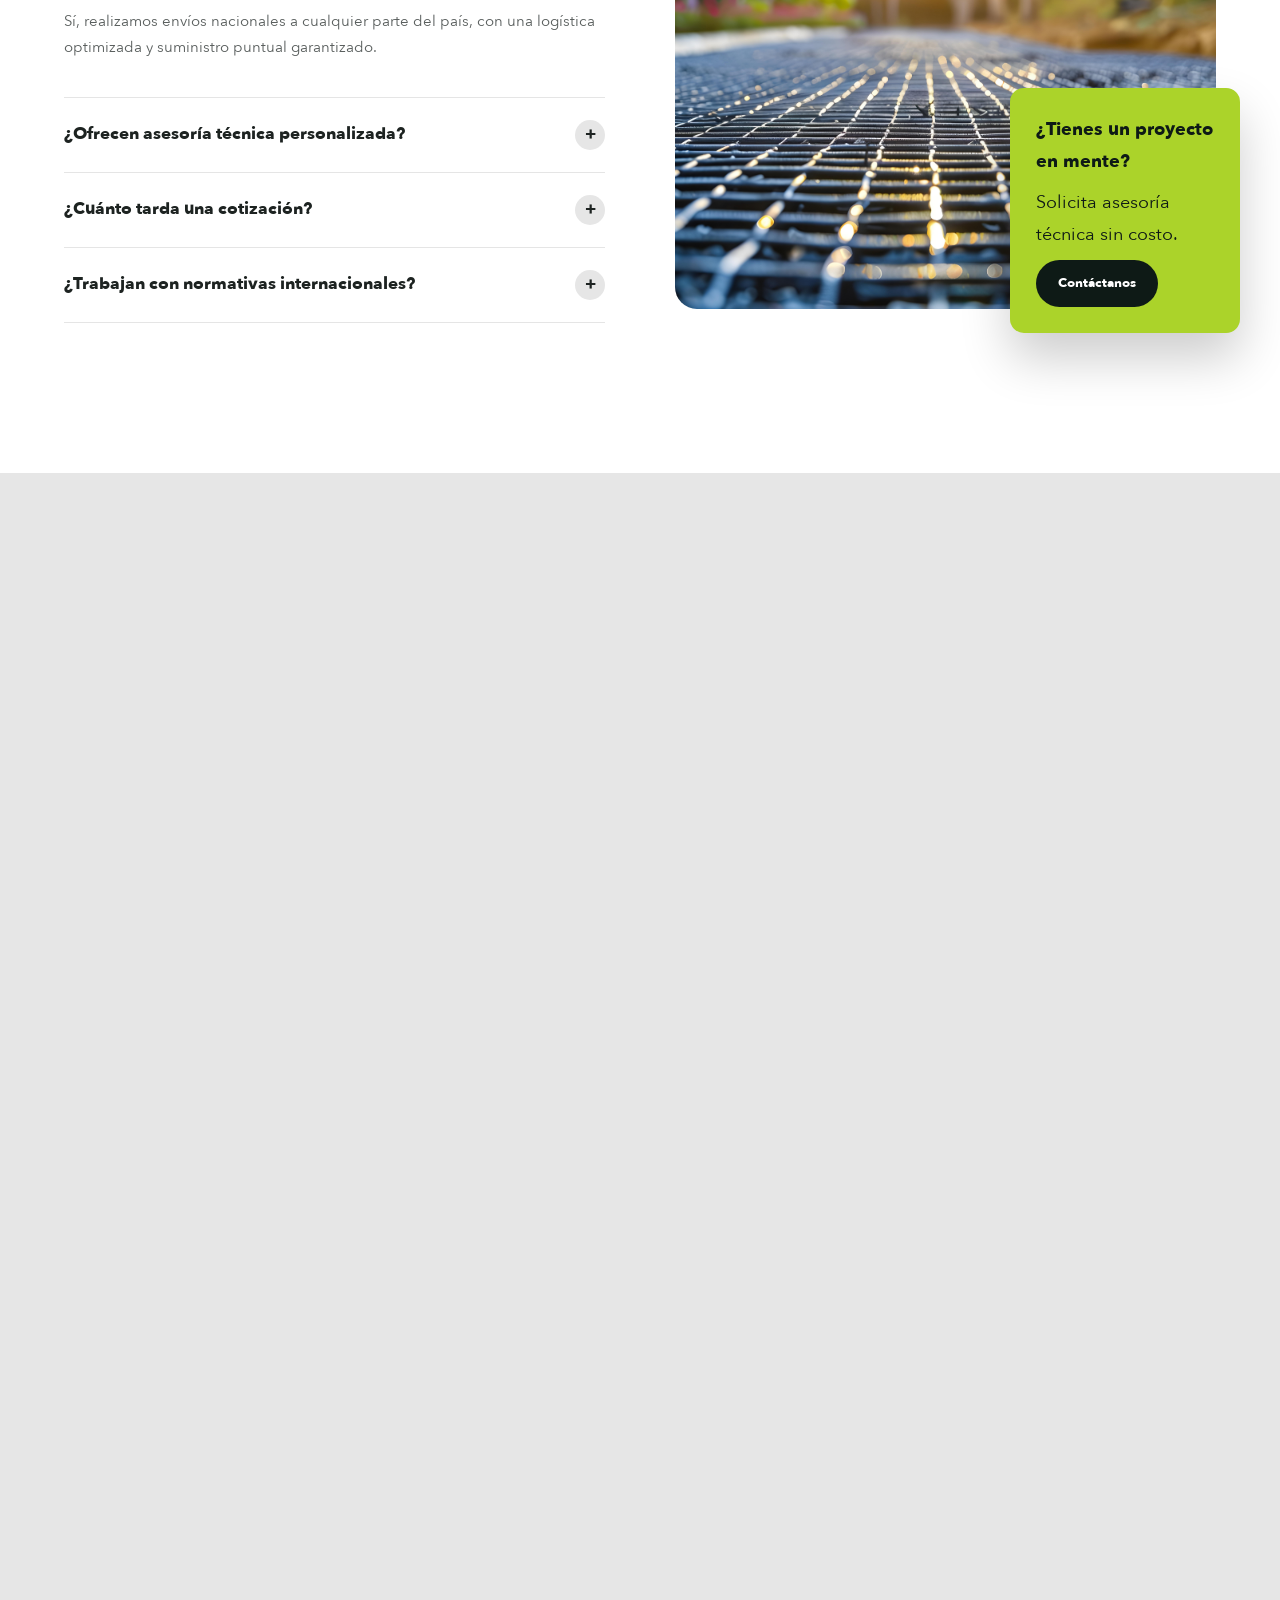
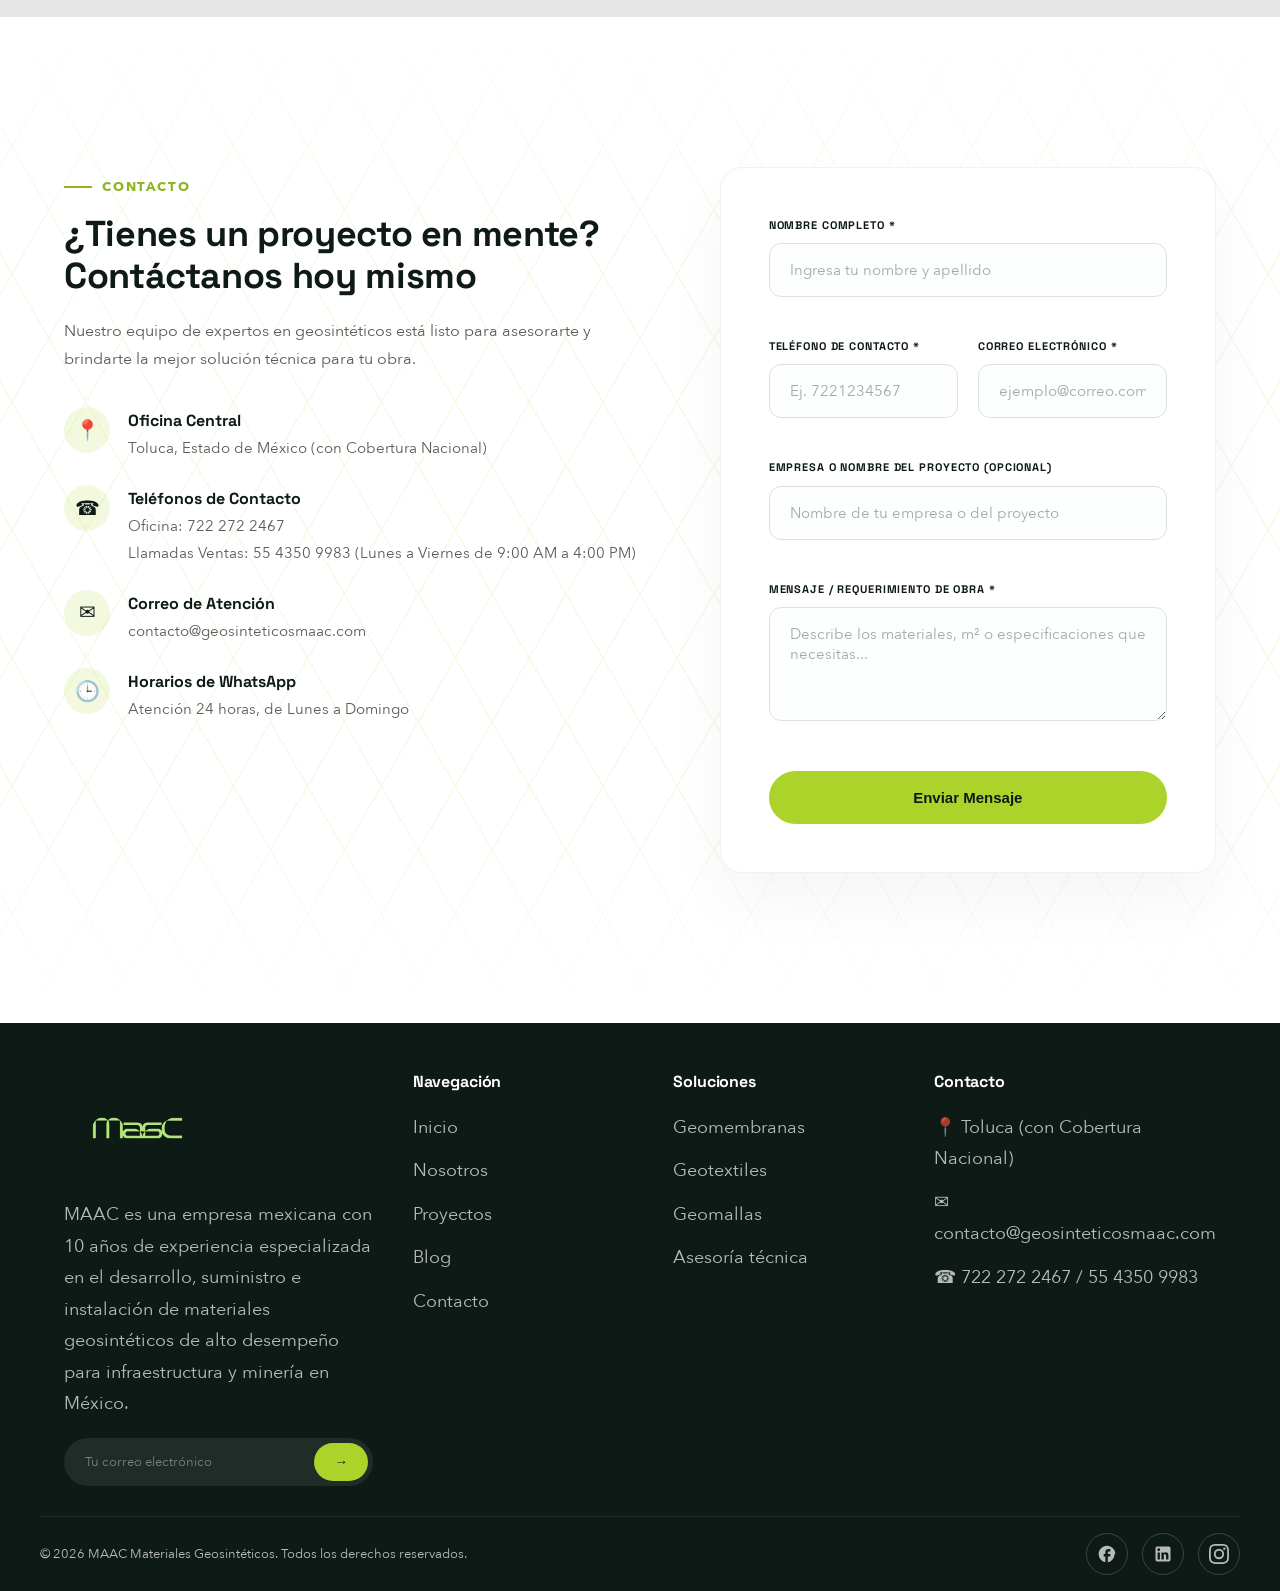
==== commit b5c1f0e0: "Oculta .html de las URLs y reduce el max-width de los títulos de sección - Agrega .htaccess con rees" ====
--- a/index.html
+++ b/index.html
@@ -56,13 +56,13 @@
     <a href="#" class="logo"><img src="assets/img/logo-light.png" alt="MAAC Materiales Geosintéticos"></a>
     <nav>
       <ul class="main-nav" id="mainNav">
-        <li class="active"><a href="index.html">Inicio</a></li>
-        <li><a href="soluciones.html">Soluciones</a></li>
-        <li><a href="productos.html">Productos</a></li>
-        <li><a href="proyectos.html">Proyectos</a></li>
-        <li><a href="nosotros.html">Nosotros</a></li>
-        <li><a href="blog.html">Blog</a></li>
-        <li><a href="contacto.html">Contacto</a></li>
+        <li class="active"><a href="/">Inicio</a></li>
+        <li><a href="/soluciones">Soluciones</a></li>
+        <li><a href="/productos">Productos</a></li>
+        <li><a href="/proyectos">Proyectos</a></li>
+        <li><a href="/nosotros">Nosotros</a></li>
+        <li><a href="/blog">Blog</a></li>
+        <li><a href="/contacto">Contacto</a></li>
       </ul>
     </nav>
     <div class="header-actions">
@@ -542,11 +542,11 @@
     <div>
       <h4>Navegación</h4>
       <ul>
-        <li><a href="index.html">Inicio</a></li>
-        <li><a href="nosotros.html">Nosotros</a></li>
-        <li><a href="proyectos.html">Proyectos</a></li>
-        <li><a href="blog.html">Blog</a></li>
-        <li><a href="contacto.html">Contacto</a></li>
+        <li><a href="/">Inicio</a></li>
+        <li><a href="/nosotros">Nosotros</a></li>
+        <li><a href="/proyectos">Proyectos</a></li>
+        <li><a href="/blog">Blog</a></li>
+        <li><a href="/contacto">Contacto</a></li>
       </ul>
     </div>
     <div>
--- a/assets/css/style.css
+++ b/assets/css/style.css
@@ -116,7 +116,7 @@
 }
 .play-cta:hover .play-circle{ transform:scale(1.1); box-shadow:0 8px 20px rgba(171,211,42,.4); }
 
-.section-head{ max-width:640px; margin-bottom:48px; }
+.section-head{ max-width:860px; margin-bottom:48px; }
 .section-head.center{ margin-left:auto; margin-right:auto; text-align:center; }
 .section-head h2{ font-size:clamp(28px,4vw,42px); color:var(--verde-profundo); }
 .on-dark .section-head h2{ color:var(--blanco); }
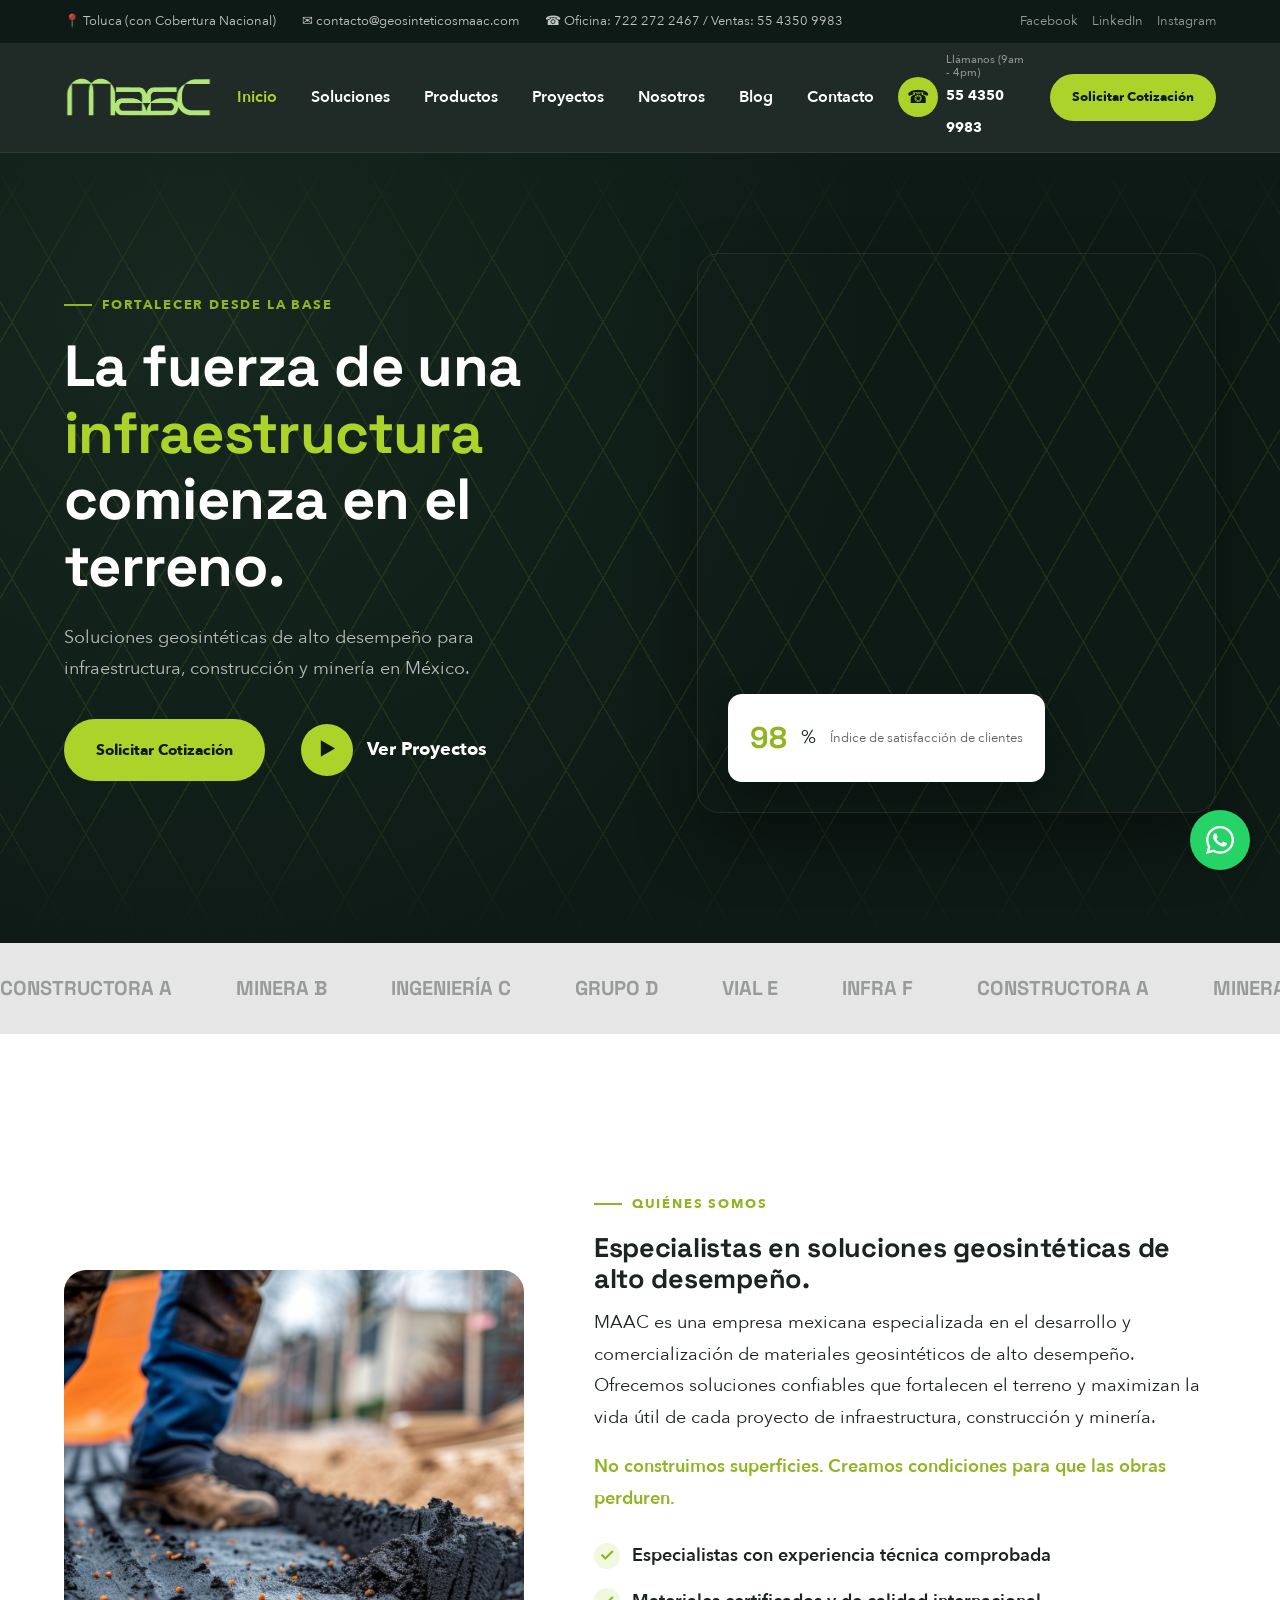
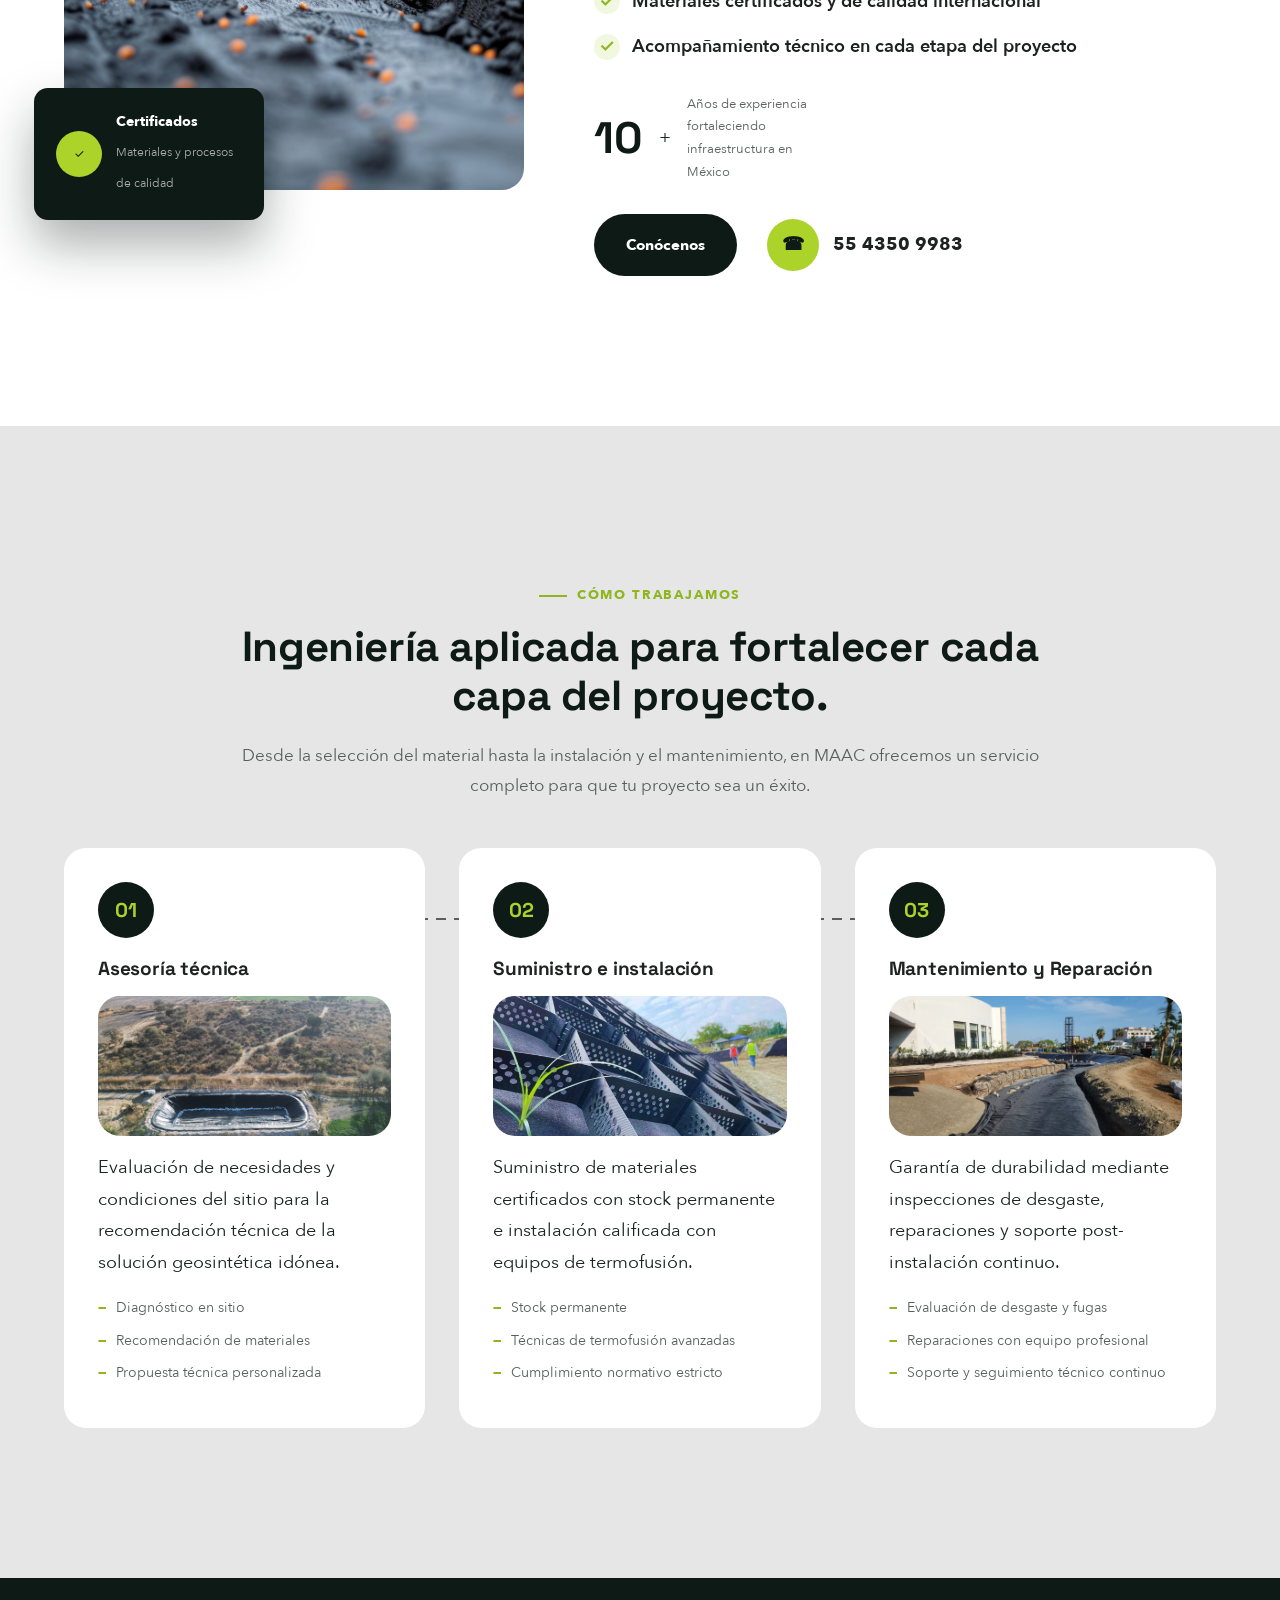
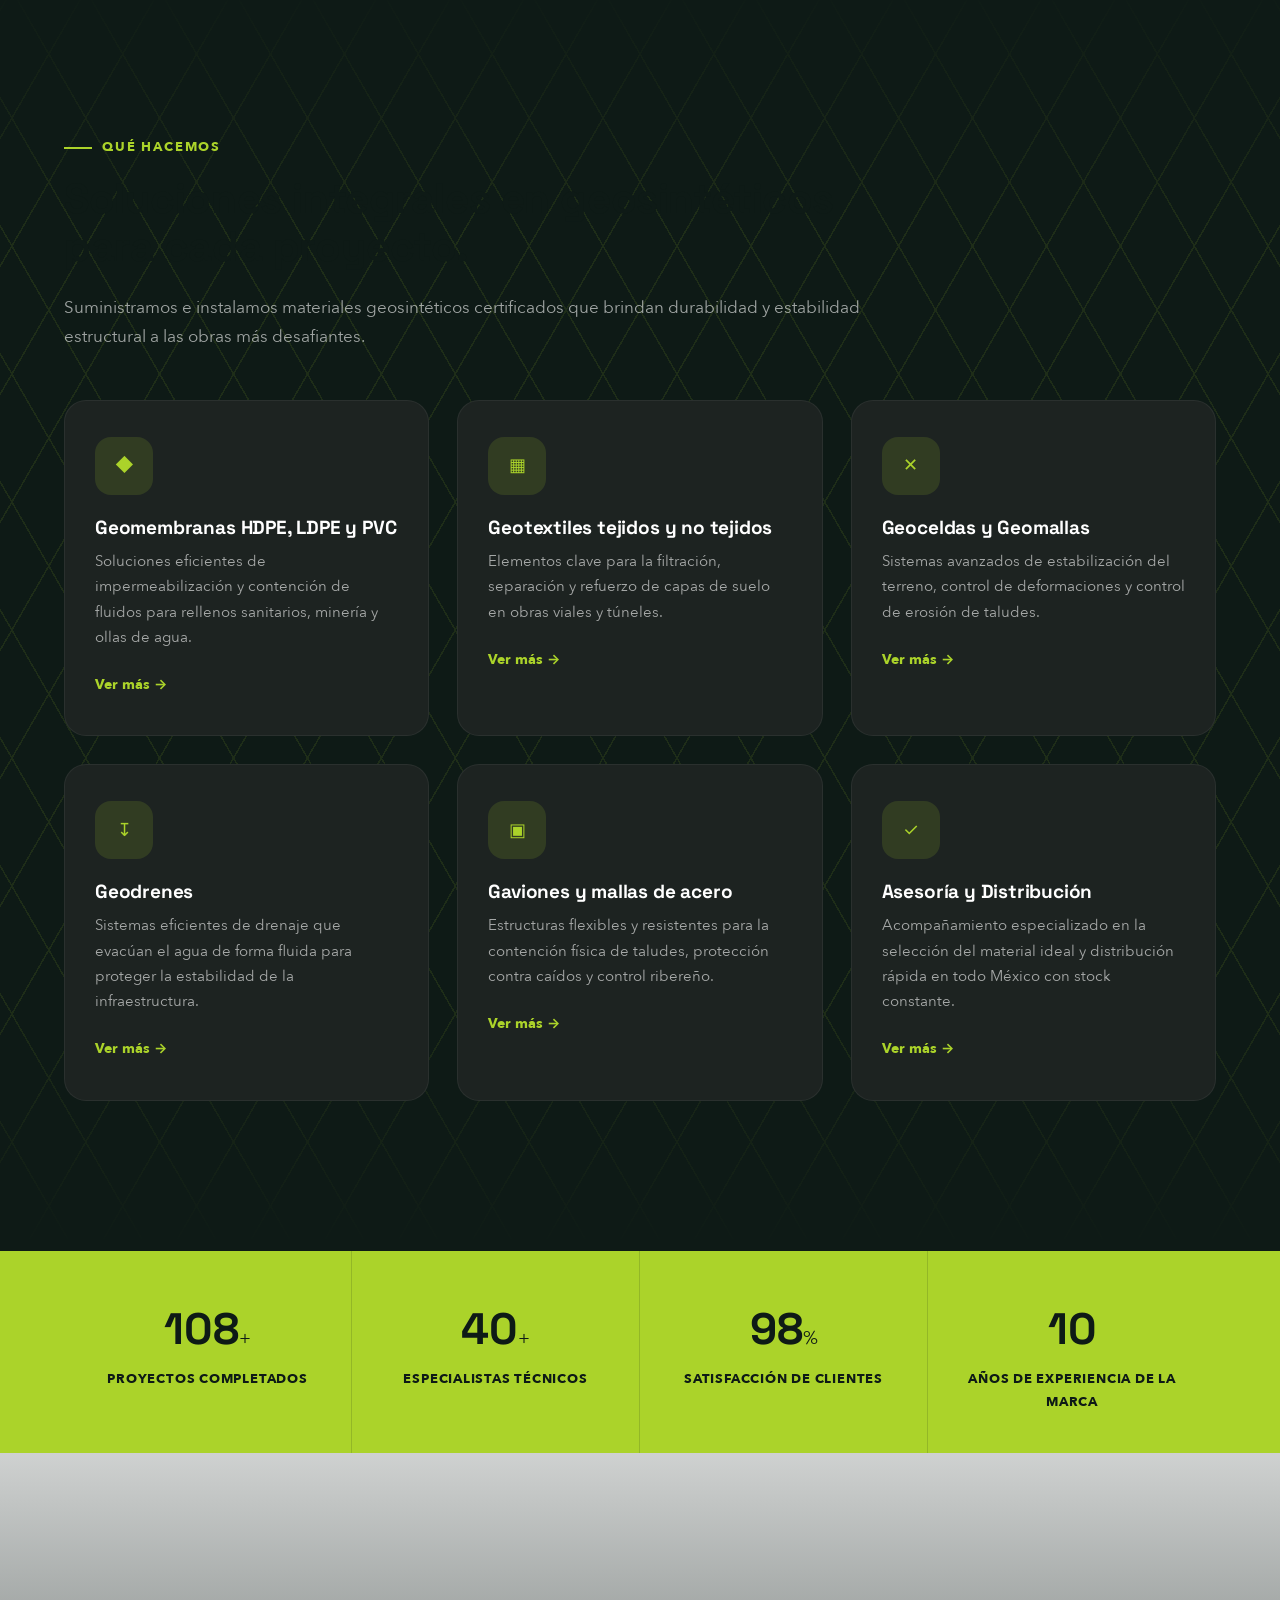
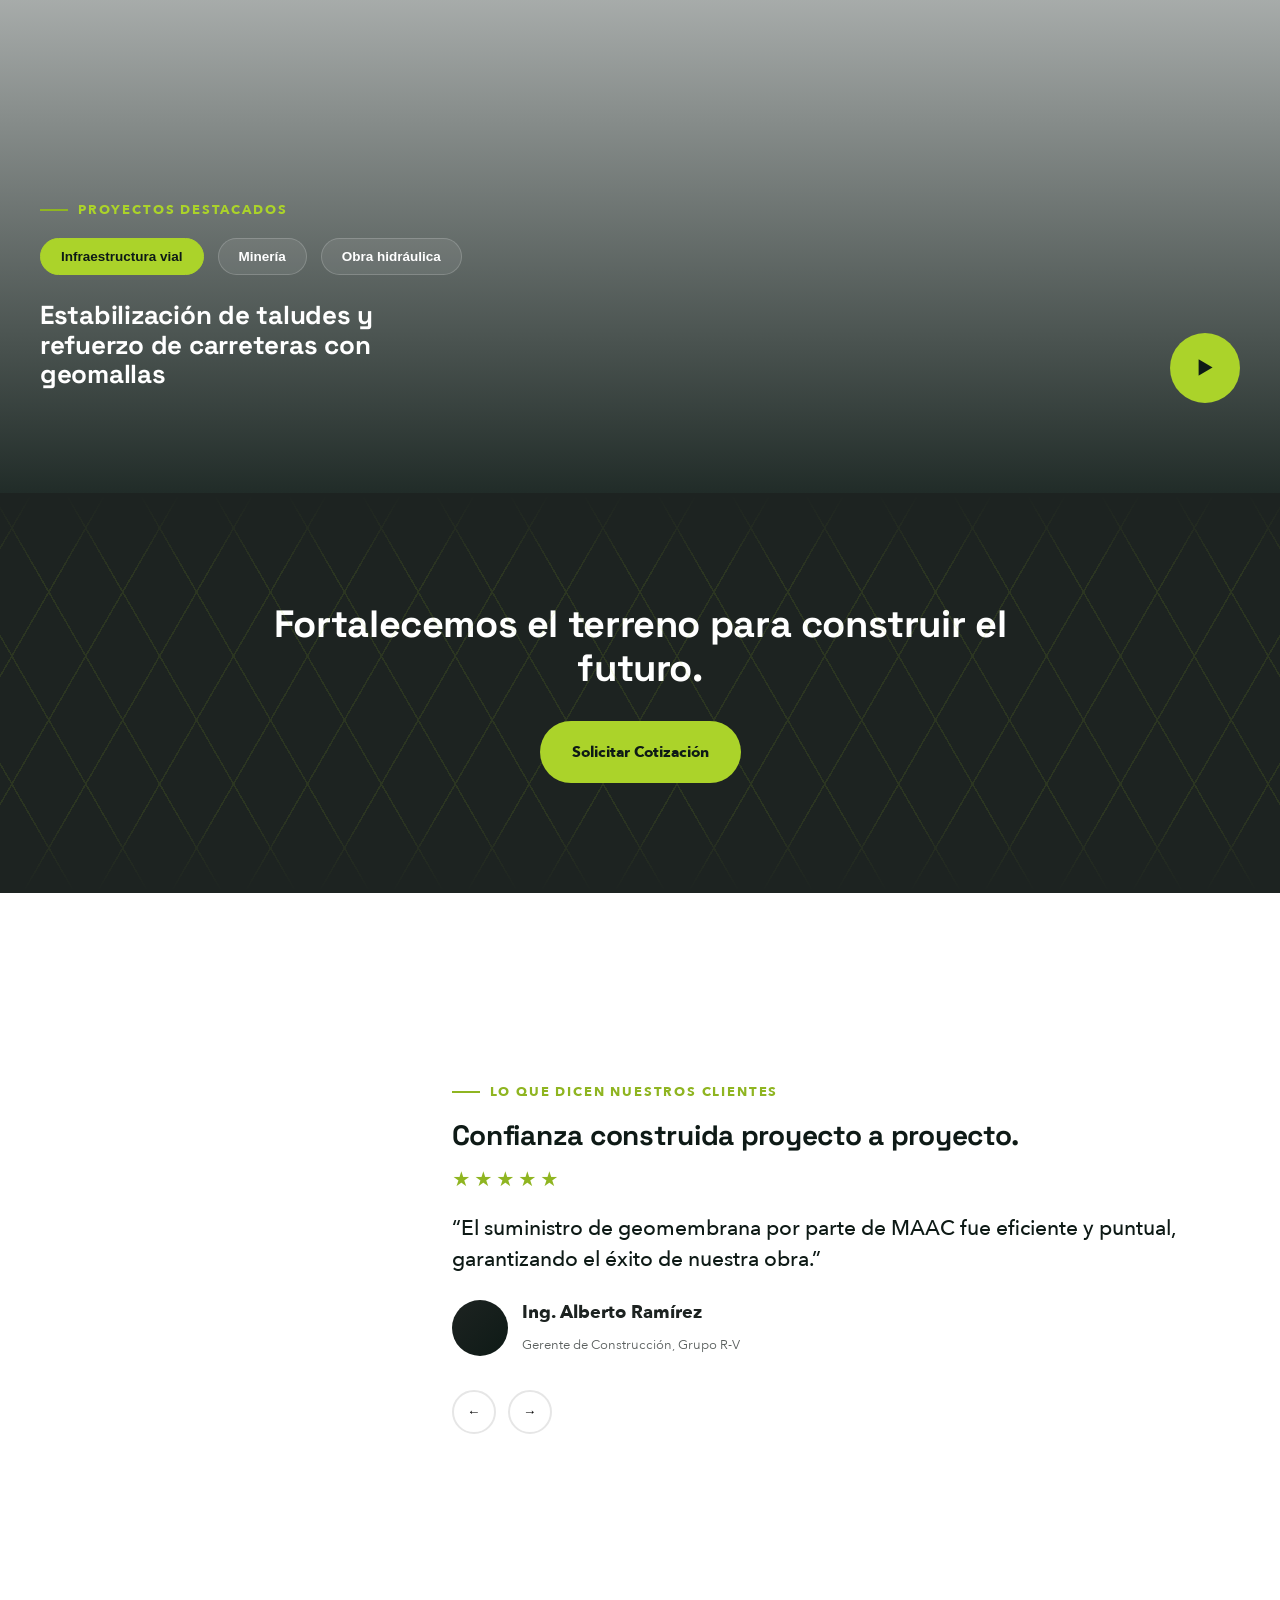
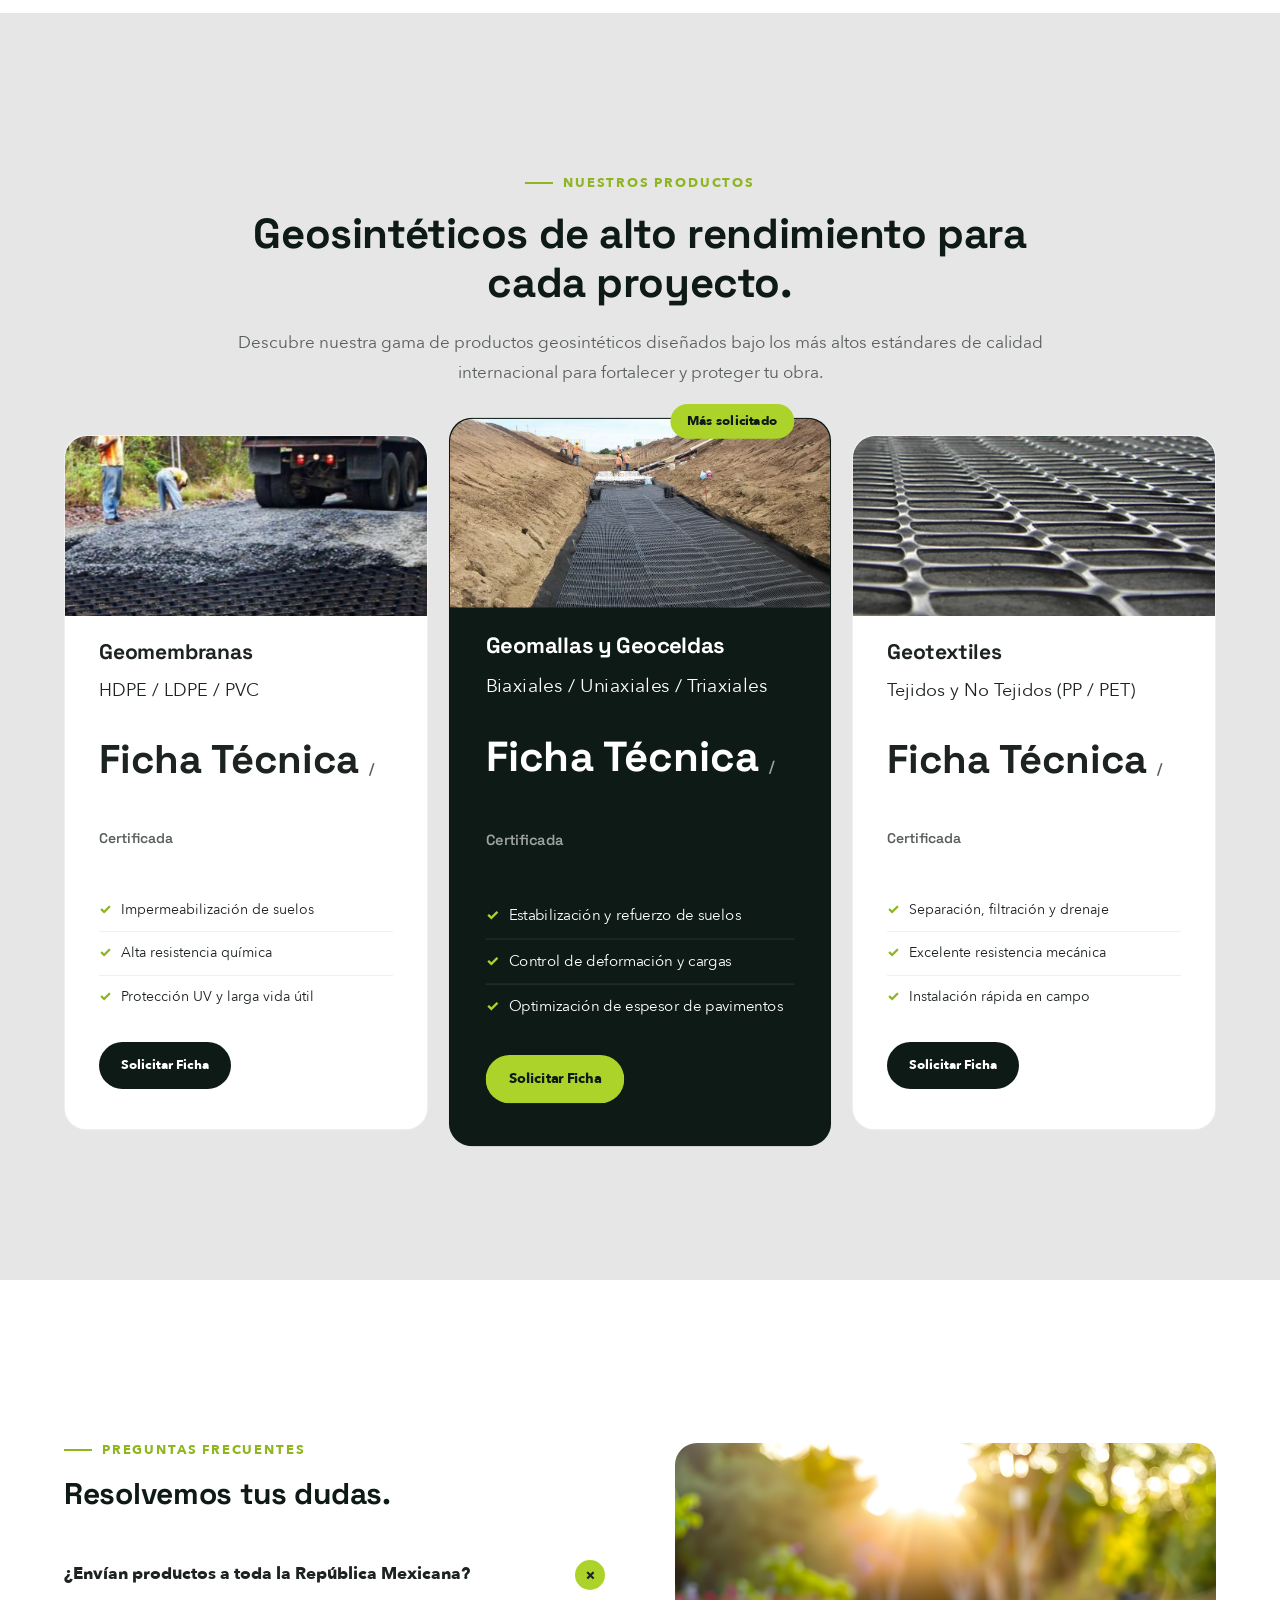
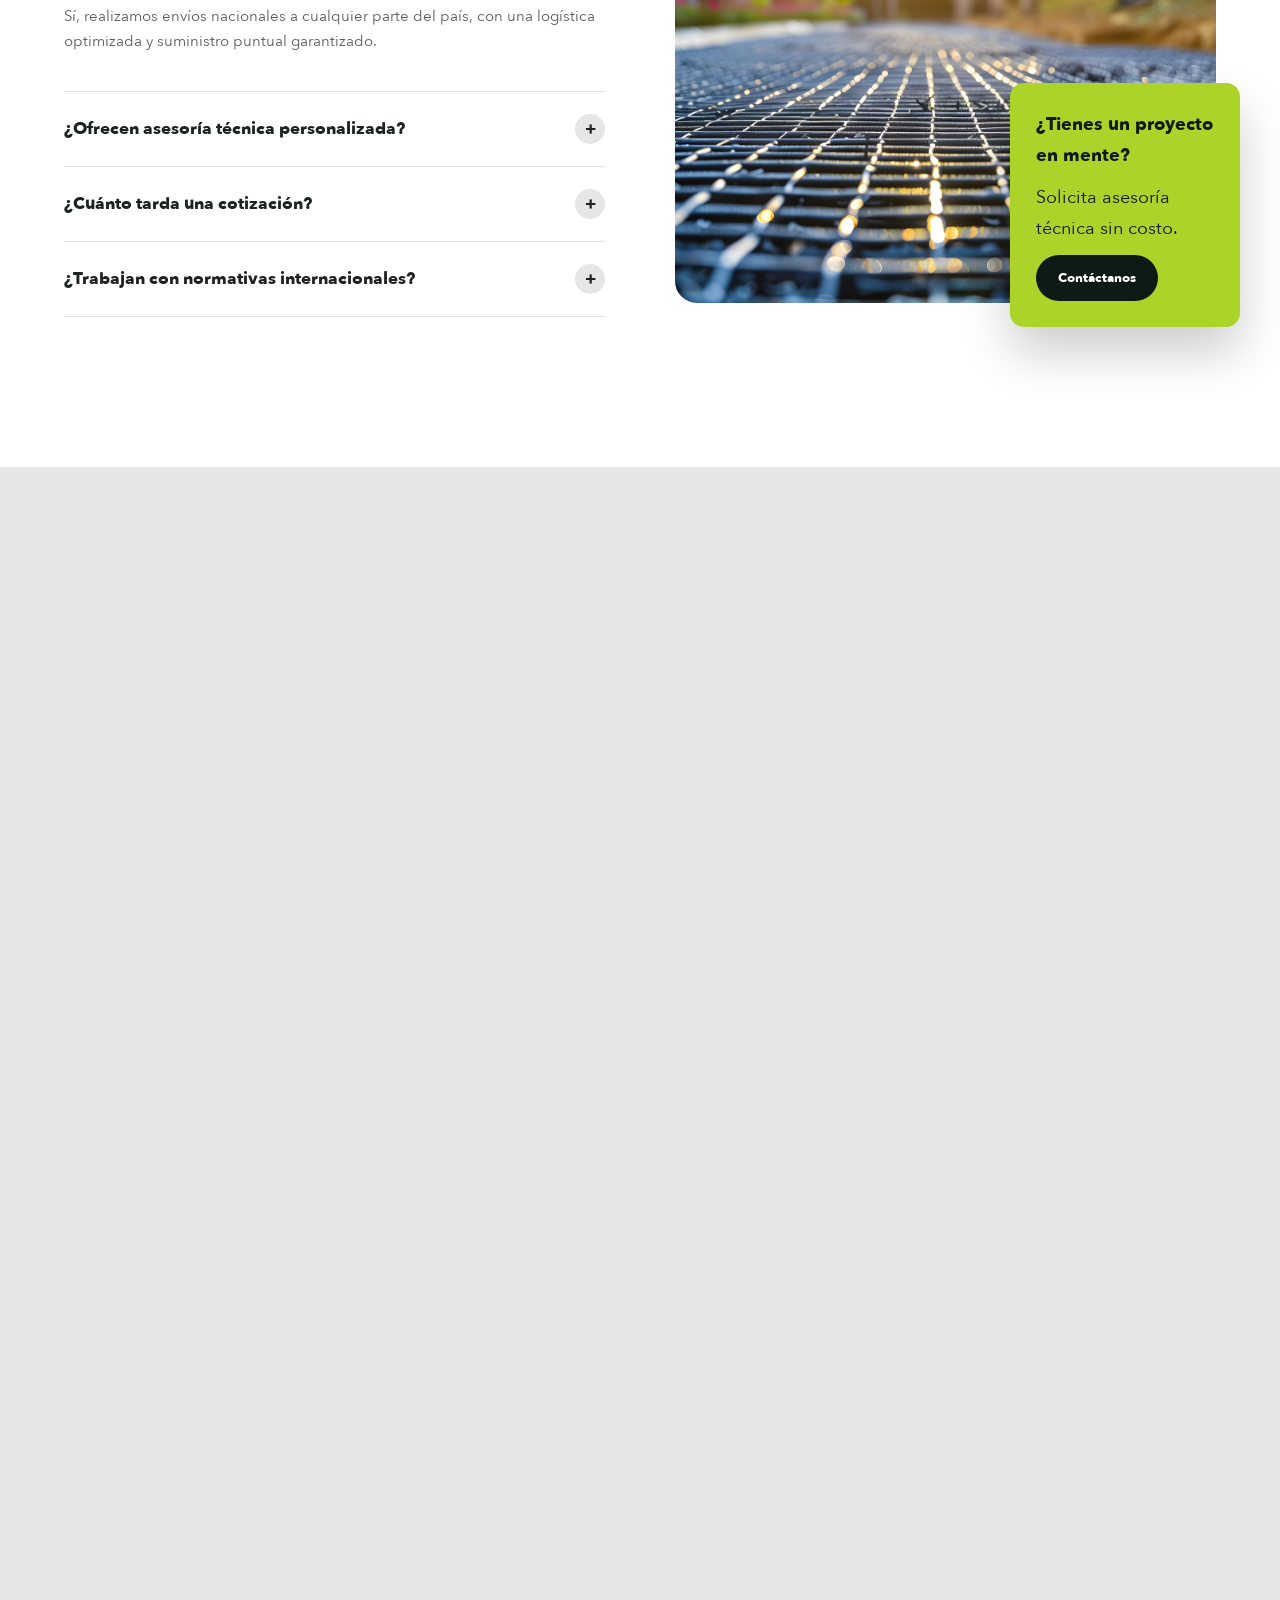
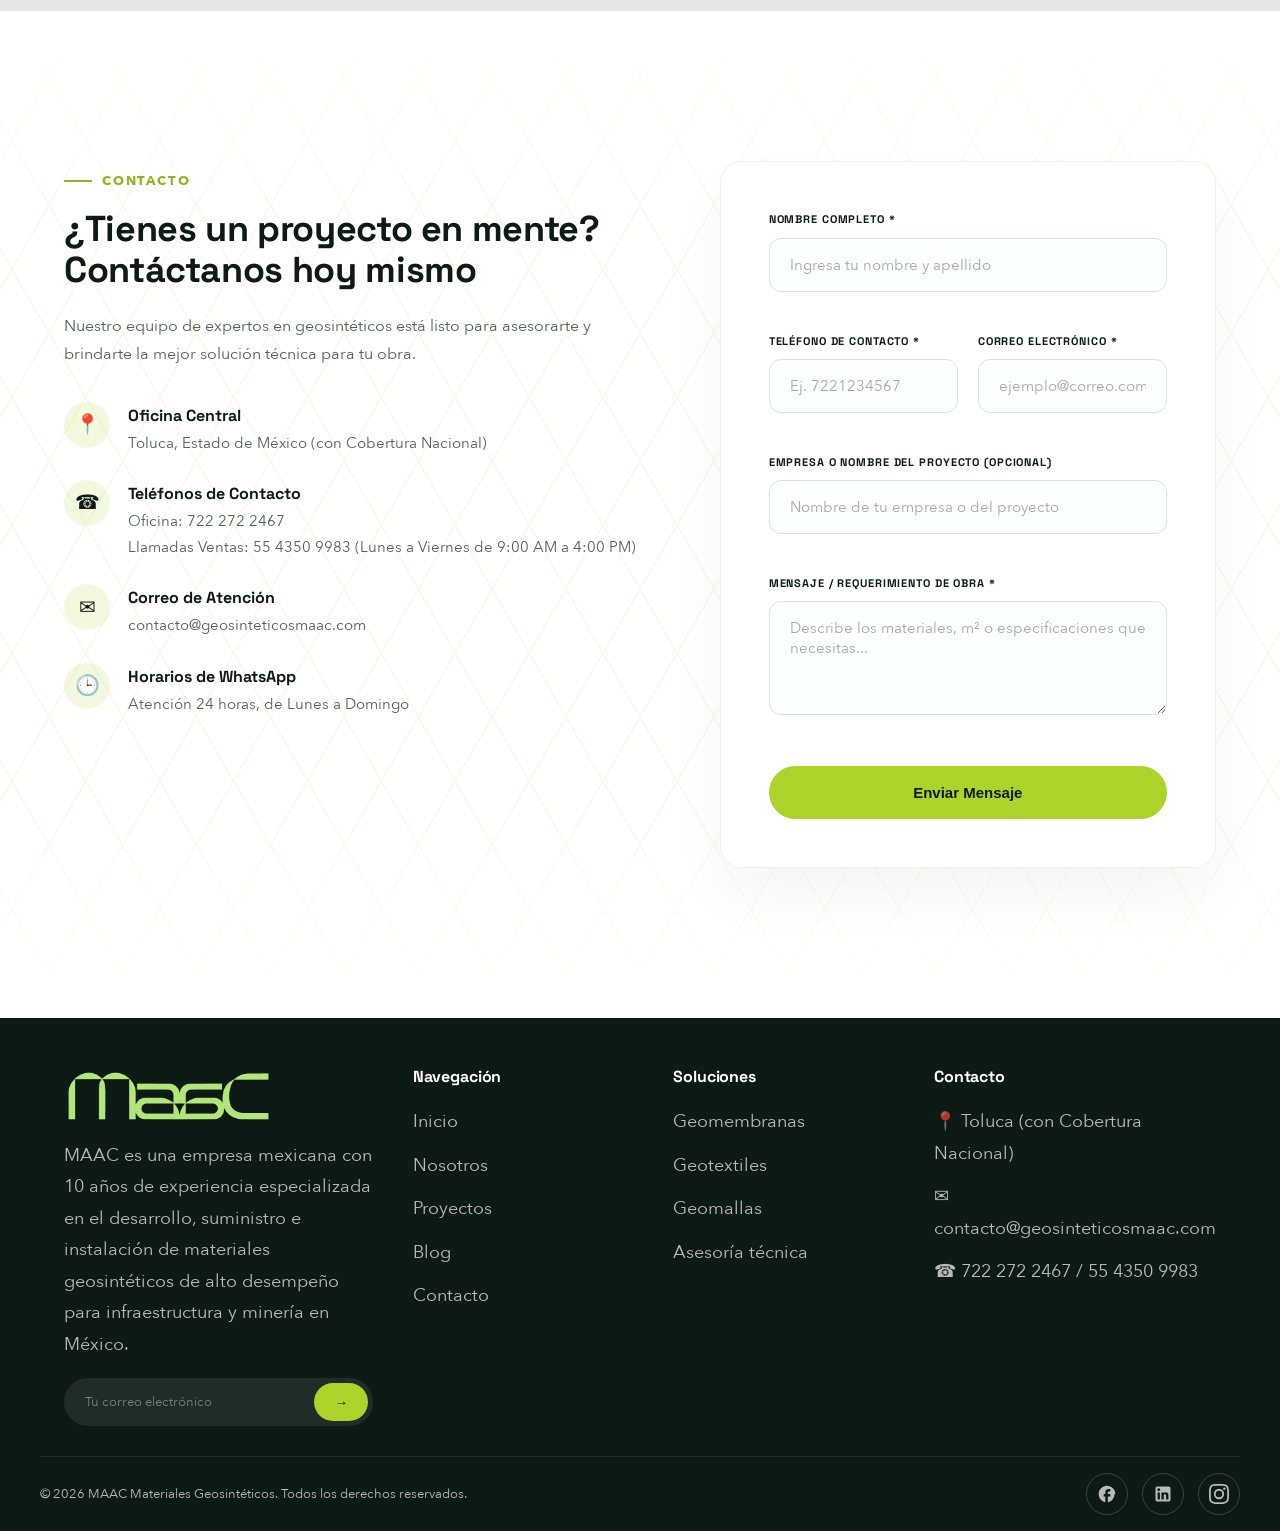
==== commit 98ad8d8c: "Corrige menú móvil roto y agranda el logo del header - Oculta el teléfono y el botón CTA del header " ====
--- a/index.html
+++ b/index.html
@@ -532,7 +532,7 @@
 <footer class="site-footer">
   <div class="container footer-grid">
     <div>
-      <a href="#" class="logo"><img src="assets/img/logo-light.png" alt="MAAC" style="height:110px;margin-bottom:16px;"></a>
+      <a href="#" class="logo"><img src="assets/img/logo-light.png" alt="MAAC" style="height:56px;margin-bottom:16px;"></a>
       <p>MAAC es una empresa mexicana con 10 años de experiencia especializada en el desarrollo, suministro e instalación de materiales geosintéticos de alto desempeño para infraestructura y minería en México.</p>
       <div class="newsletter-form">
         <input type="email" placeholder="Tu correo electrónico">
--- a/assets/css/style.css
+++ b/assets/css/style.css
@@ -175,8 +175,8 @@
   border-bottom:1px solid rgba(0,0,0,.05);
 }
 .nav-wrap{ display:flex; align-items:center; justify-content:space-between; gap:24px; }
-.logo img{ height:95px; width:auto; transition:var(--transition); }
-header.site-header.scrolled .logo img{ height:60px; }
+.logo img{ height:44px; width:auto; transition:var(--transition); }
+header.site-header.scrolled .logo img{ height:36px; }
 .main-nav{ display:flex; gap:34px; }
 .main-nav > li{ position:relative; }
 .main-nav a{ color:var(--blanco); font-weight:600; font-size:15.5px; padding:8px 0; display:flex; align-items:center; gap:6px; transition:var(--transition); }
@@ -646,8 +646,9 @@
   .stat-item:nth-child(2){ border-right:none; }
 }
 @media (max-width:780px){
-  .topbar,.main-nav,.header-phone small{ display:none; }
+  .topbar,.main-nav,.header-phone,.header-actions > .btn{ display:none; }
   .burger{ display:flex; }
+  .header-actions{ gap:0; }
   .process-grid::before{ display:none; }
   .process-grid,.services-grid,.plans-grid,.blog-grid,.stats-grid,.form-grid{ grid-template-columns:1fr; }
   .plan-card.featured{ transform:none; }
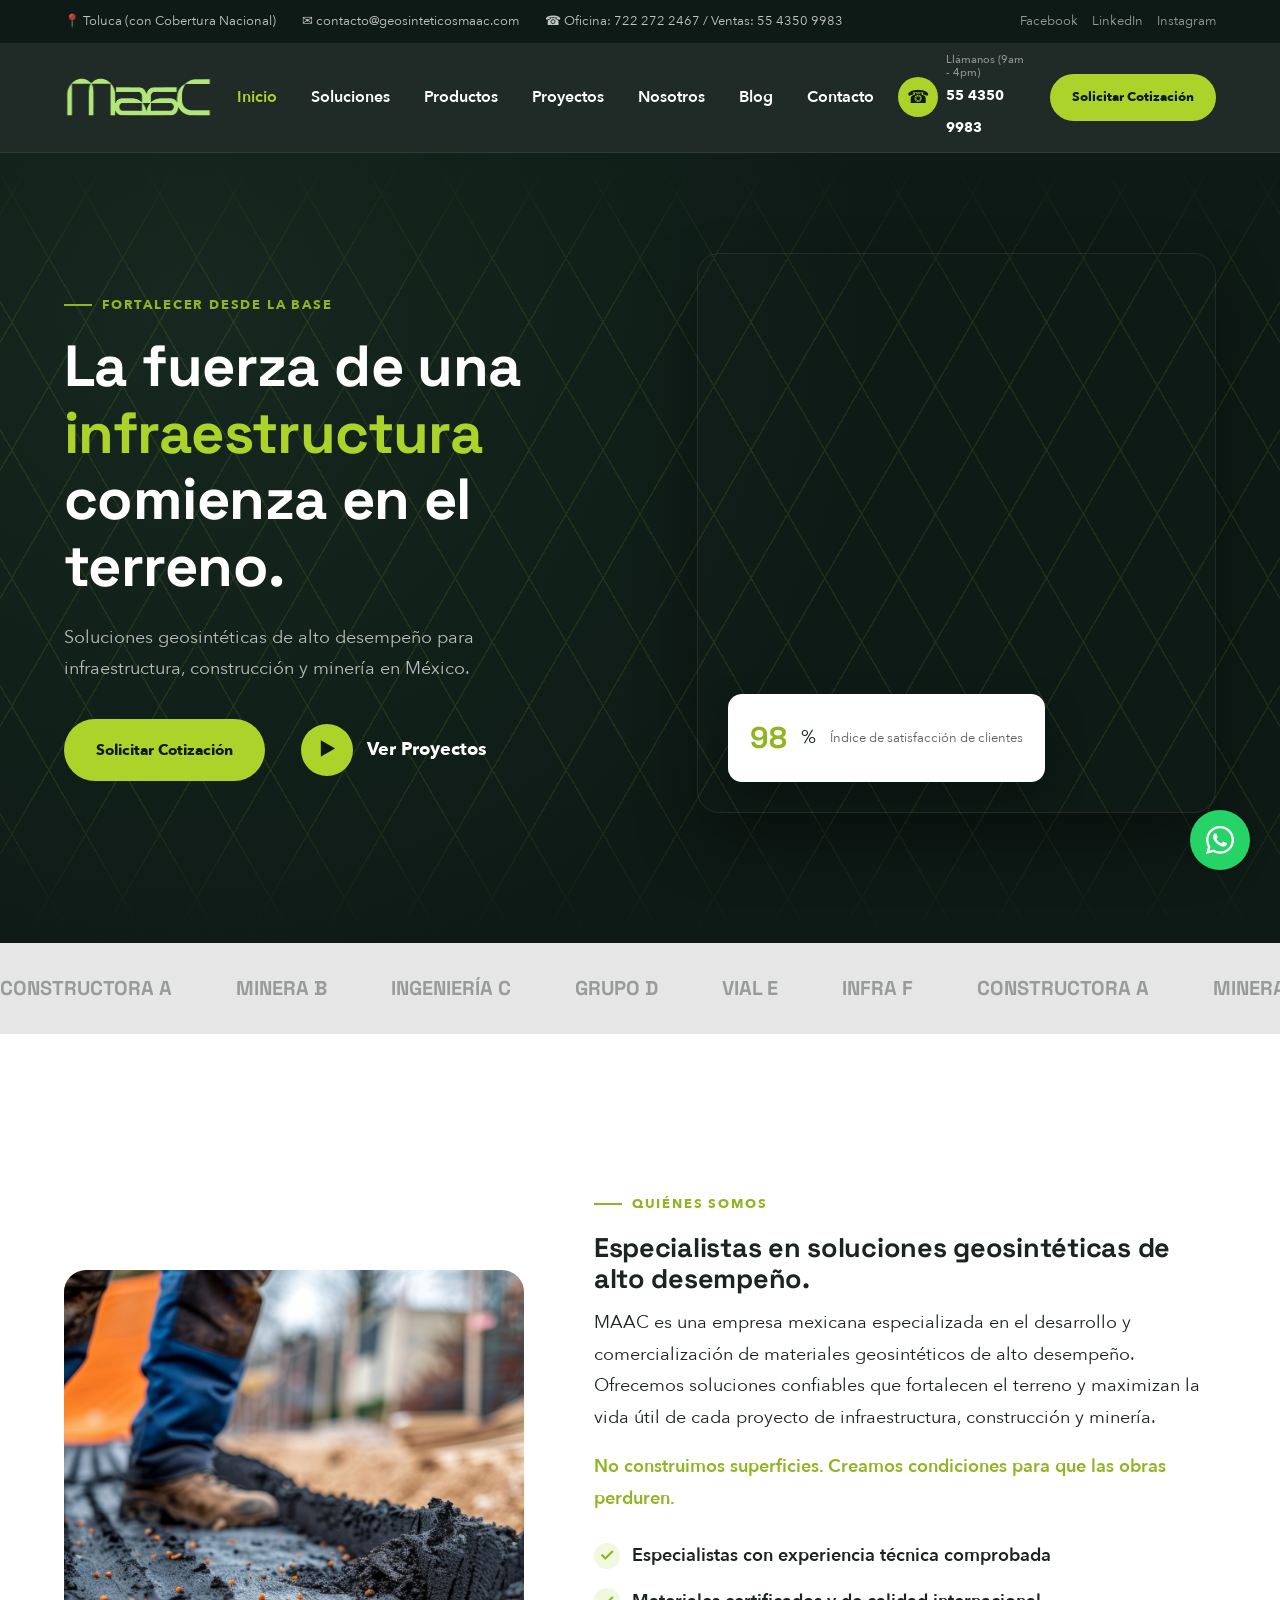
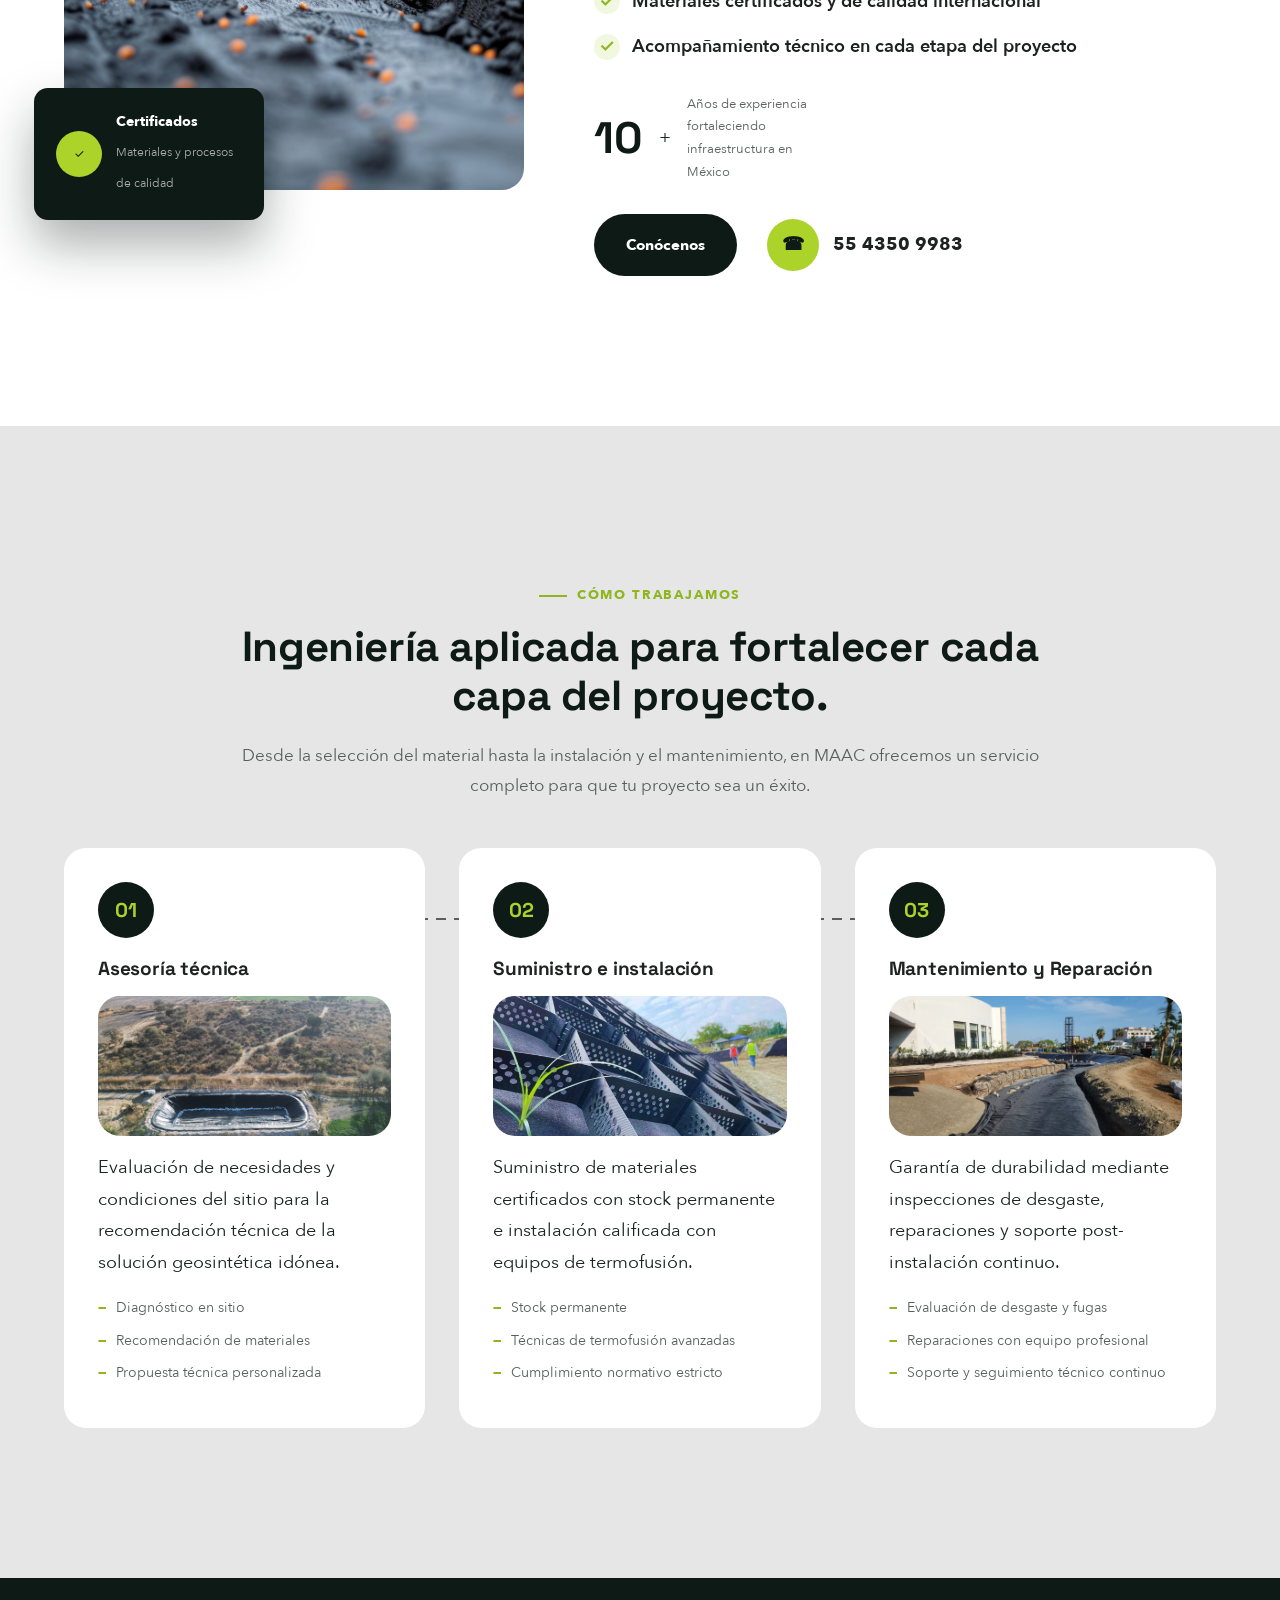
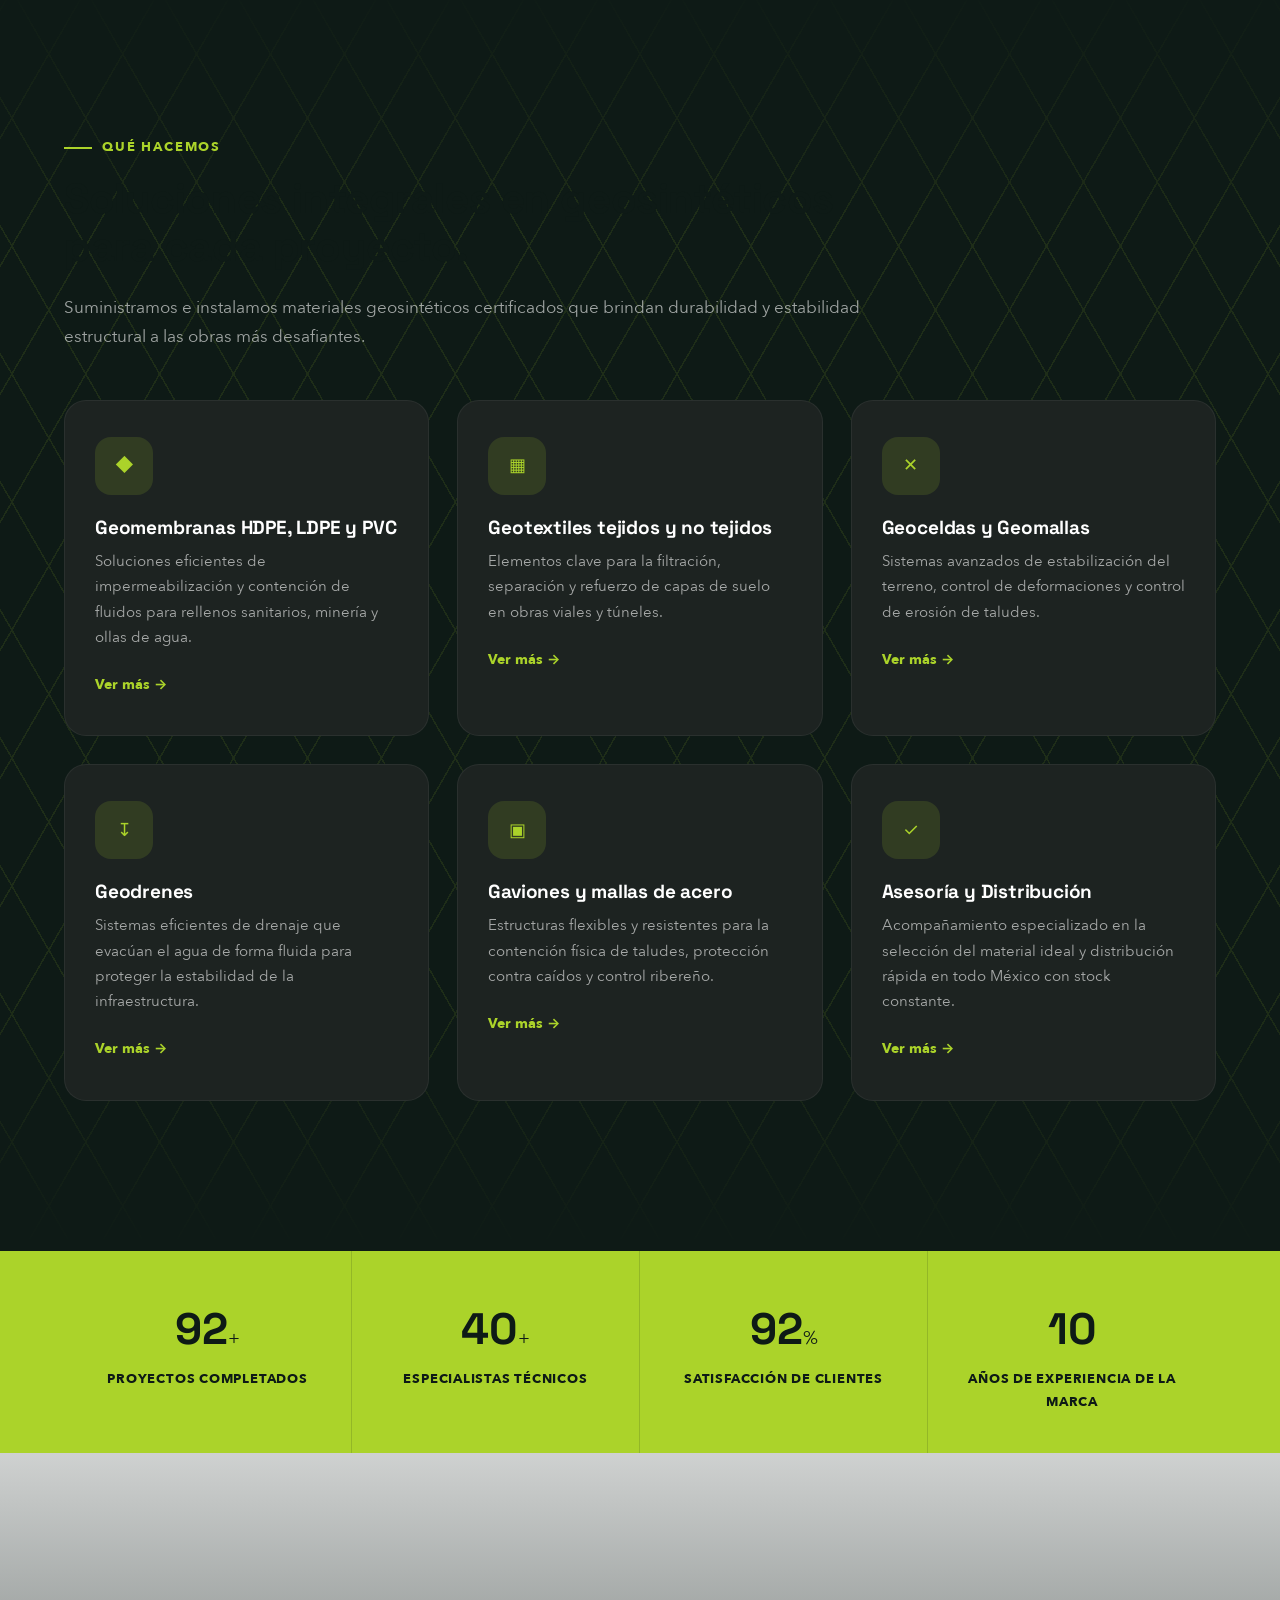
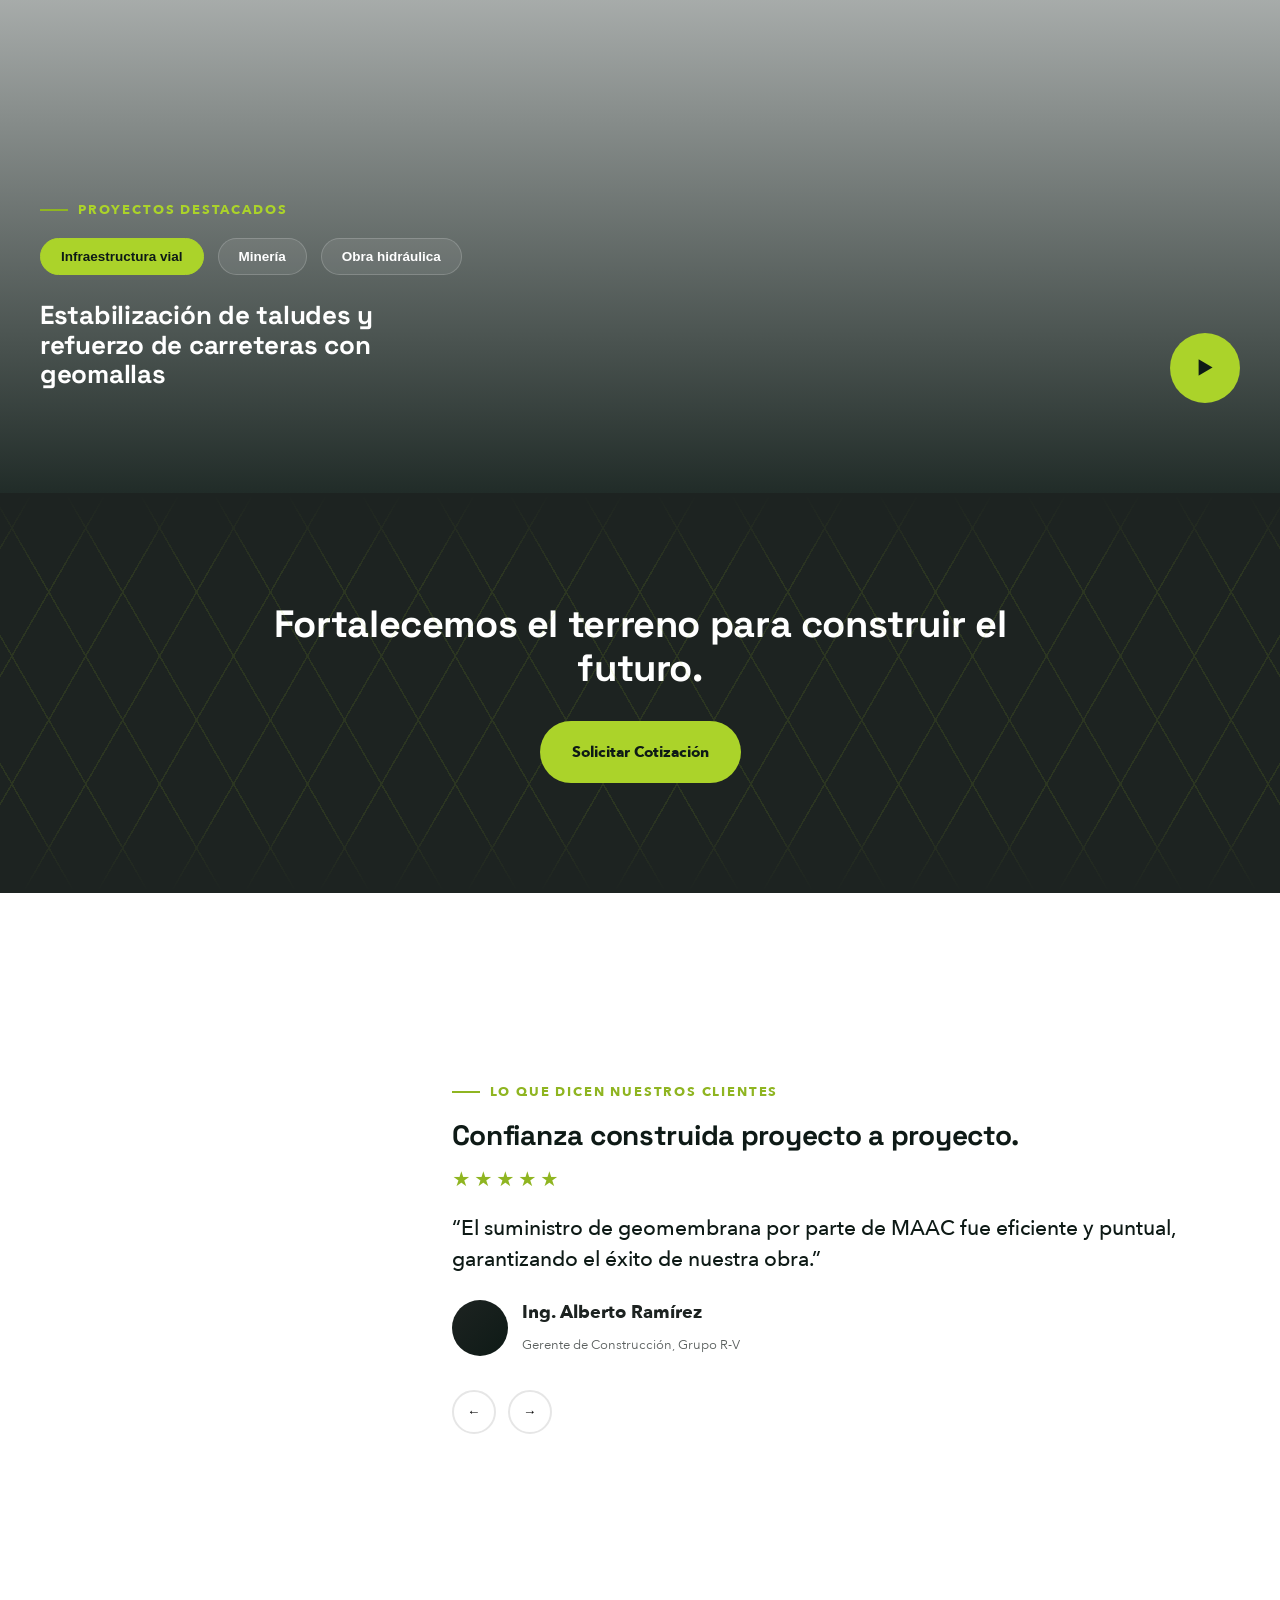
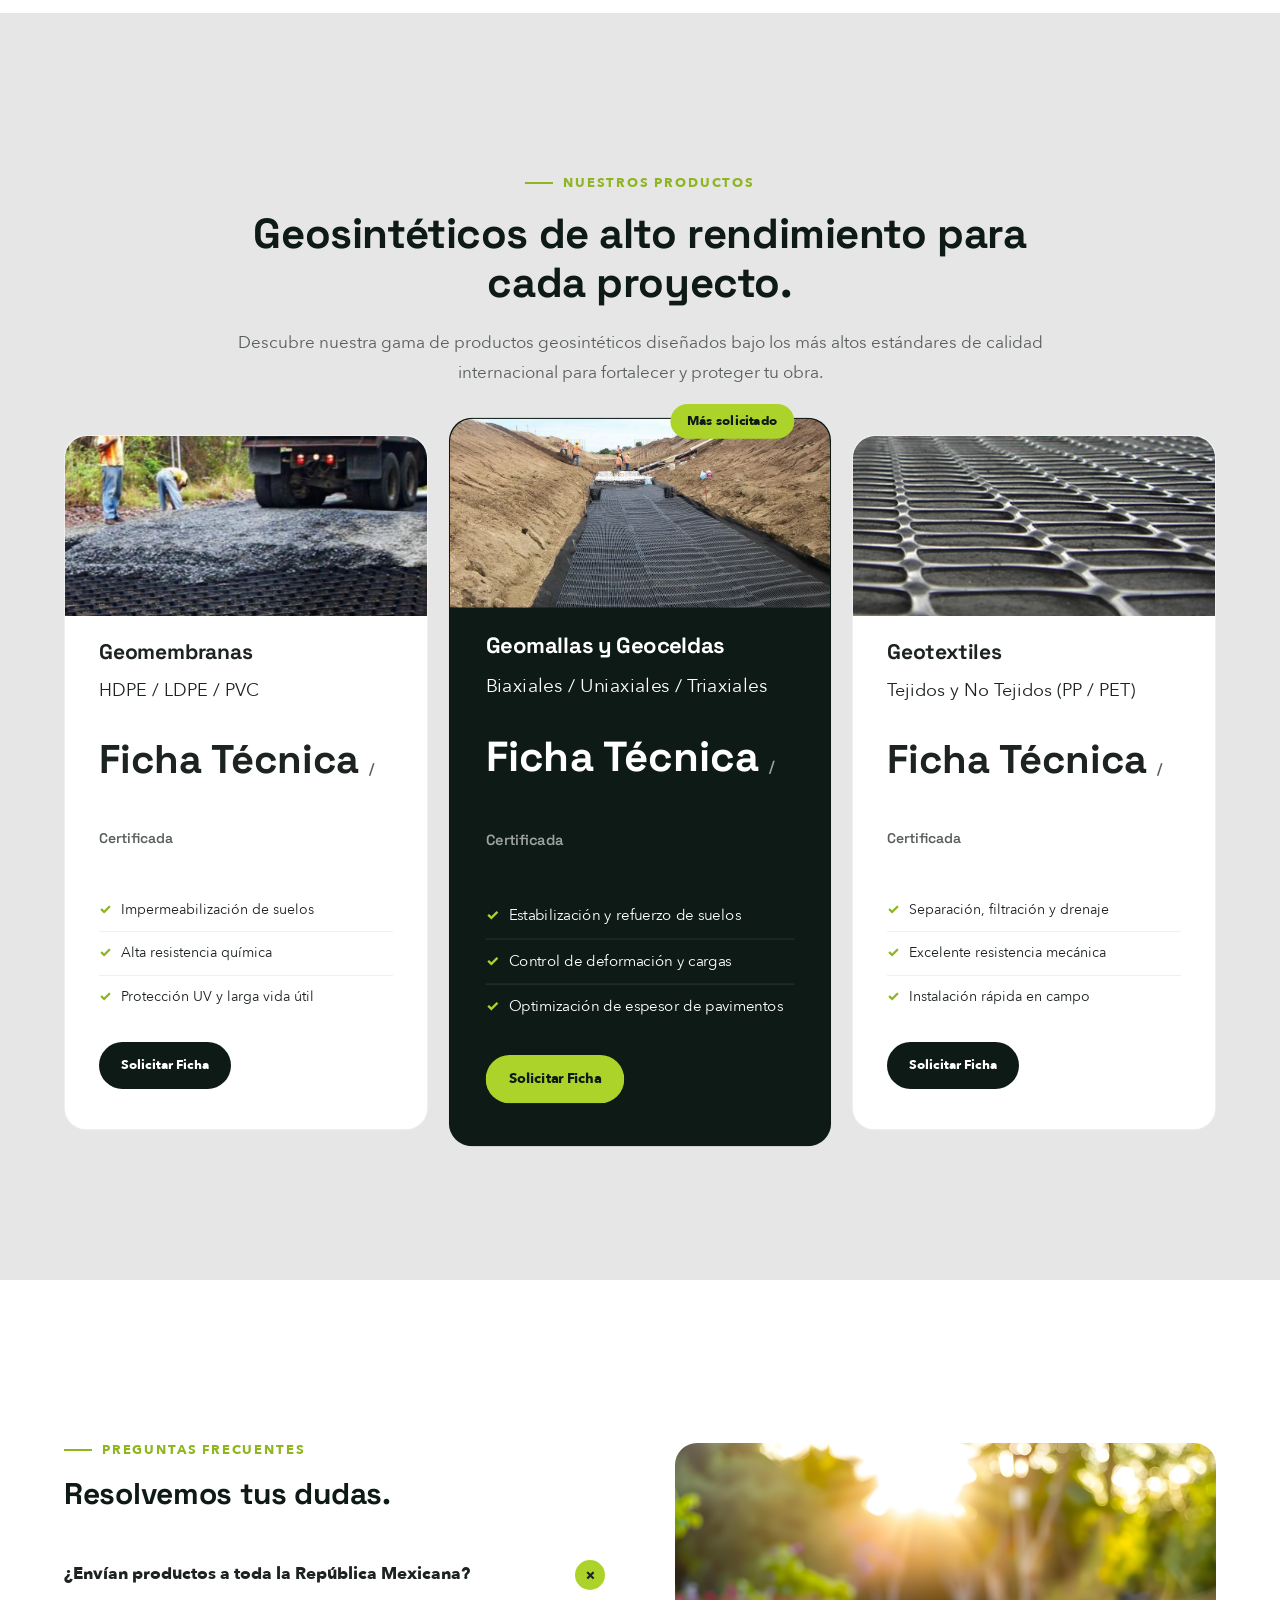
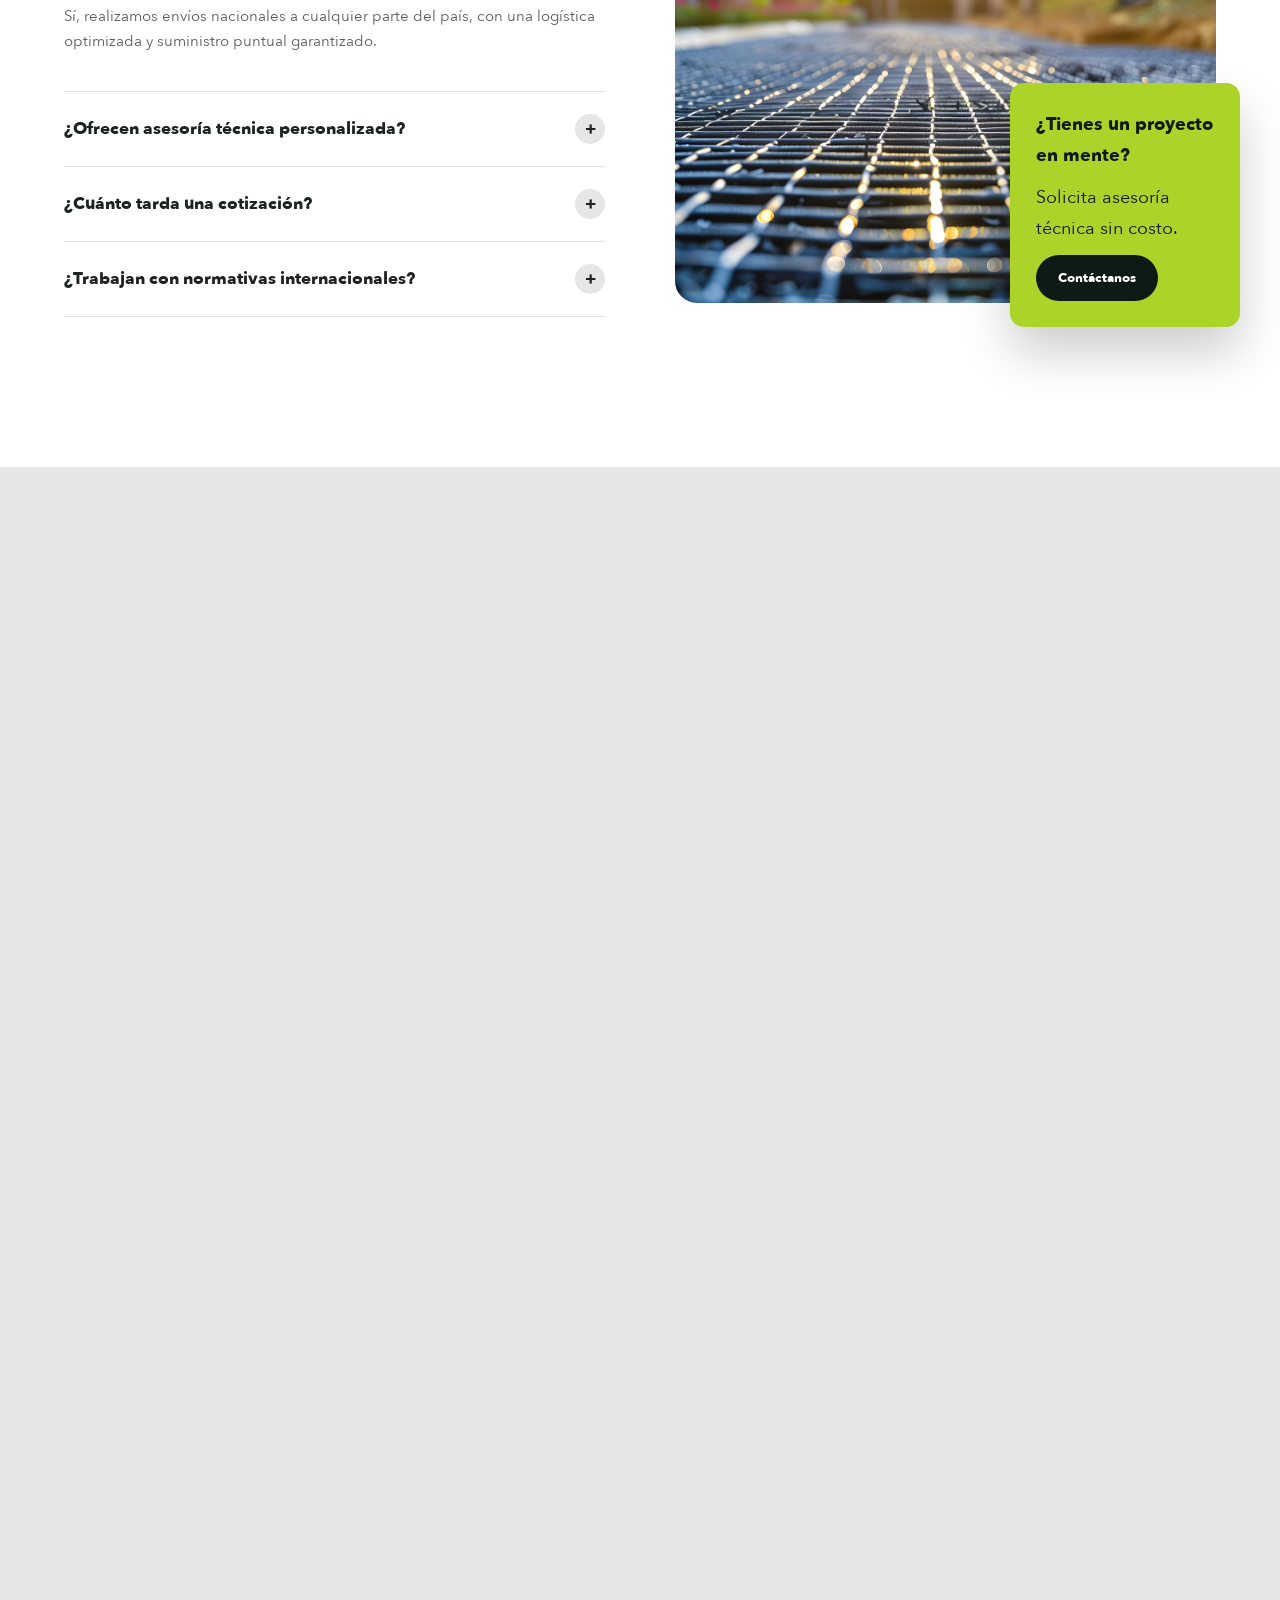
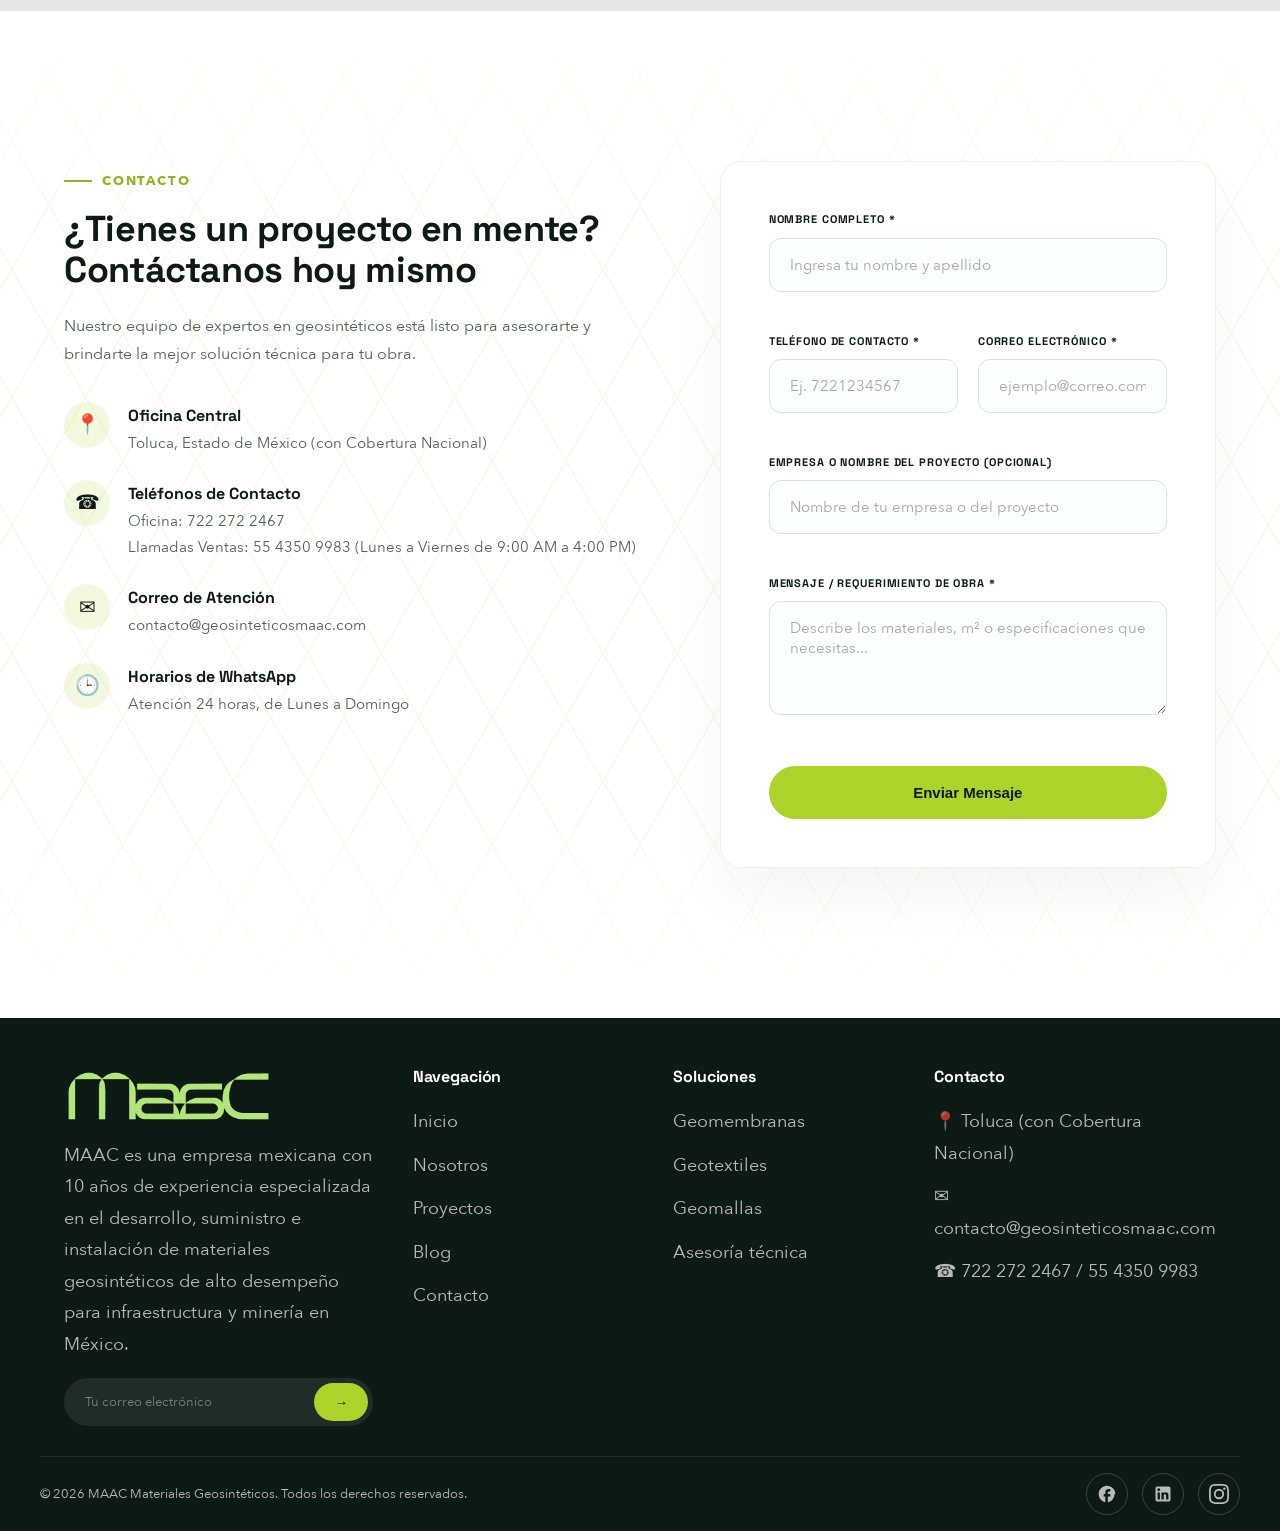
==== commit 4d6ef2fb: "Agrega versión (?v=) a style.css y main.js para invalidar caché del navegador El CSS/JS se sirve con" ====
--- a/index.html
+++ b/index.html
@@ -30,7 +30,7 @@
 <link rel="preconnect" href="https://fonts.googleapis.com">
 <link rel="preconnect" href="https://fonts.gstatic.com" crossorigin>
 <link href="https://fonts.googleapis.com/css2?family=Space+Grotesk:wght@500;600;700&family=Inter:wght@400;500;600;700;800&display=swap" rel="stylesheet">
-<link rel="stylesheet" href="assets/css/style.css">
+<link rel="stylesheet" href="assets/css/style.css?v=20260716">
 </head>
 <body>
 
@@ -590,6 +590,6 @@
   </svg>
 </a>
 
-<script src="assets/js/main.js"></script>
+<script src="assets/js/main.js?v=20260716"></script>
 </body>
 </html>
